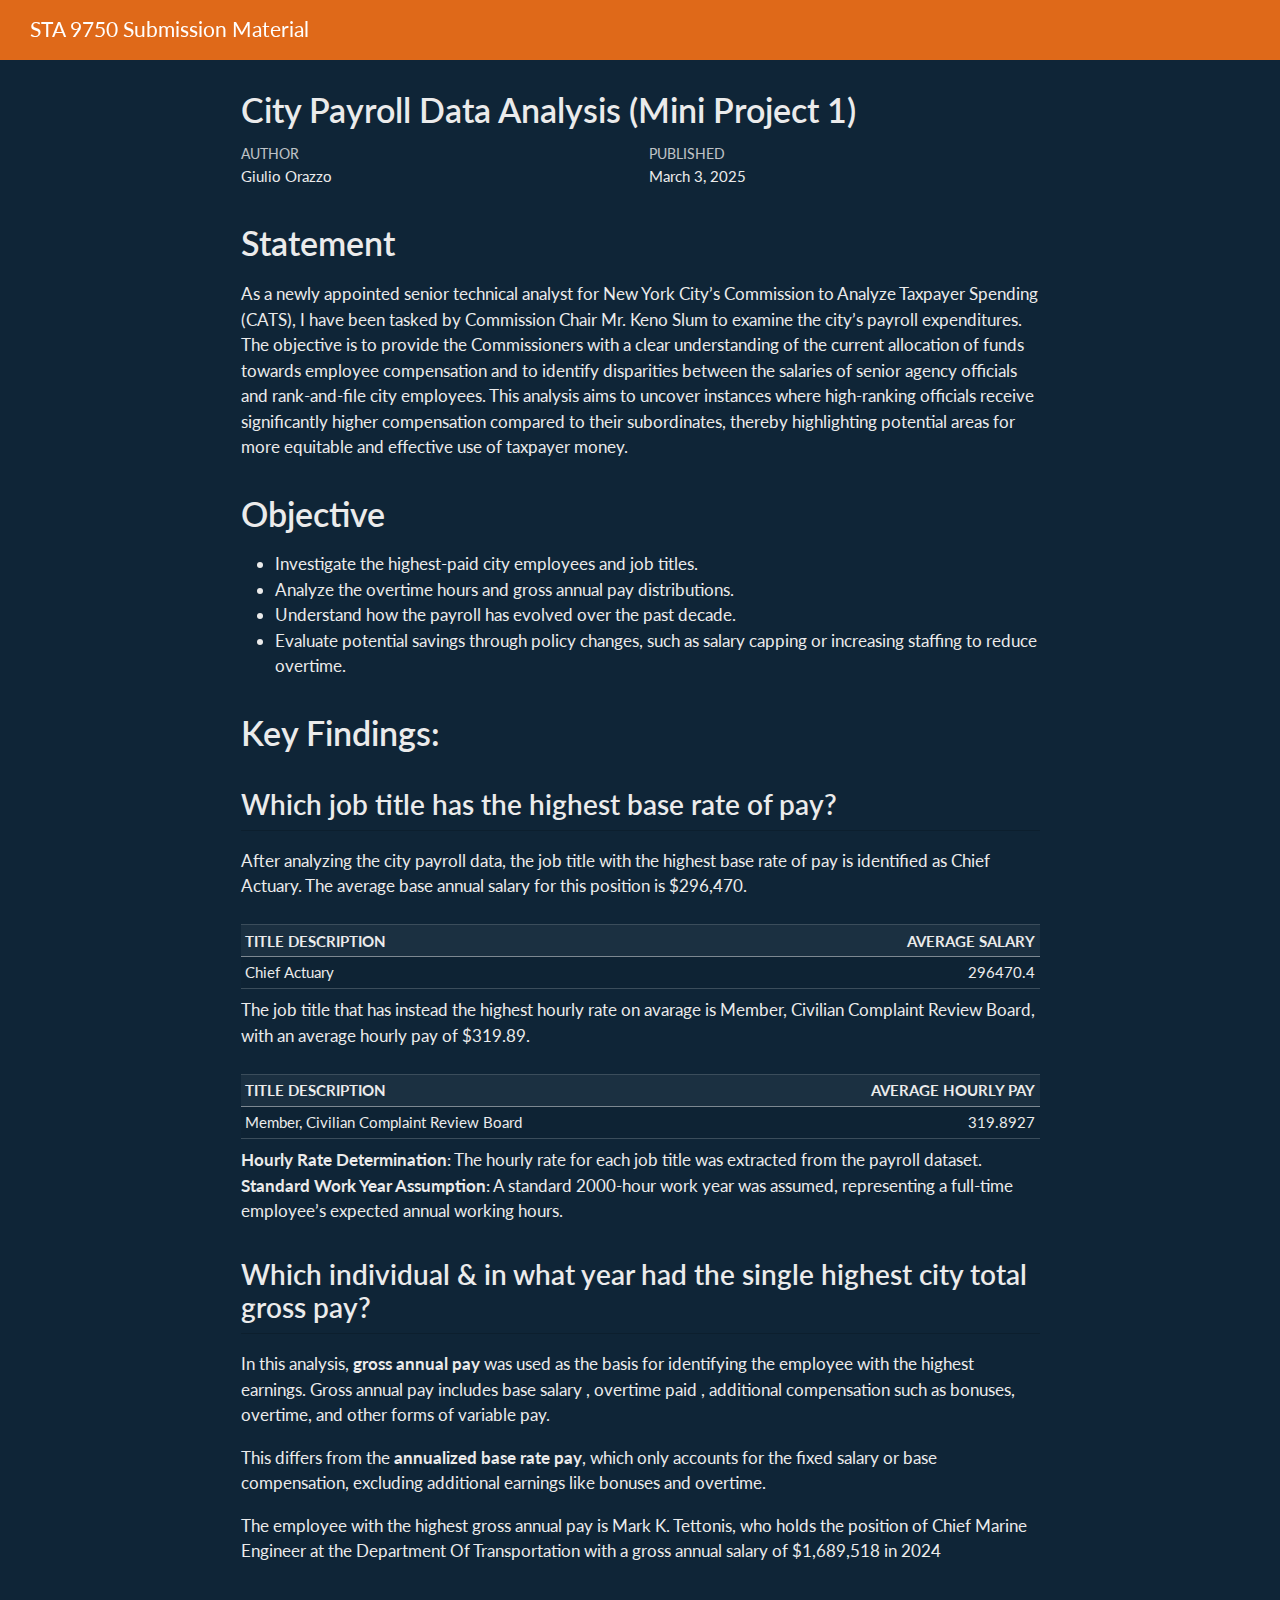
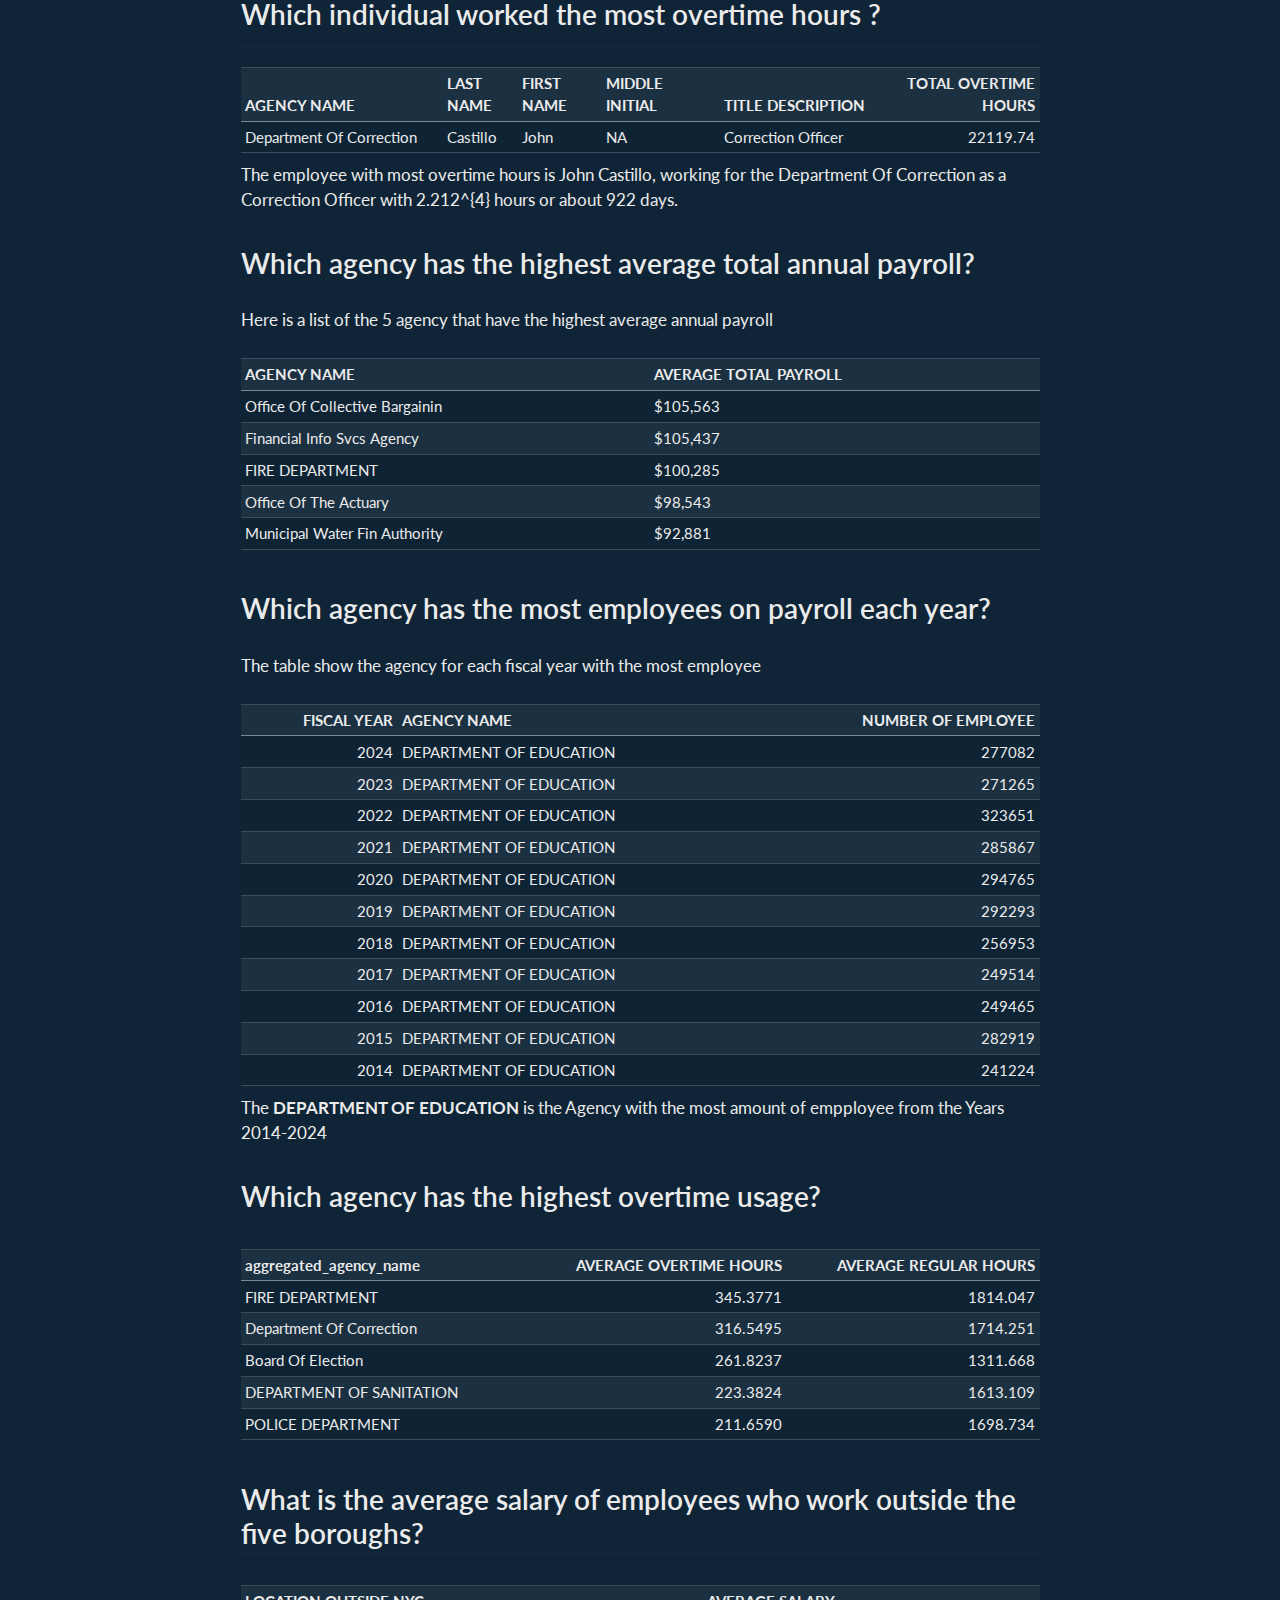
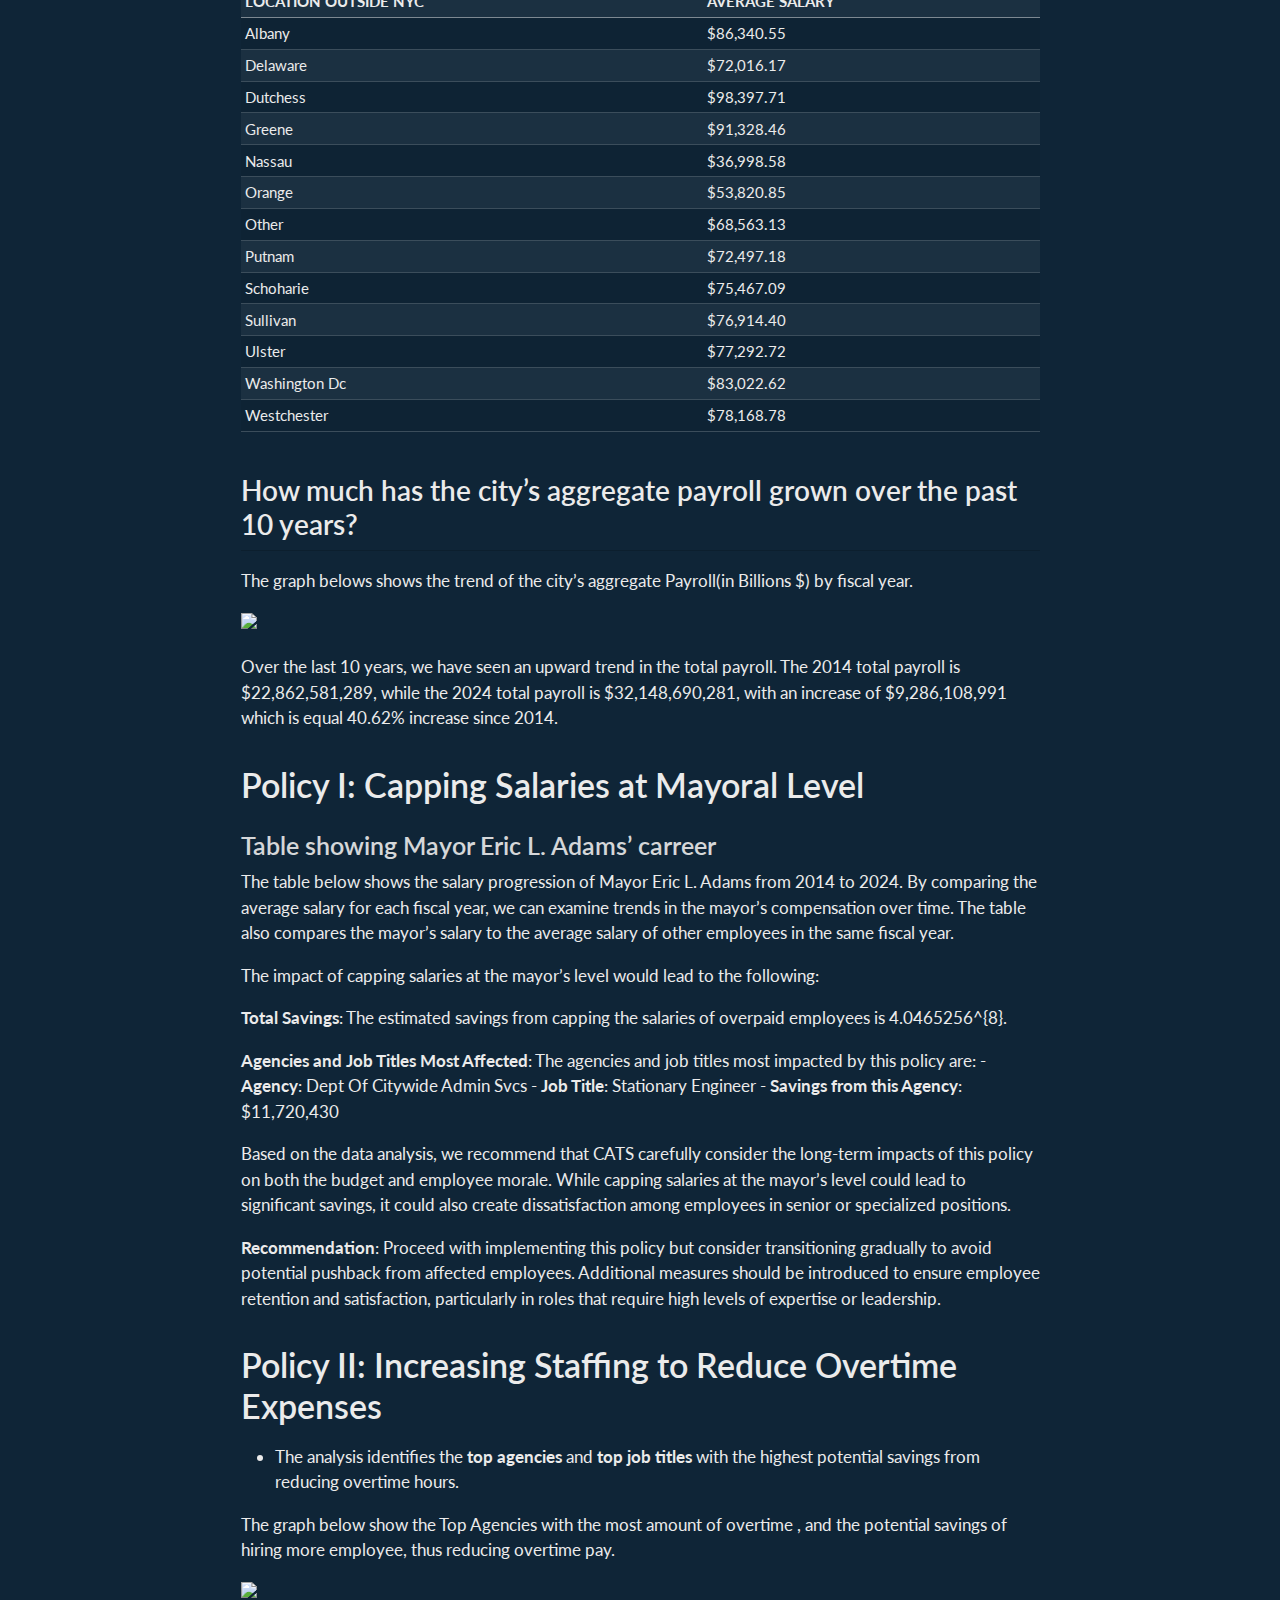
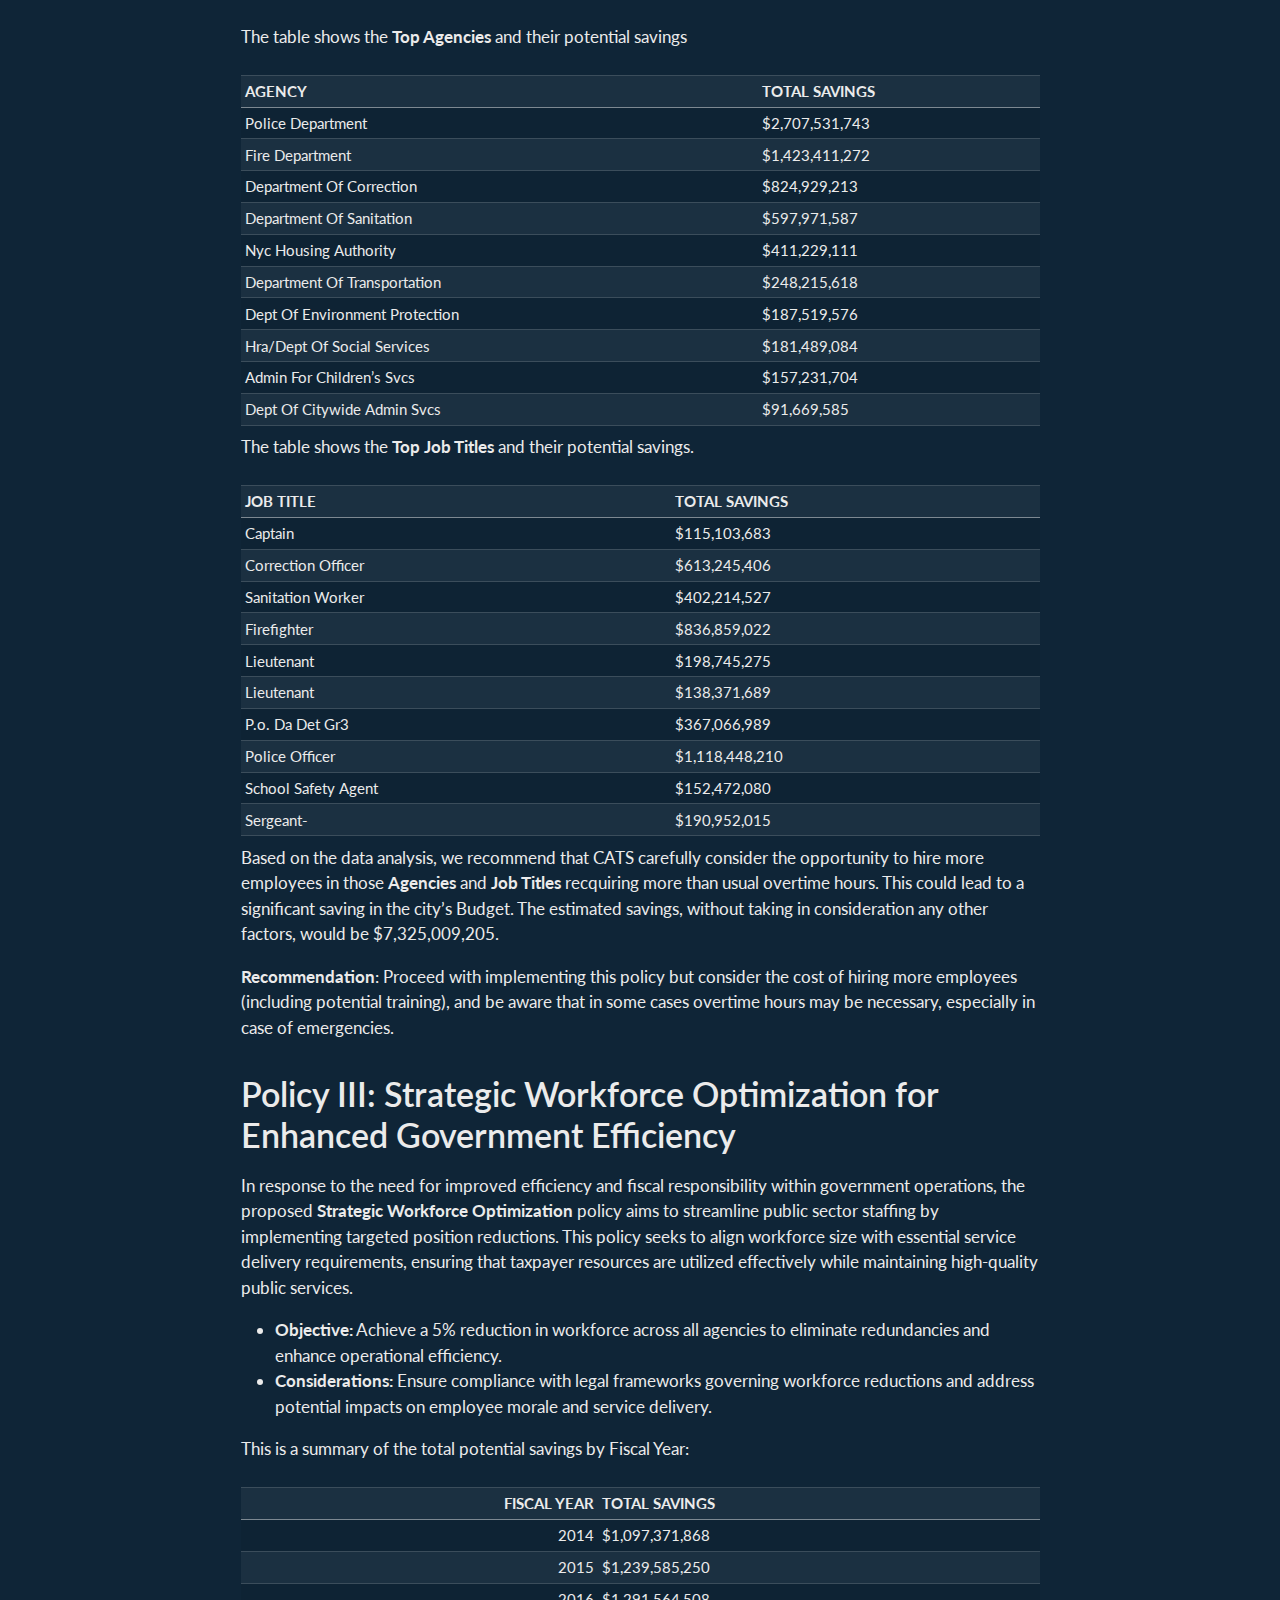
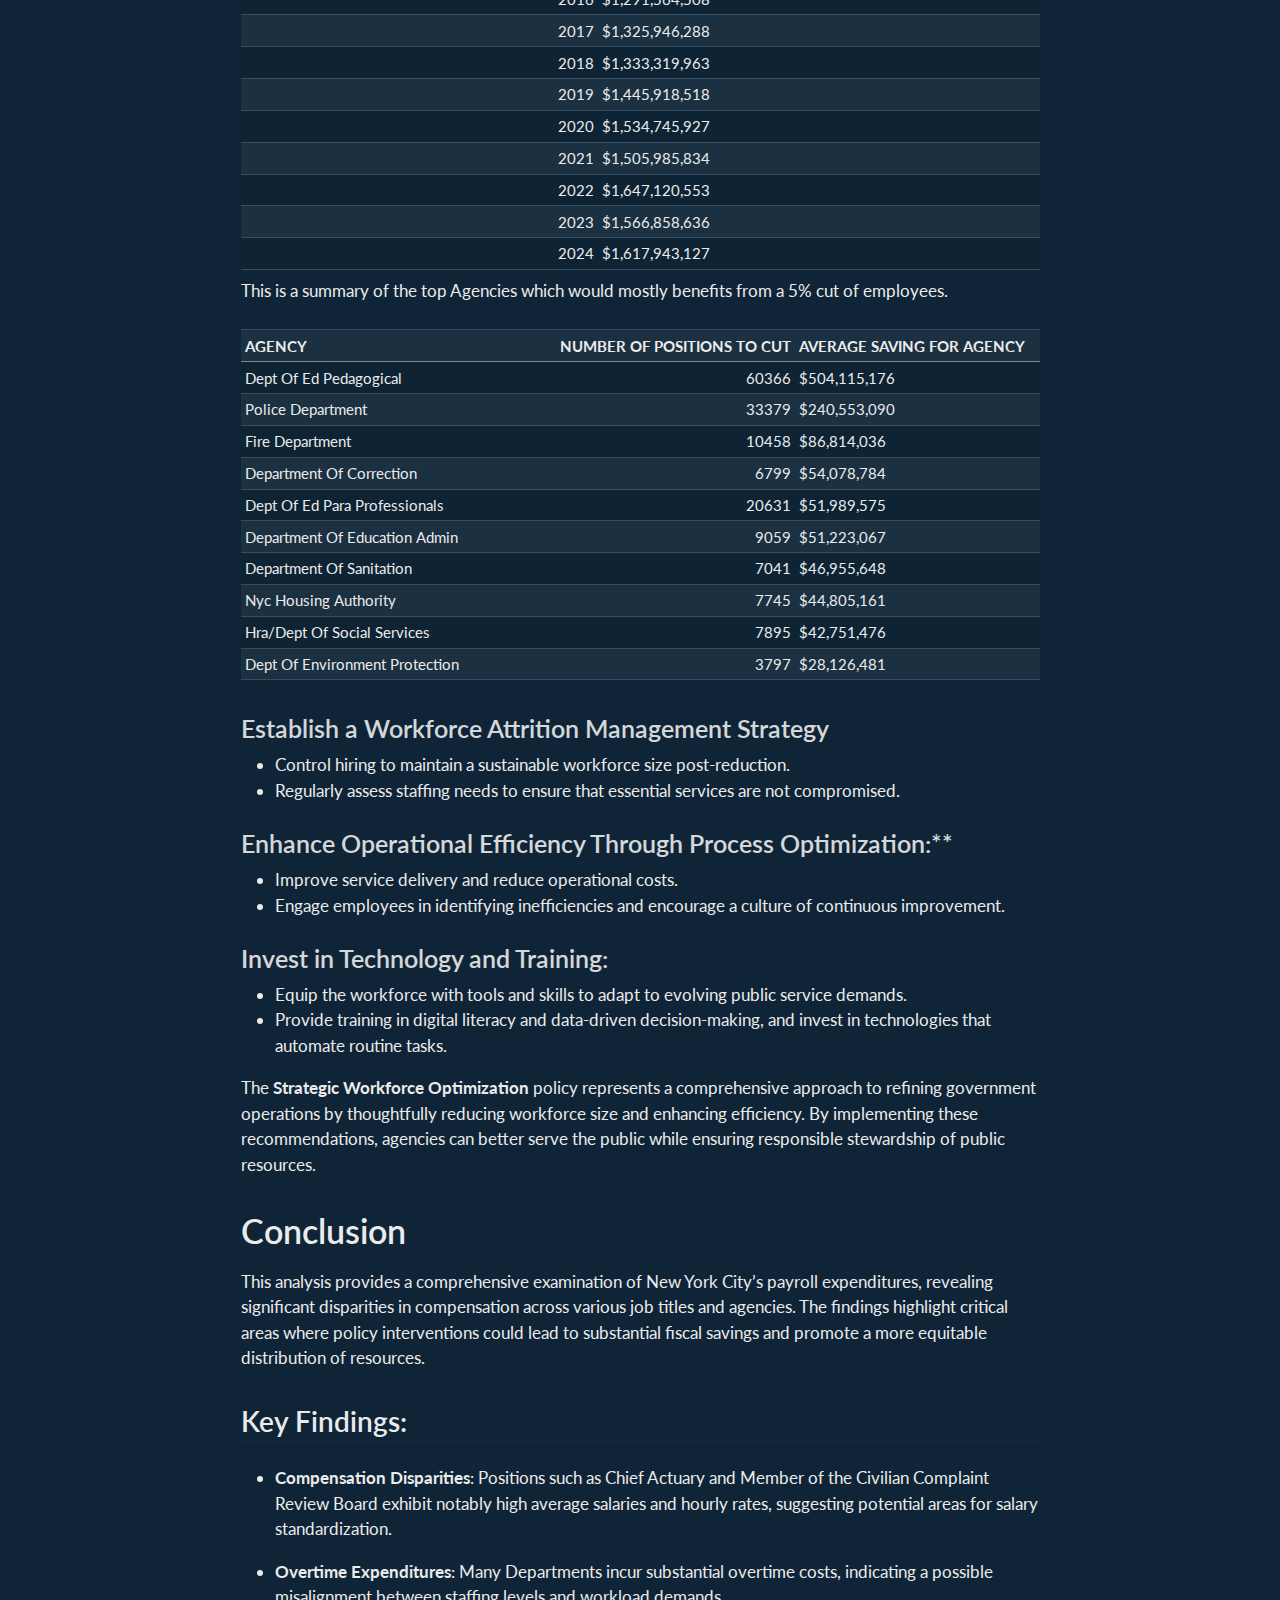
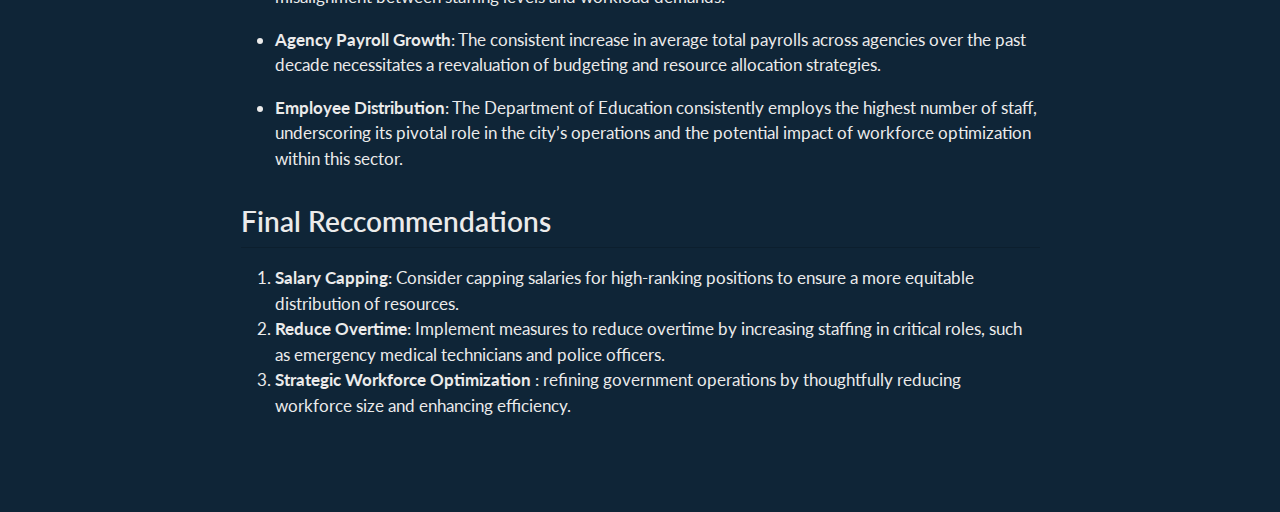
==== docs/mp01.html @ fa1b5b1c "Website commit" ====
<!DOCTYPE html>
<html xmlns="http://www.w3.org/1999/xhtml" lang="en" xml:lang="en"><head>

<meta charset="utf-8">
<meta name="generator" content="quarto-1.6.40">

<meta name="viewport" content="width=device-width, initial-scale=1.0, user-scalable=yes">

<meta name="author" content="Giulio Orazzo">
<meta name="dcterms.date" content="2025-03-03">

<title>City Payroll Data Analysis (Mini Project 1) – STA 9750 Submission Material</title>
<style>
code{white-space: pre-wrap;}
span.smallcaps{font-variant: small-caps;}
div.columns{display: flex; gap: min(4vw, 1.5em);}
div.column{flex: auto; overflow-x: auto;}
div.hanging-indent{margin-left: 1.5em; text-indent: -1.5em;}
ul.task-list{list-style: none;}
ul.task-list li input[type="checkbox"] {
  width: 0.8em;
  margin: 0 0.8em 0.2em -1em; /* quarto-specific, see https://github.com/quarto-dev/quarto-cli/issues/4556 */ 
  vertical-align: middle;
}
</style>


<script src="site_libs/quarto-nav/quarto-nav.js"></script>
<script src="site_libs/quarto-nav/headroom.min.js"></script>
<script src="site_libs/clipboard/clipboard.min.js"></script>
<script src="site_libs/quarto-search/autocomplete.umd.js"></script>
<script src="site_libs/quarto-search/fuse.min.js"></script>
<script src="site_libs/quarto-search/quarto-search.js"></script>
<meta name="quarto:offset" content="./">
<script src="site_libs/quarto-html/quarto.js"></script>
<script src="site_libs/quarto-html/popper.min.js"></script>
<script src="site_libs/quarto-html/tippy.umd.min.js"></script>
<script src="site_libs/quarto-html/anchor.min.js"></script>
<link href="site_libs/quarto-html/tippy.css" rel="stylesheet">
<link href="site_libs/quarto-html/quarto-syntax-highlighting-dark-8ea72dc5fed832574809a9c94082fbbb.css" rel="stylesheet" id="quarto-text-highlighting-styles">
<script src="site_libs/bootstrap/bootstrap.min.js"></script>
<link href="site_libs/bootstrap/bootstrap-icons.css" rel="stylesheet">
<link href="site_libs/bootstrap/bootstrap-4418bf51ef03b784a8a869d6bbfa3ff6.min.css" rel="stylesheet" append-hash="true" id="quarto-bootstrap" data-mode="dark">
<script id="quarto-search-options" type="application/json">{
  "location": "navbar",
  "copy-button": false,
  "collapse-after": 3,
  "panel-placement": "end",
  "type": "overlay",
  "limit": 50,
  "keyboard-shortcut": [
    "f",
    "/",
    "s"
  ],
  "show-item-context": false,
  "language": {
    "search-no-results-text": "No results",
    "search-matching-documents-text": "matching documents",
    "search-copy-link-title": "Copy link to search",
    "search-hide-matches-text": "Hide additional matches",
    "search-more-match-text": "more match in this document",
    "search-more-matches-text": "more matches in this document",
    "search-clear-button-title": "Clear",
    "search-text-placeholder": "",
    "search-detached-cancel-button-title": "Cancel",
    "search-submit-button-title": "Submit",
    "search-label": "Search"
  }
}</script>
<link href="site_libs/htmltools-fill-0.5.8.1/fill.css" rel="stylesheet">

<script src="site_libs/htmlwidgets-1.6.4/htmlwidgets.js"></script>

<link href="site_libs/datatables-css-0.0.0/datatables-crosstalk.css" rel="stylesheet">

<script src="site_libs/datatables-binding-0.33/datatables.js"></script>

<script src="site_libs/jquery-3.6.0/jquery-3.6.0.min.js"></script>

<link href="site_libs/dt-core-1.13.6/css/jquery.dataTables.min.css" rel="stylesheet">

<link href="site_libs/dt-core-1.13.6/css/jquery.dataTables.extra.css" rel="stylesheet">

<script src="site_libs/dt-core-1.13.6/js/jquery.dataTables.min.js"></script>

<link href="site_libs/crosstalk-1.2.1/css/crosstalk.min.css" rel="stylesheet">

<script src="site_libs/crosstalk-1.2.1/js/crosstalk.min.js"></script>



</head>

<body class="nav-fixed fullcontent">

<div id="quarto-search-results"></div>
  <header id="quarto-header" class="headroom fixed-top">
    <nav class="navbar navbar-expand-lg " data-bs-theme="dark">
      <div class="navbar-container container-fluid">
      <div class="navbar-brand-container mx-auto">
    <a class="navbar-brand" href="./index.html">
    <span class="navbar-title">STA 9750 Submission Material</span>
    </a>
  </div>
        <div class="quarto-navbar-tools tools-end">
</div>
      </div> <!-- /container-fluid -->
    </nav>
</header>
<!-- content -->
<div id="quarto-content" class="quarto-container page-columns page-rows-contents page-layout-article page-navbar">
<!-- sidebar -->
<!-- margin-sidebar -->
    
<!-- main -->
<main class="content" id="quarto-document-content">

<header id="title-block-header" class="quarto-title-block default">
<div class="quarto-title">
<h1 class="title">City Payroll Data Analysis (Mini Project 1)</h1>
</div>



<div class="quarto-title-meta">

    <div>
    <div class="quarto-title-meta-heading">Author</div>
    <div class="quarto-title-meta-contents">
             <p>Giulio Orazzo </p>
          </div>
  </div>
    
    <div>
    <div class="quarto-title-meta-heading">Published</div>
    <div class="quarto-title-meta-contents">
      <p class="date">March 3, 2025</p>
    </div>
  </div>
  
    
  </div>
  


</header>


<section id="statement" class="level1">
<h1>Statement</h1>
<p>As a newly appointed senior technical analyst for New York City’s Commission to Analyze Taxpayer Spending (CATS), I have been tasked by Commission Chair Mr.&nbsp;Keno Slum to examine the city’s payroll expenditures. The objective is to provide the Commissioners with a clear understanding of the current allocation of funds towards employee compensation and to identify disparities between the salaries of senior agency officials and rank-and-file city employees. This analysis aims to uncover instances where high-ranking officials receive significantly higher compensation compared to their subordinates, thereby highlighting potential areas for more equitable and effective use of taxpayer money.</p>
</section>
<section id="objective" class="level1">
<h1>Objective</h1>
<ul>
<li>Investigate the highest-paid city employees and job titles.</li>
<li>Analyze the overtime hours and gross annual pay distributions.</li>
<li>Understand how the payroll has evolved over the past decade.</li>
<li>Evaluate potential savings through policy changes, such as salary capping or increasing staffing to reduce overtime.</li>
</ul>
</section>
<section id="key-findings" class="level1">
<h1>Key Findings:</h1>
<section id="which-job-title-has-the-highest-base-rate-of-pay" class="level2">
<h2 class="anchored" data-anchor-id="which-job-title-has-the-highest-base-rate-of-pay">Which job title has the highest base rate of pay?</h2>
<p>After analyzing the city payroll data, the job title with the highest base rate of pay is identified as Chief Actuary. The average base annual salary for this position is $296,470.</p>
<div class="cell">
<div class="cell-output-display">
<table class="caption-top table table-sm table-striped small">
<thead>
<tr class="header">
<th style="text-align: left;">TITLE DESCRIPTION</th>
<th style="text-align: right;">AVERAGE SALARY</th>
</tr>
</thead>
<tbody>
<tr class="odd">
<td style="text-align: left;">Chief Actuary</td>
<td style="text-align: right;">296470.4</td>
</tr>
</tbody>
</table>
</div>
</div>
<p>The job title that has instead the highest hourly rate on avarage is Member, Civilian Complaint Review Board, with an average hourly pay of $319.89.</p>
<div class="cell">
<div class="cell-output-display">
<table class="caption-top table table-sm table-striped small">
<thead>
<tr class="header">
<th style="text-align: left;">TITLE DESCRIPTION</th>
<th style="text-align: right;">AVERAGE HOURLY PAY</th>
</tr>
</thead>
<tbody>
<tr class="odd">
<td style="text-align: left;">Member, Civilian Complaint Review Board</td>
<td style="text-align: right;">319.8927</td>
</tr>
</tbody>
</table>
</div>
</div>
<p><strong>Hourly Rate Determination</strong>: The hourly rate for each job title was extracted from the payroll dataset. <strong>Standard Work Year Assumption</strong>: A standard 2000-hour work year was assumed, representing a full-time employee’s expected annual working hours.</p>
</section>
<section id="which-individual-in-what-year-had-the-single-highest-city-total-gross-pay" class="level2">
<h2 class="anchored" data-anchor-id="which-individual-in-what-year-had-the-single-highest-city-total-gross-pay">Which individual &amp; in what year had the single highest city total gross pay?</h2>
<p>In this analysis, <strong>gross annual pay</strong> was used as the basis for identifying the employee with the highest earnings. Gross annual pay includes base salary , overtime paid , additional compensation such as bonuses, overtime, and other forms of variable pay.</p>
<p>This differs from the <strong>annualized base rate pay</strong>, which only accounts for the fixed salary or base compensation, excluding additional earnings like bonuses and overtime.</p>
<p>The employee with the highest gross annual pay is Mark K. Tettonis, who holds the position of Chief Marine Engineer at the Department Of Transportation with a gross annual salary of $1,689,518 in 2024</p>
</section>
<section id="which-individual-worked-the-most-overtime-hours" class="level2">
<h2 class="anchored" data-anchor-id="which-individual-worked-the-most-overtime-hours">Which individual worked the most overtime hours ?</h2>
<div class="cell">
<div class="cell-output-display">
<table class="caption-top table table-sm table-striped small">
<colgroup>
<col style="width: 24%">
<col style="width: 9%">
<col style="width: 10%">
<col style="width: 14%">
<col style="width: 18%">
<col style="width: 20%">
</colgroup>
<thead>
<tr class="header">
<th style="text-align: left;">AGENCY NAME</th>
<th style="text-align: left;">LAST NAME</th>
<th style="text-align: left;">FIRST NAME</th>
<th style="text-align: left;">MIDDLE INITIAL</th>
<th style="text-align: left;">TITLE DESCRIPTION</th>
<th style="text-align: right;">TOTAL OVERTIME HOURS</th>
</tr>
</thead>
<tbody>
<tr class="odd">
<td style="text-align: left;">Department Of Correction</td>
<td style="text-align: left;">Castillo</td>
<td style="text-align: left;">John</td>
<td style="text-align: left;">NA</td>
<td style="text-align: left;">Correction Officer</td>
<td style="text-align: right;">22119.74</td>
</tr>
</tbody>
</table>
</div>
</div>
<p>The employee with most overtime hours is John Castillo, working for the Department Of Correction as a Correction Officer with 2.212^{4} hours or about 922 days.</p>
</section>
<section id="which-agency-has-the-highest-average-total-annual-payroll" class="level2">
<h2 class="anchored" data-anchor-id="which-agency-has-the-highest-average-total-annual-payroll">Which agency has the highest average total annual payroll?</h2>
<p>Here is a list of the 5 agency that have the highest average annual payroll</p>
<div class="cell">
<div class="cell-output-display">
<table class="caption-top table table-sm table-striped small">
<thead>
<tr class="header">
<th style="text-align: left;">AGENCY NAME</th>
<th style="text-align: left;">AVERAGE TOTAL PAYROLL</th>
</tr>
</thead>
<tbody>
<tr class="odd">
<td style="text-align: left;">Office Of Collective Bargainin</td>
<td style="text-align: left;">$105,563</td>
</tr>
<tr class="even">
<td style="text-align: left;">Financial Info Svcs Agency</td>
<td style="text-align: left;">$105,437</td>
</tr>
<tr class="odd">
<td style="text-align: left;">FIRE DEPARTMENT</td>
<td style="text-align: left;">$100,285</td>
</tr>
<tr class="even">
<td style="text-align: left;">Office Of The Actuary</td>
<td style="text-align: left;">$98,543</td>
</tr>
<tr class="odd">
<td style="text-align: left;">Municipal Water Fin Authority</td>
<td style="text-align: left;">$92,881</td>
</tr>
</tbody>
</table>
</div>
</div>
</section>
<section id="which-agency-has-the-most-employees-on-payroll-each-year" class="level2">
<h2 class="anchored" data-anchor-id="which-agency-has-the-most-employees-on-payroll-each-year">Which agency has the most employees on payroll each year?</h2>
<p>The table show the agency for each fiscal year with the most employee</p>
<div class="cell">
<div class="cell-output-display">
<table class="caption-top table table-sm table-striped small">
<thead>
<tr class="header">
<th style="text-align: right;">FISCAL YEAR</th>
<th style="text-align: left;">AGENCY NAME</th>
<th style="text-align: right;">NUMBER OF EMPLOYEE</th>
</tr>
</thead>
<tbody>
<tr class="odd">
<td style="text-align: right;">2024</td>
<td style="text-align: left;">DEPARTMENT OF EDUCATION</td>
<td style="text-align: right;">277082</td>
</tr>
<tr class="even">
<td style="text-align: right;">2023</td>
<td style="text-align: left;">DEPARTMENT OF EDUCATION</td>
<td style="text-align: right;">271265</td>
</tr>
<tr class="odd">
<td style="text-align: right;">2022</td>
<td style="text-align: left;">DEPARTMENT OF EDUCATION</td>
<td style="text-align: right;">323651</td>
</tr>
<tr class="even">
<td style="text-align: right;">2021</td>
<td style="text-align: left;">DEPARTMENT OF EDUCATION</td>
<td style="text-align: right;">285867</td>
</tr>
<tr class="odd">
<td style="text-align: right;">2020</td>
<td style="text-align: left;">DEPARTMENT OF EDUCATION</td>
<td style="text-align: right;">294765</td>
</tr>
<tr class="even">
<td style="text-align: right;">2019</td>
<td style="text-align: left;">DEPARTMENT OF EDUCATION</td>
<td style="text-align: right;">292293</td>
</tr>
<tr class="odd">
<td style="text-align: right;">2018</td>
<td style="text-align: left;">DEPARTMENT OF EDUCATION</td>
<td style="text-align: right;">256953</td>
</tr>
<tr class="even">
<td style="text-align: right;">2017</td>
<td style="text-align: left;">DEPARTMENT OF EDUCATION</td>
<td style="text-align: right;">249514</td>
</tr>
<tr class="odd">
<td style="text-align: right;">2016</td>
<td style="text-align: left;">DEPARTMENT OF EDUCATION</td>
<td style="text-align: right;">249465</td>
</tr>
<tr class="even">
<td style="text-align: right;">2015</td>
<td style="text-align: left;">DEPARTMENT OF EDUCATION</td>
<td style="text-align: right;">282919</td>
</tr>
<tr class="odd">
<td style="text-align: right;">2014</td>
<td style="text-align: left;">DEPARTMENT OF EDUCATION</td>
<td style="text-align: right;">241224</td>
</tr>
</tbody>
</table>
</div>
</div>
<p>The <strong>DEPARTMENT OF EDUCATION</strong> is the Agency with the most amount of empployee from the Years 2014-2024</p>
</section>
<section id="which-agency-has-the-highest-overtime-usage" class="level2">
<h2 class="anchored" data-anchor-id="which-agency-has-the-highest-overtime-usage">Which agency has the highest overtime usage?</h2>
<div class="cell">
<div class="cell-output-display">
<table class="caption-top table table-sm table-striped small">
<colgroup>
<col style="width: 35%">
<col style="width: 32%">
<col style="width: 31%">
</colgroup>
<thead>
<tr class="header">
<th style="text-align: left;">aggregated_agency_name</th>
<th style="text-align: right;">AVERAGE OVERTIME HOURS</th>
<th style="text-align: right;">AVERAGE REGULAR HOURS</th>
</tr>
</thead>
<tbody>
<tr class="odd">
<td style="text-align: left;">FIRE DEPARTMENT</td>
<td style="text-align: right;">345.3771</td>
<td style="text-align: right;">1814.047</td>
</tr>
<tr class="even">
<td style="text-align: left;">Department Of Correction</td>
<td style="text-align: right;">316.5495</td>
<td style="text-align: right;">1714.251</td>
</tr>
<tr class="odd">
<td style="text-align: left;">Board Of Election</td>
<td style="text-align: right;">261.8237</td>
<td style="text-align: right;">1311.668</td>
</tr>
<tr class="even">
<td style="text-align: left;">DEPARTMENT OF SANITATION</td>
<td style="text-align: right;">223.3824</td>
<td style="text-align: right;">1613.109</td>
</tr>
<tr class="odd">
<td style="text-align: left;">POLICE DEPARTMENT</td>
<td style="text-align: right;">211.6590</td>
<td style="text-align: right;">1698.734</td>
</tr>
</tbody>
</table>
</div>
</div>
</section>
<section id="what-is-the-average-salary-of-employees-who-work-outside-the-five-boroughs" class="level2">
<h2 class="anchored" data-anchor-id="what-is-the-average-salary-of-employees-who-work-outside-the-five-boroughs">What is the average salary of employees who work outside the five boroughs?</h2>
<div class="cell">
<div class="cell-output-display">
<table class="caption-top table table-sm table-striped small">
<thead>
<tr class="header">
<th style="text-align: left;">LOCATION OUTSIDE NYC</th>
<th style="text-align: left;">AVERAGE SALARY</th>
</tr>
</thead>
<tbody>
<tr class="odd">
<td style="text-align: left;">Albany</td>
<td style="text-align: left;">$86,340.55</td>
</tr>
<tr class="even">
<td style="text-align: left;">Delaware</td>
<td style="text-align: left;">$72,016.17</td>
</tr>
<tr class="odd">
<td style="text-align: left;">Dutchess</td>
<td style="text-align: left;">$98,397.71</td>
</tr>
<tr class="even">
<td style="text-align: left;">Greene</td>
<td style="text-align: left;">$91,328.46</td>
</tr>
<tr class="odd">
<td style="text-align: left;">Nassau</td>
<td style="text-align: left;">$36,998.58</td>
</tr>
<tr class="even">
<td style="text-align: left;">Orange</td>
<td style="text-align: left;">$53,820.85</td>
</tr>
<tr class="odd">
<td style="text-align: left;">Other</td>
<td style="text-align: left;">$68,563.13</td>
</tr>
<tr class="even">
<td style="text-align: left;">Putnam</td>
<td style="text-align: left;">$72,497.18</td>
</tr>
<tr class="odd">
<td style="text-align: left;">Schoharie</td>
<td style="text-align: left;">$75,467.09</td>
</tr>
<tr class="even">
<td style="text-align: left;">Sullivan</td>
<td style="text-align: left;">$76,914.40</td>
</tr>
<tr class="odd">
<td style="text-align: left;">Ulster</td>
<td style="text-align: left;">$77,292.72</td>
</tr>
<tr class="even">
<td style="text-align: left;">Washington Dc</td>
<td style="text-align: left;">$83,022.62</td>
</tr>
<tr class="odd">
<td style="text-align: left;">Westchester</td>
<td style="text-align: left;">$78,168.78</td>
</tr>
</tbody>
</table>
</div>
</div>
</section>
<section id="how-much-has-the-citys-aggregate-payroll-grown-over-the-past-10-years" class="level2">
<h2 class="anchored" data-anchor-id="how-much-has-the-citys-aggregate-payroll-grown-over-the-past-10-years">How much has the city’s aggregate payroll grown over the past 10 years?</h2>
<p>The graph belows shows the trend of the city’s aggregate Payroll(in Billions $) by fiscal year.</p>
<div class="cell">
<div class="cell-output-display">
<div>
<figure class="figure">
<p><img src="mp01_files/figure-html/unnamed-chunk-18-1.png" class="img-fluid figure-img" width="672"></p>
</figure>
</div>
</div>
</div>
<p>Over the last 10 years, we have seen an upward trend in the total payroll. The 2014 total payroll is $22,862,581,289, while the 2024 total payroll is $32,148,690,281, with an increase of $9,286,108,991 which is equal 40.62% increase since 2014.</p>
</section>
</section>
<section id="policy-i-capping-salaries-at-mayoral-level" class="level1">
<h1>Policy I: Capping Salaries at Mayoral Level</h1>
<section id="table-showing-mayor-eric-l.-adams-carreer" class="level3">
<h3 class="anchored" data-anchor-id="table-showing-mayor-eric-l.-adams-carreer">Table showing Mayor Eric L. Adams’ carreer</h3>
<p>The table below shows the salary progression of Mayor Eric L. Adams from 2014 to 2024. By comparing the average salary for each fiscal year, we can examine trends in the mayor’s compensation over time. The table also compares the mayor’s salary to the average salary of other employees in the same fiscal year.</p>
<div class="cell">
<div class="cell-output-display">
<div class="datatables html-widget html-fill-item" id="htmlwidget-b14766cd73d6943ce69b" style="width:100%;height:auto;"></div>
<script type="application/json" data-for="htmlwidget-b14766cd73d6943ce69b">{"x":{"filter":"none","vertical":false,"data":[["1","2","3","4","5","6","7","8","9","10","11"],[2014,2015,2016,2017,2018,2019,2020,2021,2022,2023,2024],["Eric","Eric","Eric","Eric","Eric","Eric","Eric","Eric","Eric","Eric","Eric"],["Adams","Adams","Adams","Adams","Adams","Adams","Adams","Adams","Adams","Adams","Adams"],["L","L","L","L","L","L","L","L","L","L","L"],["Borough President","Borough President","Borough President","Borough President","Borough President","Borough President","Borough President","Borough President","Borough President","Mayor","Mayor"],["Borough President-Brooklyn","Borough President-Brooklyn","Borough President-Brooklyn","Borough President-Brooklyn","Borough President-Brooklyn","Borough President-Brooklyn","Borough President-Brooklyn","Borough President-Brooklyn","Borough President-Brooklyn","Office Of The Mayor","Office Of The Mayor"],["$160,000","$160,000","$179,200","$179,200","$179,200","$179,200","$179,200","$179,200","$218,975","$258,750","$258,750"]],"container":"<table class=\"display\">\n  <thead>\n    <tr>\n      <th> <\/th>\n      <th>Fiscal Year<\/th>\n      <th>First Name<\/th>\n      <th>Last Name<\/th>\n      <th>Middle Initial<\/th>\n      <th>Position<\/th>\n      <th>Agency<\/th>\n      <th>Salary<\/th>\n    <\/tr>\n  <\/thead>\n<\/table>","options":{"pageLength":12,"dom":"t","columnDefs":[{"className":"dt-right","targets":1},{"orderable":false,"targets":0},{"name":" ","targets":0},{"name":"Fiscal Year","targets":1},{"name":"First Name","targets":2},{"name":"Last Name","targets":3},{"name":"Middle Initial","targets":4},{"name":"Position","targets":5},{"name":"Agency","targets":6},{"name":"Salary","targets":7}],"order":[],"autoWidth":false,"orderClasses":false,"lengthMenu":[10,12,25,50,100],"rowCallback":"function(row, data, displayNum, displayIndex, dataIndex) {\nvar value=data[1]; $(this.api().cell(row, 1).node()).css({'color':'white'});\nvar value=data[2]; $(this.api().cell(row, 2).node()).css({'color':'white'});\nvar value=data[3]; $(this.api().cell(row, 3).node()).css({'color':'white'});\nvar value=data[4]; $(this.api().cell(row, 4).node()).css({'color':'white'});\nvar value=data[5]; $(this.api().cell(row, 5).node()).css({'color':'white'});\nvar value=data[6]; $(this.api().cell(row, 6).node()).css({'color':'white'});\nvar value=data[7]; $(this.api().cell(row, 7).node()).css({'color':'white'});\nvar value=data[1]; $(this.api().cell(row, 1).node()).css({'color':'white'});\nvar value=data[2]; $(this.api().cell(row, 2).node()).css({'color':'white'});\nvar value=data[3]; $(this.api().cell(row, 3).node()).css({'color':'white'});\nvar value=data[4]; $(this.api().cell(row, 4).node()).css({'color':'white'});\nvar value=data[5]; $(this.api().cell(row, 5).node()).css({'color':'white'});\nvar value=data[6]; $(this.api().cell(row, 6).node()).css({'color':'white'});\nvar value=data[7]; $(this.api().cell(row, 7).node()).css({'color':'white'});\n}"}},"evals":["options.rowCallback"],"jsHooks":[]}</script>
</div>
</div>
<p>The impact of capping salaries at the mayor’s level would lead to the following:</p>
<p><strong>Total Savings</strong>: The estimated savings from capping the salaries of overpaid employees is 4.0465256^{8}.</p>
<p><strong>Agencies and Job Titles Most Affected</strong>: The agencies and job titles most impacted by this policy are: - <strong>Agency</strong>: Dept Of Citywide Admin Svcs - <strong>Job Title</strong>: Stationary Engineer - <strong>Savings from this Agency</strong>: $11,720,430</p>
<p>Based on the data analysis, we recommend that CATS carefully consider the long-term impacts of this policy on both the budget and employee morale. While capping salaries at the mayor’s level could lead to significant savings, it could also create dissatisfaction among employees in senior or specialized positions.</p>
<p><strong>Recommendation</strong>: Proceed with implementing this policy but consider transitioning gradually to avoid potential pushback from affected employees. Additional measures should be introduced to ensure employee retention and satisfaction, particularly in roles that require high levels of expertise or leadership.</p>
</section>
</section>
<section id="policy-ii-increasing-staffing-to-reduce-overtime-expenses" class="level1">
<h1>Policy II: Increasing Staffing to Reduce Overtime Expenses</h1>
<ul>
<li>The analysis identifies the <strong>top agencies</strong> and <strong>top job titles</strong> with the highest potential savings from reducing overtime hours.</li>
</ul>
<p>The graph below show the Top Agencies with the most amount of overtime , and the potential savings of hiring more employee, thus reducing overtime pay.</p>
<div class="cell">
<div class="cell-output-display">
<div>
<figure class="figure">
<p><img src="mp01_files/figure-html/unnamed-chunk-22-1.png" class="img-fluid figure-img" width="672"></p>
</figure>
</div>
</div>
</div>
<p>The table shows the <strong>Top Agencies</strong> and their potential savings</p>
<div class="cell">
<div class="cell-output-display">
<table class="caption-top table table-sm table-striped small">
<thead>
<tr class="header">
<th style="text-align: left;">AGENCY</th>
<th style="text-align: left;">TOTAL SAVINGS</th>
</tr>
</thead>
<tbody>
<tr class="odd">
<td style="text-align: left;">Police Department</td>
<td style="text-align: left;">$2,707,531,743</td>
</tr>
<tr class="even">
<td style="text-align: left;">Fire Department</td>
<td style="text-align: left;">$1,423,411,272</td>
</tr>
<tr class="odd">
<td style="text-align: left;">Department Of Correction</td>
<td style="text-align: left;">$824,929,213</td>
</tr>
<tr class="even">
<td style="text-align: left;">Department Of Sanitation</td>
<td style="text-align: left;">$597,971,587</td>
</tr>
<tr class="odd">
<td style="text-align: left;">Nyc Housing Authority</td>
<td style="text-align: left;">$411,229,111</td>
</tr>
<tr class="even">
<td style="text-align: left;">Department Of Transportation</td>
<td style="text-align: left;">$248,215,618</td>
</tr>
<tr class="odd">
<td style="text-align: left;">Dept Of Environment Protection</td>
<td style="text-align: left;">$187,519,576</td>
</tr>
<tr class="even">
<td style="text-align: left;">Hra/Dept Of Social Services</td>
<td style="text-align: left;">$181,489,084</td>
</tr>
<tr class="odd">
<td style="text-align: left;">Admin For Children’s Svcs</td>
<td style="text-align: left;">$157,231,704</td>
</tr>
<tr class="even">
<td style="text-align: left;">Dept Of Citywide Admin Svcs</td>
<td style="text-align: left;">$91,669,585</td>
</tr>
</tbody>
</table>
</div>
</div>
<p>The table shows the <strong>Top Job Titles</strong> and their potential savings.</p>
<div class="cell">
<div class="cell-output-display">
<table class="caption-top table table-sm table-striped small">
<thead>
<tr class="header">
<th style="text-align: left;">JOB TITLE</th>
<th style="text-align: left;">TOTAL SAVINGS</th>
</tr>
</thead>
<tbody>
<tr class="odd">
<td style="text-align: left;">Captain</td>
<td style="text-align: left;">$115,103,683</td>
</tr>
<tr class="even">
<td style="text-align: left;">Correction Officer</td>
<td style="text-align: left;">$613,245,406</td>
</tr>
<tr class="odd">
<td style="text-align: left;">Sanitation Worker</td>
<td style="text-align: left;">$402,214,527</td>
</tr>
<tr class="even">
<td style="text-align: left;">Firefighter</td>
<td style="text-align: left;">$836,859,022</td>
</tr>
<tr class="odd">
<td style="text-align: left;">Lieutenant</td>
<td style="text-align: left;">$198,745,275</td>
</tr>
<tr class="even">
<td style="text-align: left;">Lieutenant</td>
<td style="text-align: left;">$138,371,689</td>
</tr>
<tr class="odd">
<td style="text-align: left;">P.o. Da Det Gr3</td>
<td style="text-align: left;">$367,066,989</td>
</tr>
<tr class="even">
<td style="text-align: left;">Police Officer</td>
<td style="text-align: left;">$1,118,448,210</td>
</tr>
<tr class="odd">
<td style="text-align: left;">School Safety Agent</td>
<td style="text-align: left;">$152,472,080</td>
</tr>
<tr class="even">
<td style="text-align: left;">Sergeant-</td>
<td style="text-align: left;">$190,952,015</td>
</tr>
</tbody>
</table>
</div>
</div>
<p>Based on the data analysis, we recommend that CATS carefully consider the opportunity to hire more employees in those <strong>Agencies</strong> and <strong>Job Titles</strong> recquiring more than usual overtime hours. This could lead to a significant saving in the city’s Budget. The estimated savings, without taking in consideration any other factors, would be $7,325,009,205.</p>
<p><strong>Recommendation</strong>: Proceed with implementing this policy but consider the cost of hiring more employees (including potential training), and be aware that in some cases overtime hours may be necessary, especially in case of emergencies.</p>
</section>
<section id="policy-iii-strategic-workforce-optimization-for-enhanced-government-efficiency" class="level1">
<h1>Policy III: Strategic Workforce Optimization for Enhanced Government Efficiency</h1>
<p>In response to the need for improved efficiency and fiscal responsibility within government operations, the proposed <strong>Strategic Workforce Optimization</strong> policy aims to streamline public sector staffing by implementing targeted position reductions. This policy seeks to align workforce size with essential service delivery requirements, ensuring that taxpayer resources are utilized effectively while maintaining high-quality public services.</p>
<ul>
<li><strong>Objective:</strong> Achieve a 5% reduction in workforce across all agencies to eliminate redundancies and enhance operational efficiency.</li>
<li><strong>Considerations:</strong> Ensure compliance with legal frameworks governing workforce reductions and address potential impacts on employee morale and service delivery.</li>
</ul>
<p>This is a summary of the total potential savings by Fiscal Year:</p>
<div class="cell">
<div class="cell-output-display">
<table class="caption-top table table-sm table-striped small">
<thead>
<tr class="header">
<th style="text-align: right;">FISCAL YEAR</th>
<th style="text-align: left;">TOTAL SAVINGS</th>
</tr>
</thead>
<tbody>
<tr class="odd">
<td style="text-align: right;">2014</td>
<td style="text-align: left;">$1,097,371,868</td>
</tr>
<tr class="even">
<td style="text-align: right;">2015</td>
<td style="text-align: left;">$1,239,585,250</td>
</tr>
<tr class="odd">
<td style="text-align: right;">2016</td>
<td style="text-align: left;">$1,291,564,508</td>
</tr>
<tr class="even">
<td style="text-align: right;">2017</td>
<td style="text-align: left;">$1,325,946,288</td>
</tr>
<tr class="odd">
<td style="text-align: right;">2018</td>
<td style="text-align: left;">$1,333,319,963</td>
</tr>
<tr class="even">
<td style="text-align: right;">2019</td>
<td style="text-align: left;">$1,445,918,518</td>
</tr>
<tr class="odd">
<td style="text-align: right;">2020</td>
<td style="text-align: left;">$1,534,745,927</td>
</tr>
<tr class="even">
<td style="text-align: right;">2021</td>
<td style="text-align: left;">$1,505,985,834</td>
</tr>
<tr class="odd">
<td style="text-align: right;">2022</td>
<td style="text-align: left;">$1,647,120,553</td>
</tr>
<tr class="even">
<td style="text-align: right;">2023</td>
<td style="text-align: left;">$1,566,858,636</td>
</tr>
<tr class="odd">
<td style="text-align: right;">2024</td>
<td style="text-align: left;">$1,617,943,127</td>
</tr>
</tbody>
</table>
</div>
</div>
<p>This is a summary of the top Agencies which would mostly benefits from a 5% cut of employees.</p>
<div class="cell">
<div class="cell-output-display">
<table class="caption-top table table-sm table-striped small">
<colgroup>
<col style="width: 36%">
<col style="width: 32%">
<col style="width: 30%">
</colgroup>
<thead>
<tr class="header">
<th style="text-align: left;">AGENCY</th>
<th style="text-align: right;">NUMBER OF POSITIONS TO CUT</th>
<th style="text-align: left;">AVERAGE SAVING FOR AGENCY</th>
</tr>
</thead>
<tbody>
<tr class="odd">
<td style="text-align: left;">Dept Of Ed Pedagogical</td>
<td style="text-align: right;">60366</td>
<td style="text-align: left;">$504,115,176</td>
</tr>
<tr class="even">
<td style="text-align: left;">Police Department</td>
<td style="text-align: right;">33379</td>
<td style="text-align: left;">$240,553,090</td>
</tr>
<tr class="odd">
<td style="text-align: left;">Fire Department</td>
<td style="text-align: right;">10458</td>
<td style="text-align: left;">$86,814,036</td>
</tr>
<tr class="even">
<td style="text-align: left;">Department Of Correction</td>
<td style="text-align: right;">6799</td>
<td style="text-align: left;">$54,078,784</td>
</tr>
<tr class="odd">
<td style="text-align: left;">Dept Of Ed Para Professionals</td>
<td style="text-align: right;">20631</td>
<td style="text-align: left;">$51,989,575</td>
</tr>
<tr class="even">
<td style="text-align: left;">Department Of Education Admin</td>
<td style="text-align: right;">9059</td>
<td style="text-align: left;">$51,223,067</td>
</tr>
<tr class="odd">
<td style="text-align: left;">Department Of Sanitation</td>
<td style="text-align: right;">7041</td>
<td style="text-align: left;">$46,955,648</td>
</tr>
<tr class="even">
<td style="text-align: left;">Nyc Housing Authority</td>
<td style="text-align: right;">7745</td>
<td style="text-align: left;">$44,805,161</td>
</tr>
<tr class="odd">
<td style="text-align: left;">Hra/Dept Of Social Services</td>
<td style="text-align: right;">7895</td>
<td style="text-align: left;">$42,751,476</td>
</tr>
<tr class="even">
<td style="text-align: left;">Dept Of Environment Protection</td>
<td style="text-align: right;">3797</td>
<td style="text-align: left;">$28,126,481</td>
</tr>
</tbody>
</table>
</div>
</div>
<section id="establish-a-workforce-attrition-management-strategy" class="level3">
<h3 class="anchored" data-anchor-id="establish-a-workforce-attrition-management-strategy">Establish a Workforce Attrition Management Strategy</h3>
<ul>
<li>Control hiring to maintain a sustainable workforce size post-reduction.</li>
<li>Regularly assess staffing needs to ensure that essential services are not compromised.</li>
</ul>
</section>
<section id="enhance-operational-efficiency-through-process-optimization" class="level3">
<h3 class="anchored" data-anchor-id="enhance-operational-efficiency-through-process-optimization">Enhance Operational Efficiency Through Process Optimization:**</h3>
<ul>
<li>Improve service delivery and reduce operational costs.</li>
<li>Engage employees in identifying inefficiencies and encourage a culture of continuous improvement.</li>
</ul>
</section>
<section id="invest-in-technology-and-training" class="level3">
<h3 class="anchored" data-anchor-id="invest-in-technology-and-training">Invest in Technology and Training:</h3>
<ul>
<li>Equip the workforce with tools and skills to adapt to evolving public service demands.</li>
<li>Provide training in digital literacy and data-driven decision-making, and invest in technologies that automate routine tasks.</li>
</ul>
<p>The <strong>Strategic Workforce Optimization</strong> policy represents a comprehensive approach to refining government operations by thoughtfully reducing workforce size and enhancing efficiency. By implementing these recommendations, agencies can better serve the public while ensuring responsible stewardship of public resources.</p>
</section>
</section>
<section id="conclusion" class="level1">
<h1>Conclusion</h1>
<p>This analysis provides a comprehensive examination of New York City’s payroll expenditures, revealing significant disparities in compensation across various job titles and agencies. The findings highlight critical areas where policy interventions could lead to substantial fiscal savings and promote a more equitable distribution of resources.</p>
<section id="key-findings-1" class="level2">
<h2 class="anchored" data-anchor-id="key-findings-1">Key Findings:</h2>
<ul>
<li><p><strong>Compensation Disparities</strong>: Positions such as Chief Actuary and Member of the Civilian Complaint Review Board exhibit notably high average salaries and hourly rates, suggesting potential areas for salary standardization.</p></li>
<li><p><strong>Overtime Expenditures</strong>: Many Departments incur substantial overtime costs, indicating a possible misalignment between staffing levels and workload demands.</p></li>
<li><p><strong>Agency Payroll Growth</strong>: The consistent increase in average total payrolls across agencies over the past decade necessitates a reevaluation of budgeting and resource allocation strategies.</p></li>
<li><p><strong>Employee Distribution</strong>: The Department of Education consistently employs the highest number of staff, underscoring its pivotal role in the city’s operations and the potential impact of workforce optimization within this sector.</p></li>
</ul>
</section>
<section id="final-reccommendations" class="level2">
<h2 class="anchored" data-anchor-id="final-reccommendations">Final Reccommendations</h2>
<ol type="1">
<li><strong>Salary Capping</strong>: Consider capping salaries for high-ranking positions to ensure a more equitable distribution of resources.</li>
<li><strong>Reduce Overtime</strong>: Implement measures to reduce overtime by increasing staffing in critical roles, such as emergency medical technicians and police officers.</li>
<li><strong>Strategic Workforce Optimization </strong> : refining government operations by thoughtfully reducing workforce size and enhancing efficiency.</li>
</ol>


</section>
</section>

</main> <!-- /main -->
<script id="quarto-html-after-body" type="application/javascript">
window.document.addEventListener("DOMContentLoaded", function (event) {
  const toggleBodyColorMode = (bsSheetEl) => {
    const mode = bsSheetEl.getAttribute("data-mode");
    const bodyEl = window.document.querySelector("body");
    if (mode === "dark") {
      bodyEl.classList.add("quarto-dark");
      bodyEl.classList.remove("quarto-light");
    } else {
      bodyEl.classList.add("quarto-light");
      bodyEl.classList.remove("quarto-dark");
    }
  }
  const toggleBodyColorPrimary = () => {
    const bsSheetEl = window.document.querySelector("link#quarto-bootstrap");
    if (bsSheetEl) {
      toggleBodyColorMode(bsSheetEl);
    }
  }
  toggleBodyColorPrimary();  
  const icon = "";
  const anchorJS = new window.AnchorJS();
  anchorJS.options = {
    placement: 'right',
    icon: icon
  };
  anchorJS.add('.anchored');
  const isCodeAnnotation = (el) => {
    for (const clz of el.classList) {
      if (clz.startsWith('code-annotation-')) {                     
        return true;
      }
    }
    return false;
  }
  const onCopySuccess = function(e) {
    // button target
    const button = e.trigger;
    // don't keep focus
    button.blur();
    // flash "checked"
    button.classList.add('code-copy-button-checked');
    var currentTitle = button.getAttribute("title");
    button.setAttribute("title", "Copied!");
    let tooltip;
    if (window.bootstrap) {
      button.setAttribute("data-bs-toggle", "tooltip");
      button.setAttribute("data-bs-placement", "left");
      button.setAttribute("data-bs-title", "Copied!");
      tooltip = new bootstrap.Tooltip(button, 
        { trigger: "manual", 
          customClass: "code-copy-button-tooltip",
          offset: [0, -8]});
      tooltip.show();    
    }
    setTimeout(function() {
      if (tooltip) {
        tooltip.hide();
        button.removeAttribute("data-bs-title");
        button.removeAttribute("data-bs-toggle");
        button.removeAttribute("data-bs-placement");
      }
      button.setAttribute("title", currentTitle);
      button.classList.remove('code-copy-button-checked');
    }, 1000);
    // clear code selection
    e.clearSelection();
  }
  const getTextToCopy = function(trigger) {
      const codeEl = trigger.previousElementSibling.cloneNode(true);
      for (const childEl of codeEl.children) {
        if (isCodeAnnotation(childEl)) {
          childEl.remove();
        }
      }
      return codeEl.innerText;
  }
  const clipboard = new window.ClipboardJS('.code-copy-button:not([data-in-quarto-modal])', {
    text: getTextToCopy
  });
  clipboard.on('success', onCopySuccess);
  if (window.document.getElementById('quarto-embedded-source-code-modal')) {
    const clipboardModal = new window.ClipboardJS('.code-copy-button[data-in-quarto-modal]', {
      text: getTextToCopy,
      container: window.document.getElementById('quarto-embedded-source-code-modal')
    });
    clipboardModal.on('success', onCopySuccess);
  }
    var localhostRegex = new RegExp(/^(?:http|https):\/\/localhost\:?[0-9]*\//);
    var mailtoRegex = new RegExp(/^mailto:/);
      var filterRegex = new RegExp("https:\/\/giulioorazzo\.github\.io\/STA9750-2025-SPRING\/");
    var isInternal = (href) => {
        return filterRegex.test(href) || localhostRegex.test(href) || mailtoRegex.test(href);
    }
    // Inspect non-navigation links and adorn them if external
 	var links = window.document.querySelectorAll('a[href]:not(.nav-link):not(.navbar-brand):not(.toc-action):not(.sidebar-link):not(.sidebar-item-toggle):not(.pagination-link):not(.no-external):not([aria-hidden]):not(.dropdown-item):not(.quarto-navigation-tool):not(.about-link)');
    for (var i=0; i<links.length; i++) {
      const link = links[i];
      if (!isInternal(link.href)) {
        // undo the damage that might have been done by quarto-nav.js in the case of
        // links that we want to consider external
        if (link.dataset.originalHref !== undefined) {
          link.href = link.dataset.originalHref;
        }
      }
    }
  function tippyHover(el, contentFn, onTriggerFn, onUntriggerFn) {
    const config = {
      allowHTML: true,
      maxWidth: 500,
      delay: 100,
      arrow: false,
      appendTo: function(el) {
          return el.parentElement;
      },
      interactive: true,
      interactiveBorder: 10,
      theme: 'quarto',
      placement: 'bottom-start',
    };
    if (contentFn) {
      config.content = contentFn;
    }
    if (onTriggerFn) {
      config.onTrigger = onTriggerFn;
    }
    if (onUntriggerFn) {
      config.onUntrigger = onUntriggerFn;
    }
    window.tippy(el, config); 
  }
  const noterefs = window.document.querySelectorAll('a[role="doc-noteref"]');
  for (var i=0; i<noterefs.length; i++) {
    const ref = noterefs[i];
    tippyHover(ref, function() {
      // use id or data attribute instead here
      let href = ref.getAttribute('data-footnote-href') || ref.getAttribute('href');
      try { href = new URL(href).hash; } catch {}
      const id = href.replace(/^#\/?/, "");
      const note = window.document.getElementById(id);
      if (note) {
        return note.innerHTML;
      } else {
        return "";
      }
    });
  }
  const xrefs = window.document.querySelectorAll('a.quarto-xref');
  const processXRef = (id, note) => {
    // Strip column container classes
    const stripColumnClz = (el) => {
      el.classList.remove("page-full", "page-columns");
      if (el.children) {
        for (const child of el.children) {
          stripColumnClz(child);
        }
      }
    }
    stripColumnClz(note)
    if (id === null || id.startsWith('sec-')) {
      // Special case sections, only their first couple elements
      const container = document.createElement("div");
      if (note.children && note.children.length > 2) {
        container.appendChild(note.children[0].cloneNode(true));
        for (let i = 1; i < note.children.length; i++) {
          const child = note.children[i];
          if (child.tagName === "P" && child.innerText === "") {
            continue;
          } else {
            container.appendChild(child.cloneNode(true));
            break;
          }
        }
        if (window.Quarto?.typesetMath) {
          window.Quarto.typesetMath(container);
        }
        return container.innerHTML
      } else {
        if (window.Quarto?.typesetMath) {
          window.Quarto.typesetMath(note);
        }
        return note.innerHTML;
      }
    } else {
      // Remove any anchor links if they are present
      const anchorLink = note.querySelector('a.anchorjs-link');
      if (anchorLink) {
        anchorLink.remove();
      }
      if (window.Quarto?.typesetMath) {
        window.Quarto.typesetMath(note);
      }
      if (note.classList.contains("callout")) {
        return note.outerHTML;
      } else {
        return note.innerHTML;
      }
    }
  }
  for (var i=0; i<xrefs.length; i++) {
    const xref = xrefs[i];
    tippyHover(xref, undefined, function(instance) {
      instance.disable();
      let url = xref.getAttribute('href');
      let hash = undefined; 
      if (url.startsWith('#')) {
        hash = url;
      } else {
        try { hash = new URL(url).hash; } catch {}
      }
      if (hash) {
        const id = hash.replace(/^#\/?/, "");
        const note = window.document.getElementById(id);
        if (note !== null) {
          try {
            const html = processXRef(id, note.cloneNode(true));
            instance.setContent(html);
          } finally {
            instance.enable();
            instance.show();
          }
        } else {
          // See if we can fetch this
          fetch(url.split('#')[0])
          .then(res => res.text())
          .then(html => {
            const parser = new DOMParser();
            const htmlDoc = parser.parseFromString(html, "text/html");
            const note = htmlDoc.getElementById(id);
            if (note !== null) {
              const html = processXRef(id, note);
              instance.setContent(html);
            } 
          }).finally(() => {
            instance.enable();
            instance.show();
          });
        }
      } else {
        // See if we can fetch a full url (with no hash to target)
        // This is a special case and we should probably do some content thinning / targeting
        fetch(url)
        .then(res => res.text())
        .then(html => {
          const parser = new DOMParser();
          const htmlDoc = parser.parseFromString(html, "text/html");
          const note = htmlDoc.querySelector('main.content');
          if (note !== null) {
            // This should only happen for chapter cross references
            // (since there is no id in the URL)
            // remove the first header
            if (note.children.length > 0 && note.children[0].tagName === "HEADER") {
              note.children[0].remove();
            }
            const html = processXRef(null, note);
            instance.setContent(html);
          } 
        }).finally(() => {
          instance.enable();
          instance.show();
        });
      }
    }, function(instance) {
    });
  }
      let selectedAnnoteEl;
      const selectorForAnnotation = ( cell, annotation) => {
        let cellAttr = 'data-code-cell="' + cell + '"';
        let lineAttr = 'data-code-annotation="' +  annotation + '"';
        const selector = 'span[' + cellAttr + '][' + lineAttr + ']';
        return selector;
      }
      const selectCodeLines = (annoteEl) => {
        const doc = window.document;
        const targetCell = annoteEl.getAttribute("data-target-cell");
        const targetAnnotation = annoteEl.getAttribute("data-target-annotation");
        const annoteSpan = window.document.querySelector(selectorForAnnotation(targetCell, targetAnnotation));
        const lines = annoteSpan.getAttribute("data-code-lines").split(",");
        const lineIds = lines.map((line) => {
          return targetCell + "-" + line;
        })
        let top = null;
        let height = null;
        let parent = null;
        if (lineIds.length > 0) {
            //compute the position of the single el (top and bottom and make a div)
            const el = window.document.getElementById(lineIds[0]);
            top = el.offsetTop;
            height = el.offsetHeight;
            parent = el.parentElement.parentElement;
          if (lineIds.length > 1) {
            const lastEl = window.document.getElementById(lineIds[lineIds.length - 1]);
            const bottom = lastEl.offsetTop + lastEl.offsetHeight;
            height = bottom - top;
          }
          if (top !== null && height !== null && parent !== null) {
            // cook up a div (if necessary) and position it 
            let div = window.document.getElementById("code-annotation-line-highlight");
            if (div === null) {
              div = window.document.createElement("div");
              div.setAttribute("id", "code-annotation-line-highlight");
              div.style.position = 'absolute';
              parent.appendChild(div);
            }
            div.style.top = top - 2 + "px";
            div.style.height = height + 4 + "px";
            div.style.left = 0;
            let gutterDiv = window.document.getElementById("code-annotation-line-highlight-gutter");
            if (gutterDiv === null) {
              gutterDiv = window.document.createElement("div");
              gutterDiv.setAttribute("id", "code-annotation-line-highlight-gutter");
              gutterDiv.style.position = 'absolute';
              const codeCell = window.document.getElementById(targetCell);
              const gutter = codeCell.querySelector('.code-annotation-gutter');
              gutter.appendChild(gutterDiv);
            }
            gutterDiv.style.top = top - 2 + "px";
            gutterDiv.style.height = height + 4 + "px";
          }
          selectedAnnoteEl = annoteEl;
        }
      };
      const unselectCodeLines = () => {
        const elementsIds = ["code-annotation-line-highlight", "code-annotation-line-highlight-gutter"];
        elementsIds.forEach((elId) => {
          const div = window.document.getElementById(elId);
          if (div) {
            div.remove();
          }
        });
        selectedAnnoteEl = undefined;
      };
        // Handle positioning of the toggle
    window.addEventListener(
      "resize",
      throttle(() => {
        elRect = undefined;
        if (selectedAnnoteEl) {
          selectCodeLines(selectedAnnoteEl);
        }
      }, 10)
    );
    function throttle(fn, ms) {
    let throttle = false;
    let timer;
      return (...args) => {
        if(!throttle) { // first call gets through
            fn.apply(this, args);
            throttle = true;
        } else { // all the others get throttled
            if(timer) clearTimeout(timer); // cancel #2
            timer = setTimeout(() => {
              fn.apply(this, args);
              timer = throttle = false;
            }, ms);
        }
      };
    }
      // Attach click handler to the DT
      const annoteDls = window.document.querySelectorAll('dt[data-target-cell]');
      for (const annoteDlNode of annoteDls) {
        annoteDlNode.addEventListener('click', (event) => {
          const clickedEl = event.target;
          if (clickedEl !== selectedAnnoteEl) {
            unselectCodeLines();
            const activeEl = window.document.querySelector('dt[data-target-cell].code-annotation-active');
            if (activeEl) {
              activeEl.classList.remove('code-annotation-active');
            }
            selectCodeLines(clickedEl);
            clickedEl.classList.add('code-annotation-active');
          } else {
            // Unselect the line
            unselectCodeLines();
            clickedEl.classList.remove('code-annotation-active');
          }
        });
      }
  const findCites = (el) => {
    const parentEl = el.parentElement;
    if (parentEl) {
      const cites = parentEl.dataset.cites;
      if (cites) {
        return {
          el,
          cites: cites.split(' ')
        };
      } else {
        return findCites(el.parentElement)
      }
    } else {
      return undefined;
    }
  };
  var bibliorefs = window.document.querySelectorAll('a[role="doc-biblioref"]');
  for (var i=0; i<bibliorefs.length; i++) {
    const ref = bibliorefs[i];
    const citeInfo = findCites(ref);
    if (citeInfo) {
      tippyHover(citeInfo.el, function() {
        var popup = window.document.createElement('div');
        citeInfo.cites.forEach(function(cite) {
          var citeDiv = window.document.createElement('div');
          citeDiv.classList.add('hanging-indent');
          citeDiv.classList.add('csl-entry');
          var biblioDiv = window.document.getElementById('ref-' + cite);
          if (biblioDiv) {
            citeDiv.innerHTML = biblioDiv.innerHTML;
          }
          popup.appendChild(citeDiv);
        });
        return popup.innerHTML;
      });
    }
  }
});
</script>
</div> <!-- /content -->




</body></html>
---- docs/site_libs/quarto-html/tippy.css ----
.tippy-box[data-animation=fade][data-state=hidden]{opacity:0}[data-tippy-root]{max-width:calc(100vw - 10px)}.tippy-box{position:relative;background-color:#333;color:#fff;border-radius:4px;font-size:14px;line-height:1.4;white-space:normal;outline:0;transition-property:transform,visibility,opacity}.tippy-box[data-placement^=top]>.tippy-arrow{bottom:0}.tippy-box[data-placement^=top]>.tippy-arrow:before{bottom:-7px;left:0;border-width:8px 8px 0;border-top-color:initial;transform-origin:center top}.tippy-box[data-placement^=bottom]>.tippy-arrow{top:0}.tippy-box[data-placement^=bottom]>.tippy-arrow:before{top:-7px;left:0;border-width:0 8px 8px;border-bottom-color:initial;transform-origin:center bottom}.tippy-box[data-placement^=left]>.tippy-arrow{right:0}.tippy-box[data-placement^=left]>.tippy-arrow:before{border-width:8px 0 8px 8px;border-left-color:initial;right:-7px;transform-origin:center left}.tippy-box[data-placement^=right]>.tippy-arrow{left:0}.tippy-box[data-placement^=right]>.tippy-arrow:before{left:-7px;border-width:8px 8px 8px 0;border-right-color:initial;transform-origin:center right}.tippy-box[data-inertia][data-state=visible]{transition-timing-function:cubic-bezier(.54,1.5,.38,1.11)}.tippy-arrow{width:16px;height:16px;color:#333}.tippy-arrow:before{content:"";position:absolute;border-color:transparent;border-style:solid}.tippy-content{position:relative;padding:5px 9px;z-index:1}
---- docs/site_libs/quarto-html/quarto-syntax-highlighting-dark-8ea72dc5fed832574809a9c94082fbbb.css ----
/* quarto syntax highlight colors */
:root {
  --quarto-hl-al-color: #f07178;
  --quarto-hl-an-color: #d4d0ab;
  --quarto-hl-at-color: #00e0e0;
  --quarto-hl-bn-color: #d4d0ab;
  --quarto-hl-bu-color: #abe338;
  --quarto-hl-ch-color: #abe338;
  --quarto-hl-co-color: #f8f8f2;
  --quarto-hl-cv-color: #ffd700;
  --quarto-hl-cn-color: #ffd700;
  --quarto-hl-cf-color: #ffa07a;
  --quarto-hl-dt-color: #ffa07a;
  --quarto-hl-dv-color: #d4d0ab;
  --quarto-hl-do-color: #f8f8f2;
  --quarto-hl-er-color: #f07178;
  --quarto-hl-ex-color: #00e0e0;
  --quarto-hl-fl-color: #d4d0ab;
  --quarto-hl-fu-color: #ffa07a;
  --quarto-hl-im-color: #abe338;
  --quarto-hl-in-color: #d4d0ab;
  --quarto-hl-kw-color: #ffa07a;
  --quarto-hl-op-color: #ffa07a;
  --quarto-hl-ot-color: #00e0e0;
  --quarto-hl-pp-color: #dcc6e0;
  --quarto-hl-re-color: #00e0e0;
  --quarto-hl-sc-color: #abe338;
  --quarto-hl-ss-color: #abe338;
  --quarto-hl-st-color: #abe338;
  --quarto-hl-va-color: #00e0e0;
  --quarto-hl-vs-color: #abe338;
  --quarto-hl-wa-color: #dcc6e0;
}

/* other quarto variables */
:root {
  --quarto-font-monospace: SFMono-Regular, Menlo, Monaco, Consolas, "Liberation Mono", "Courier New", monospace;
}

code span.al {
  background-color: #2a0f15;
  font-weight: bold;
  color: #f07178;
}

code span.an {
  color: #d4d0ab;
}

code span.at {
  color: #00e0e0;
}

code span.bn {
  color: #d4d0ab;
}

code span.bu {
  color: #abe338;
}

code span.ch {
  color: #abe338;
}

code span.co {
  font-style: italic;
  color: #f8f8f2;
}

code span.cv {
  color: #ffd700;
}

code span.cn {
  color: #ffd700;
}

code span.cf {
  font-weight: bold;
  color: #ffa07a;
}

code span.dt {
  color: #ffa07a;
}

code span.dv {
  color: #d4d0ab;
}

code span.do {
  color: #f8f8f2;
}

code span.er {
  color: #f07178;
  text-decoration: underline;
}

code span.ex {
  font-weight: bold;
  color: #00e0e0;
}

code span.fl {
  color: #d4d0ab;
}

code span.fu {
  color: #ffa07a;
}

code span.im {
  color: #abe338;
}

code span.in {
  color: #d4d0ab;
}

code span.kw {
  font-weight: bold;
  color: #ffa07a;
}

pre > code.sourceCode > span {
  color: #f8f8f2;
}

code span {
  color: #f8f8f2;
}

code.sourceCode > span {
  color: #f8f8f2;
}

div.sourceCode,
div.sourceCode pre.sourceCode {
  color: #f8f8f2;
}

code span.op {
  color: #ffa07a;
}

code span.ot {
  color: #00e0e0;
}

code span.pp {
  color: #dcc6e0;
}

code span.re {
  background-color: #f8f8f2;
  color: #00e0e0;
}

code span.sc {
  color: #abe338;
}

code span.ss {
  color: #abe338;
}

code span.st {
  color: #abe338;
}

code span.va {
  color: #00e0e0;
}

code span.vs {
  color: #abe338;
}

code span.wa {
  color: #dcc6e0;
}

.prevent-inlining {
  content: "</";
}

/*# sourceMappingURL=74548907a2aa49896d8738a3cf5e8124.css.map */
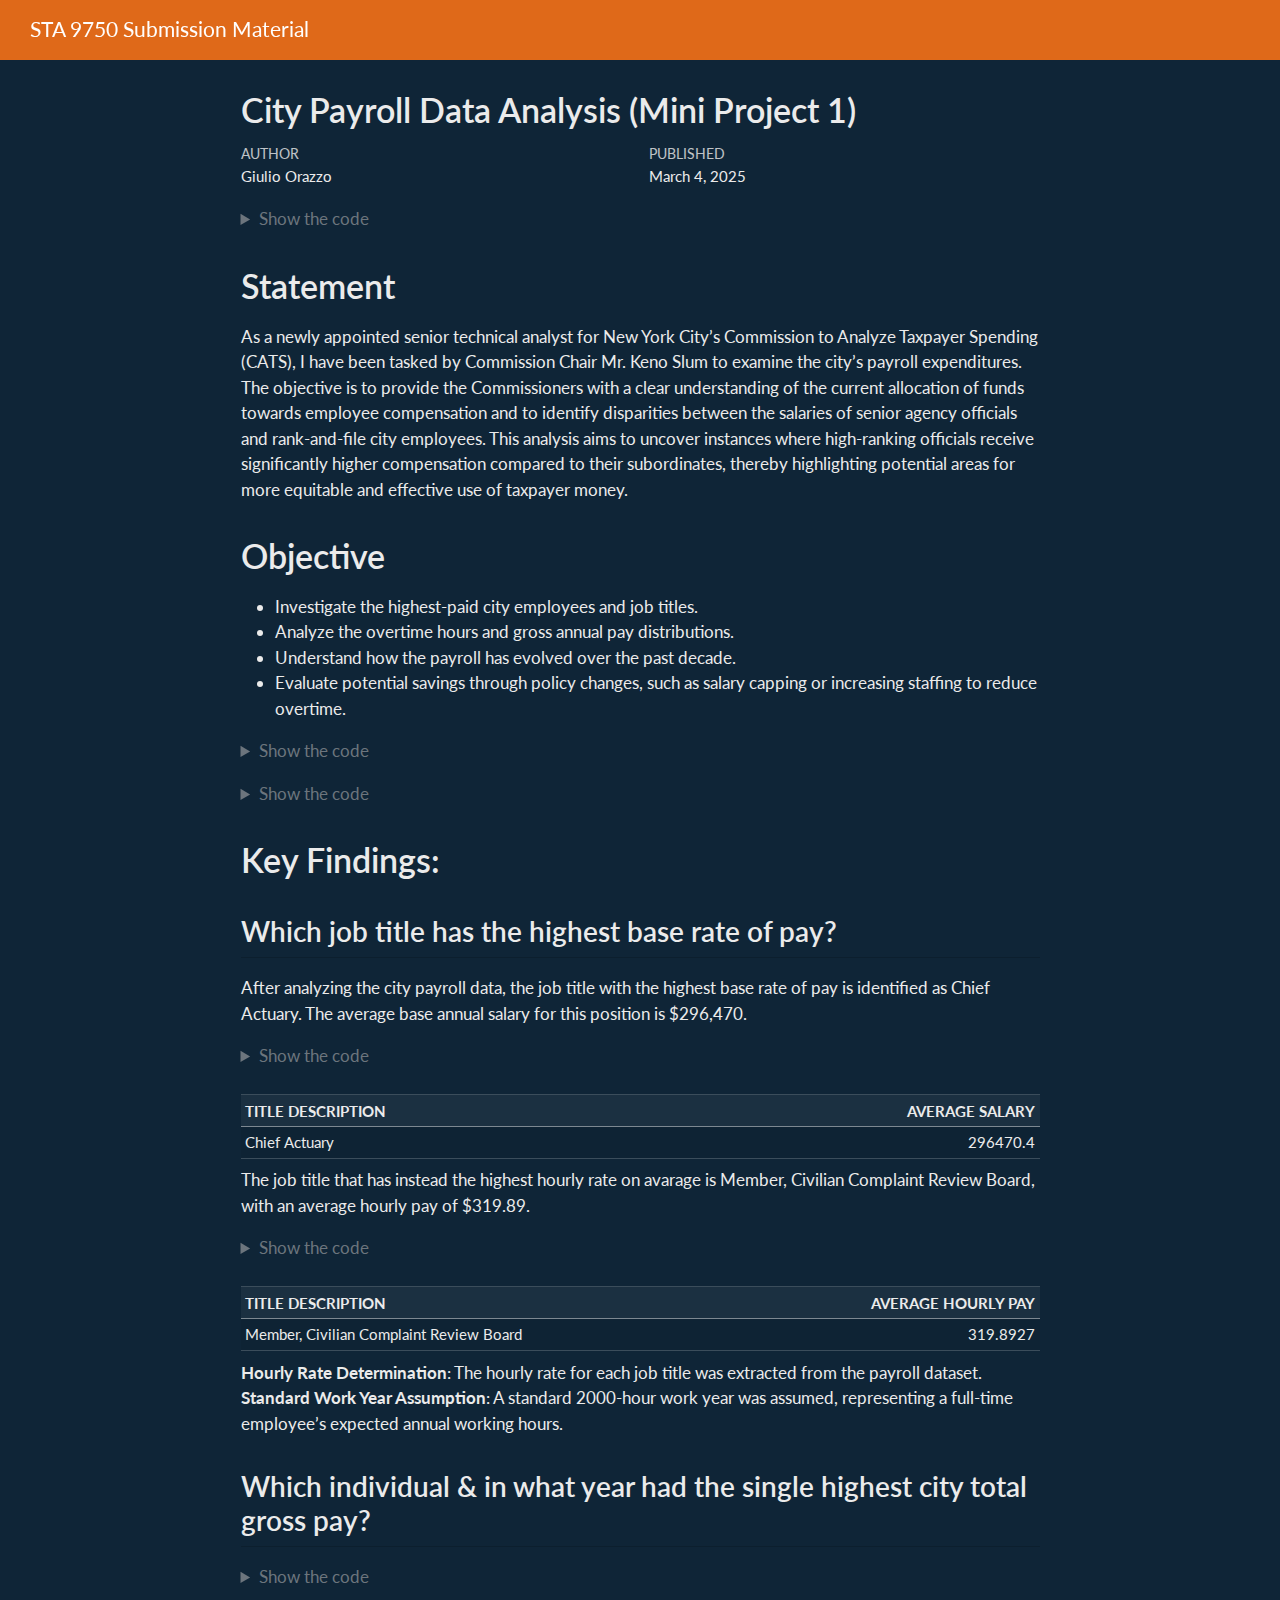
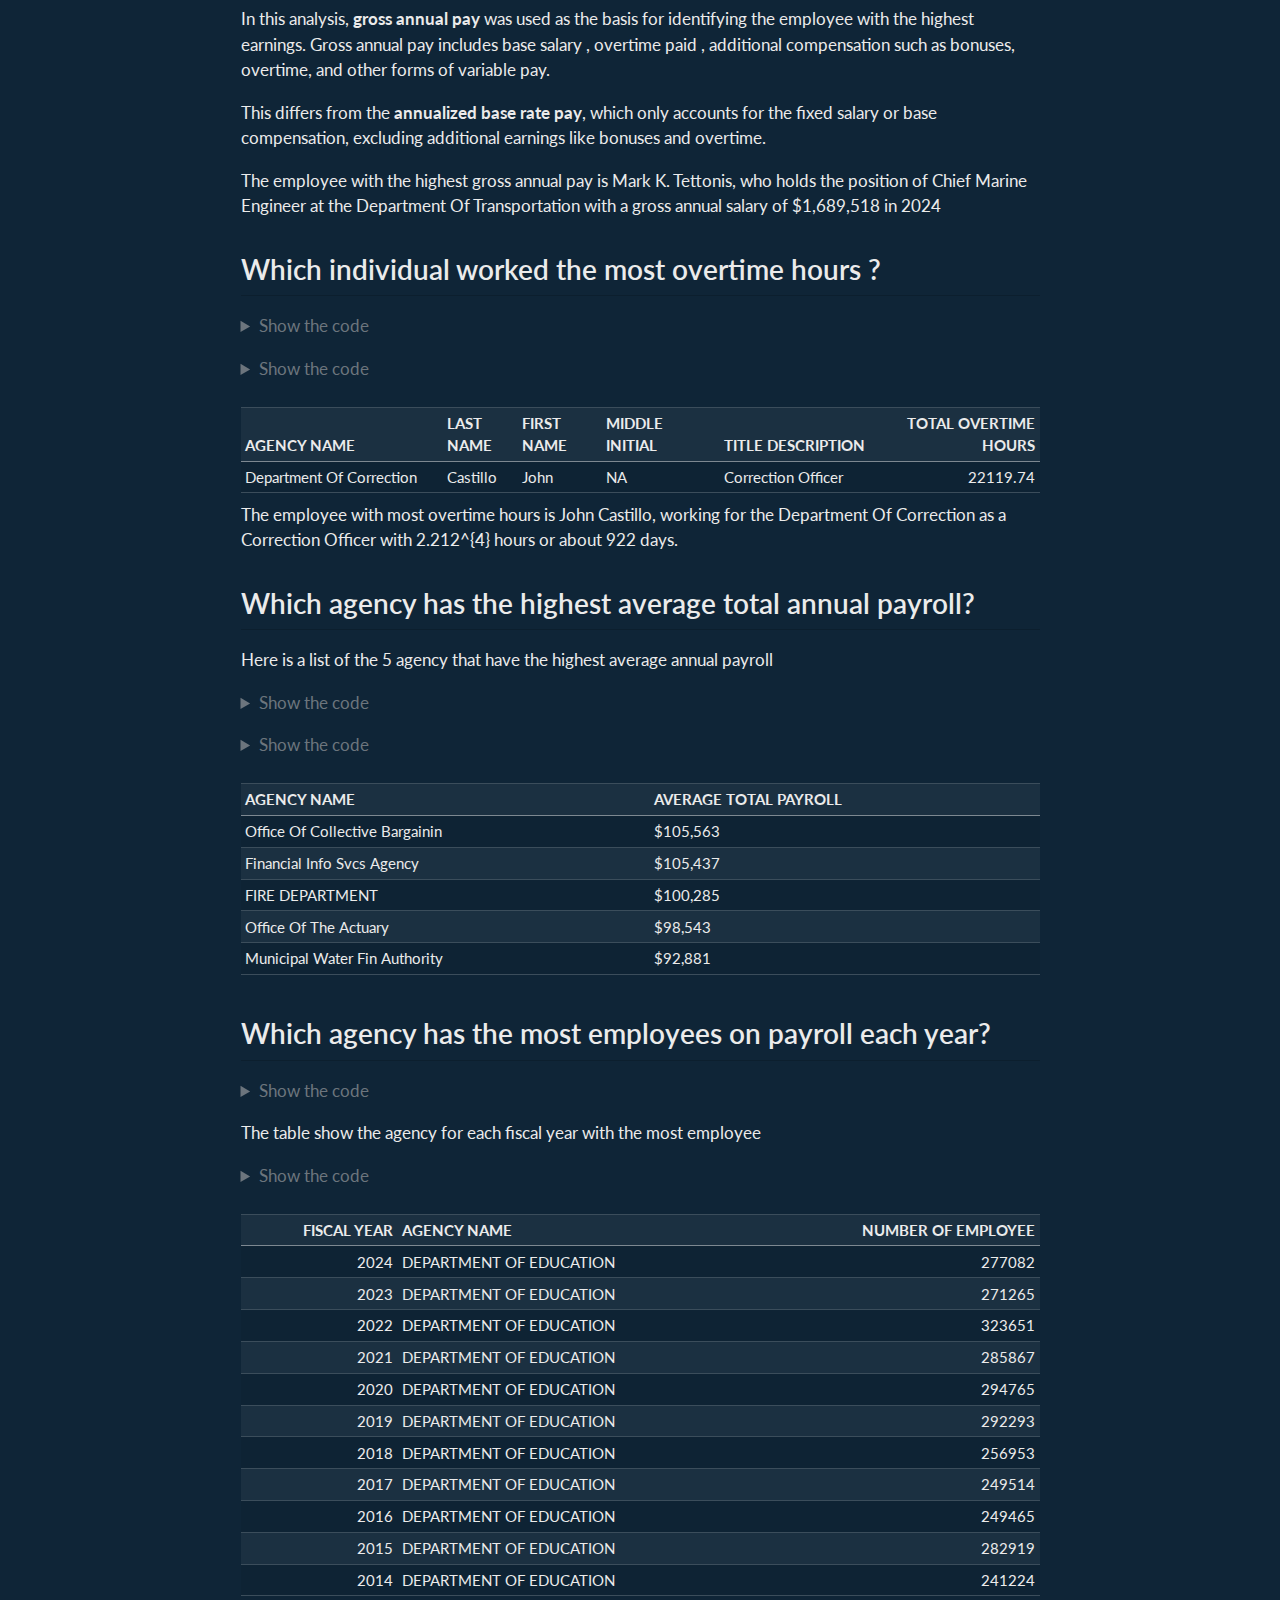
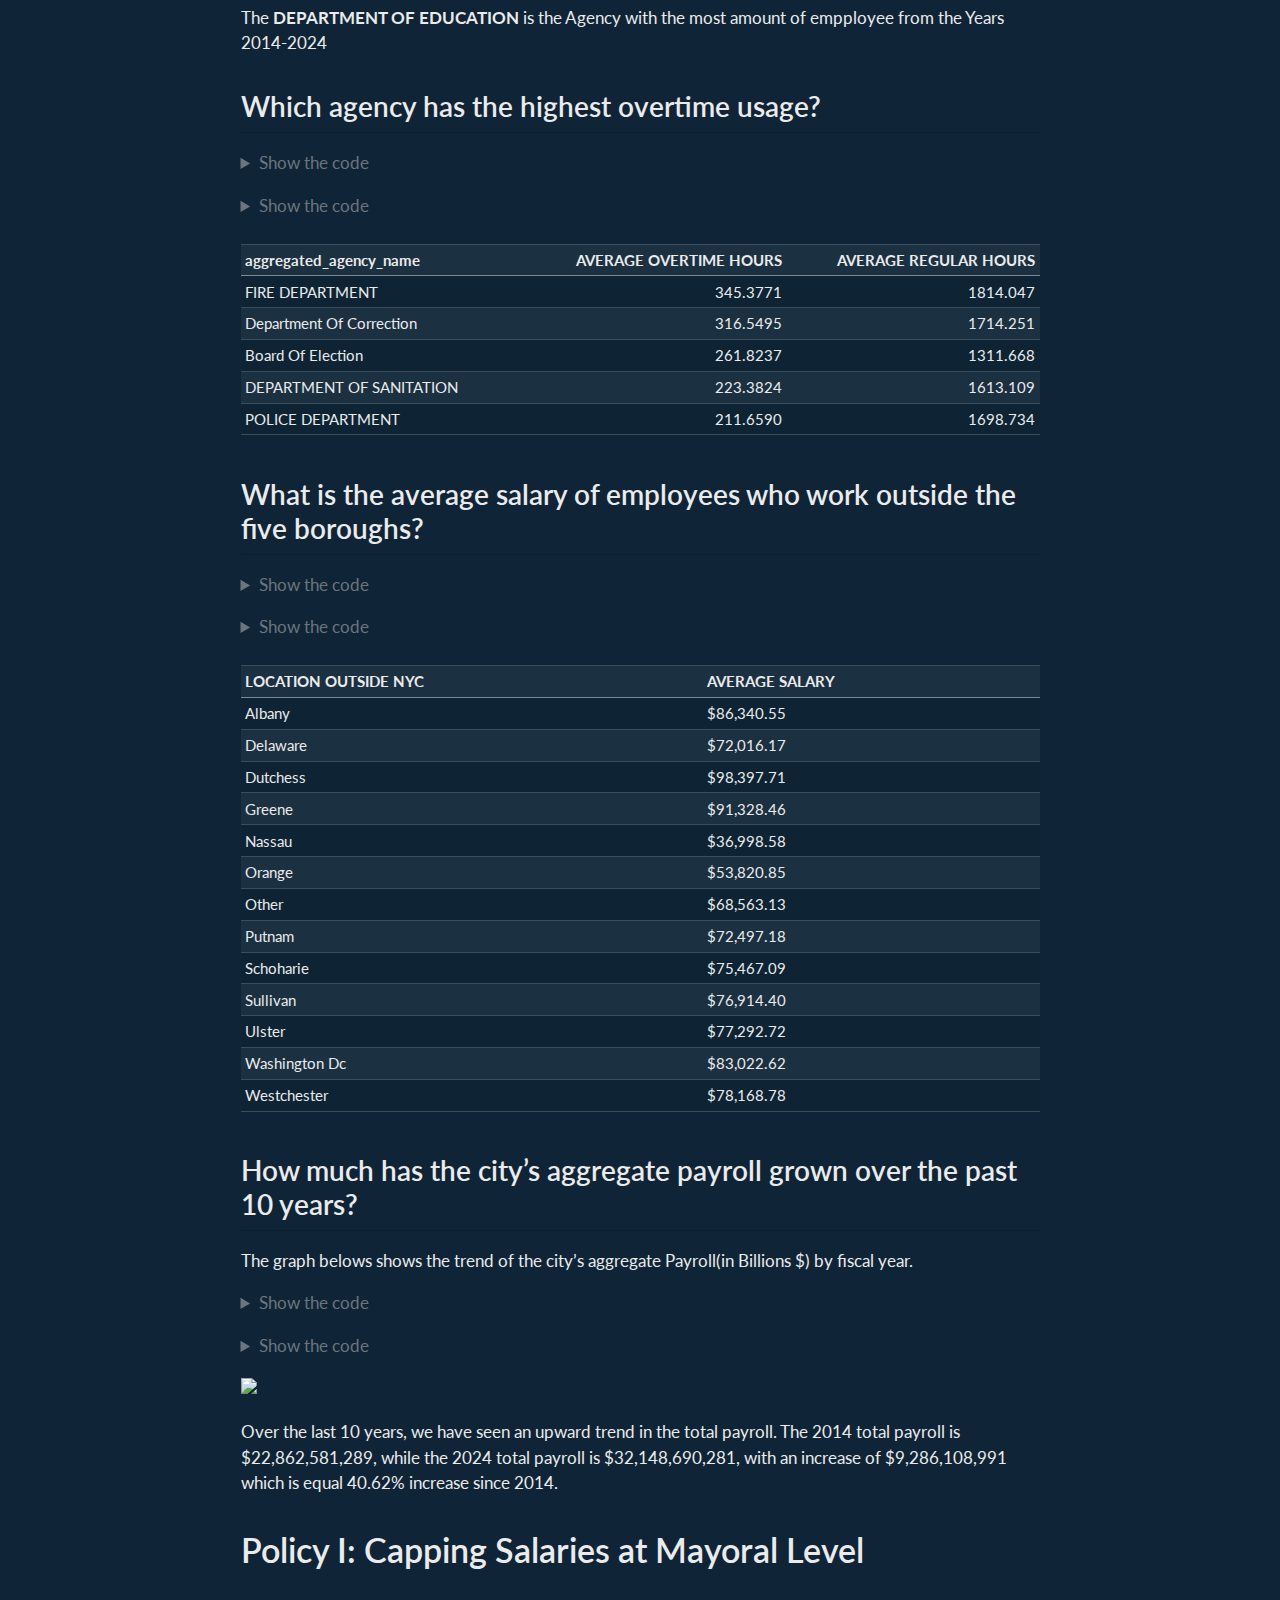
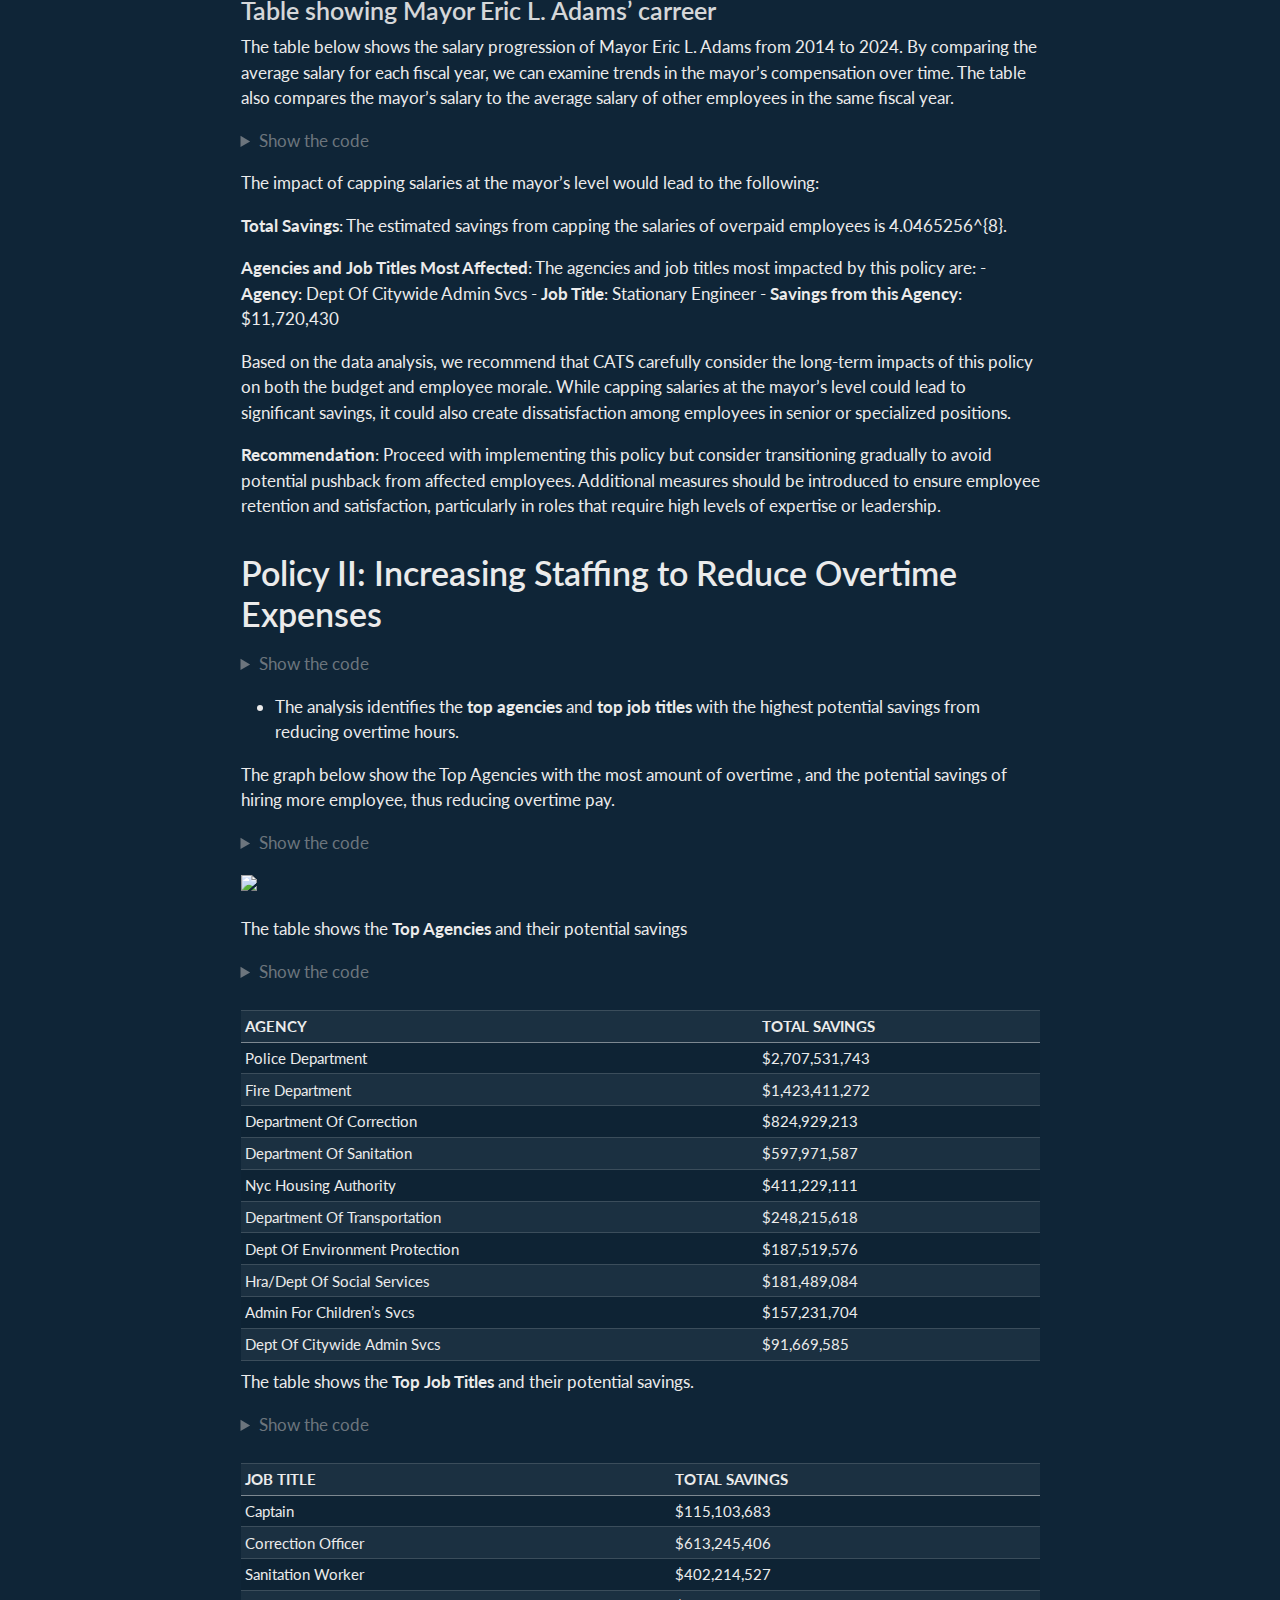
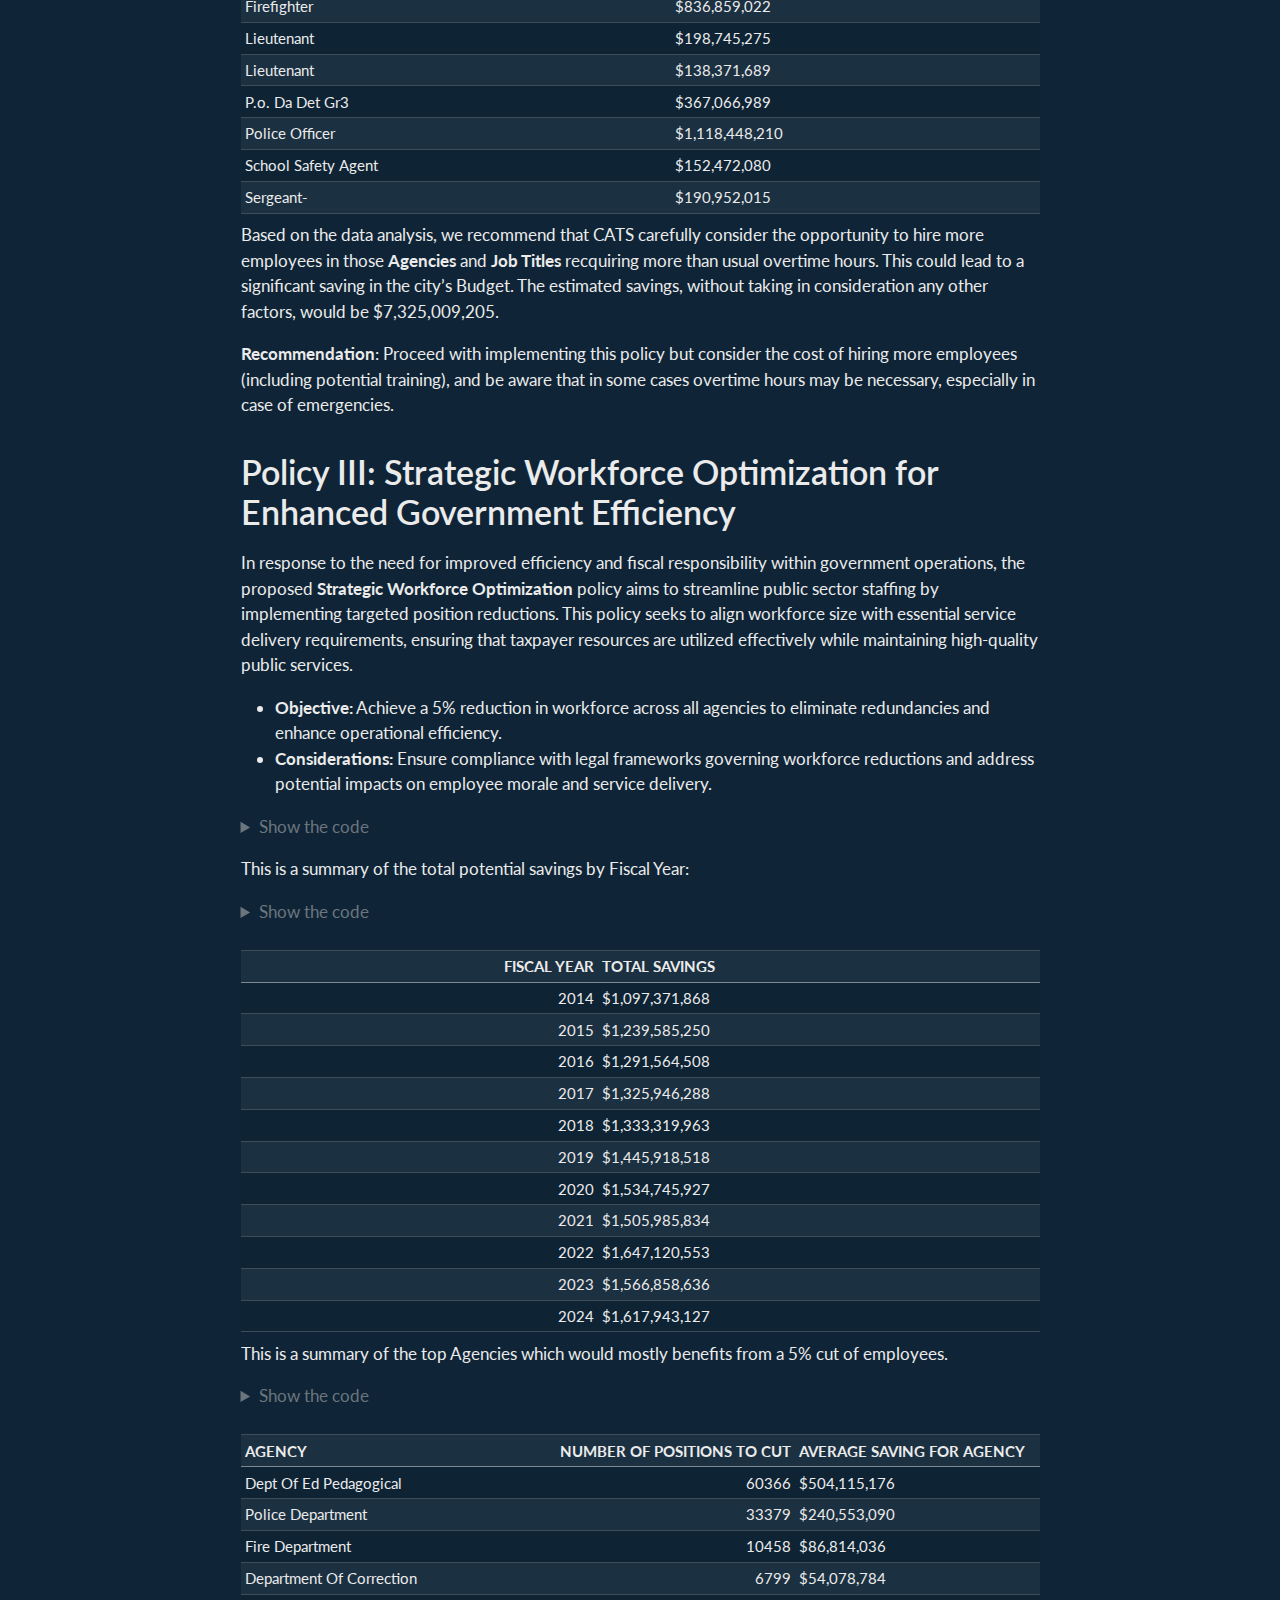
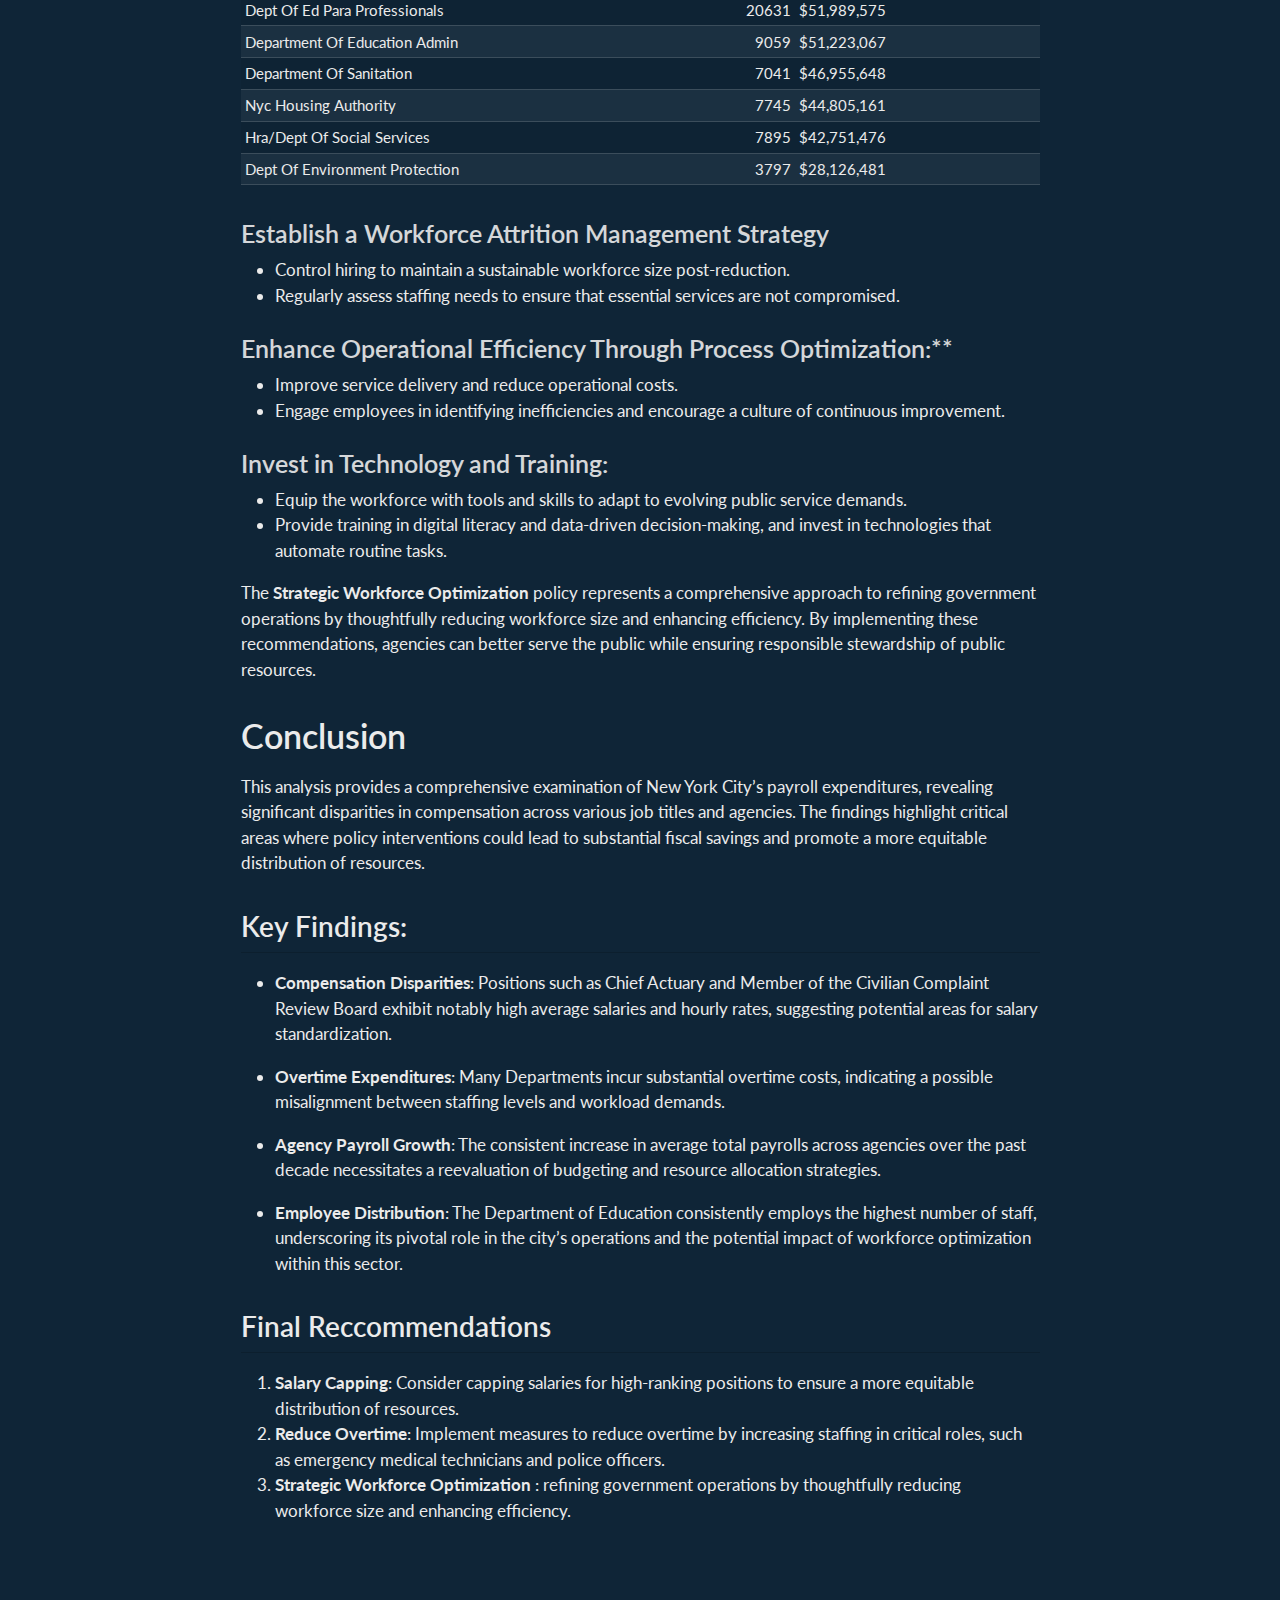
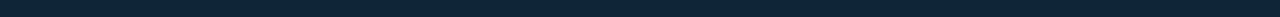
==== commit 5a990291: "Updates" ====
--- a/docs/mp01.html
+++ b/docs/mp01.html
@@ -7,7 +7,7 @@
 <meta name="viewport" content="width=device-width, initial-scale=1.0, user-scalable=yes">
 
 <meta name="author" content="Giulio Orazzo">
-<meta name="dcterms.date" content="2025-03-03">
+<meta name="dcterms.date" content="2025-03-04">
 
 <title>City Payroll Data Analysis (Mini Project 1) – STA 9750 Submission Material</title>
 <style>
@@ -21,6 +21,40 @@
   width: 0.8em;
   margin: 0 0.8em 0.2em -1em; /* quarto-specific, see https://github.com/quarto-dev/quarto-cli/issues/4556 */ 
   vertical-align: middle;
+}
+/* CSS for syntax highlighting */
+pre > code.sourceCode { white-space: pre; position: relative; }
+pre > code.sourceCode > span { line-height: 1.25; }
+pre > code.sourceCode > span:empty { height: 1.2em; }
+.sourceCode { overflow: visible; }
+code.sourceCode > span { color: inherit; text-decoration: inherit; }
+div.sourceCode { margin: 1em 0; }
+pre.sourceCode { margin: 0; }
+@media screen {
+div.sourceCode { overflow: auto; }
+}
+@media print {
+pre > code.sourceCode { white-space: pre-wrap; }
+pre > code.sourceCode > span { display: inline-block; text-indent: -5em; padding-left: 5em; }
+}
+pre.numberSource code
+  { counter-reset: source-line 0; }
+pre.numberSource code > span
+  { position: relative; left: -4em; counter-increment: source-line; }
+pre.numberSource code > span > a:first-child::before
+  { content: counter(source-line);
+    position: relative; left: -1em; text-align: right; vertical-align: baseline;
+    border: none; display: inline-block;
+    -webkit-touch-callout: none; -webkit-user-select: none;
+    -khtml-user-select: none; -moz-user-select: none;
+    -ms-user-select: none; user-select: none;
+    padding: 0 4px; width: 4em;
+  }
+pre.numberSource { margin-left: 3em;  padding-left: 4px; }
+div.sourceCode
+  {   }
+@media screen {
+pre > code.sourceCode > span > a:first-child::before { text-decoration: underline; }
 }
 </style>
 
@@ -135,7 +169,7 @@
     <div>
     <div class="quarto-title-meta-heading">Published</div>
     <div class="quarto-title-meta-contents">
-      <p class="date">March 3, 2025</p>
+      <p class="date">March 4, 2025</p>
     </div>
   </div>
   
@@ -147,6 +181,107 @@
 </header>
 
 
+<div class="cell">
+<details class="code-fold">
+<summary>Show the code</summary>
+<div class="sourceCode cell-code" id="cb1"><pre class="sourceCode r code-with-copy"><code class="sourceCode r"><span id="cb1-1"><a href="#cb1-1" aria-hidden="true" tabindex="-1"></a><span class="fu">suppressPackageStartupMessages</span>({</span>
+<span id="cb1-2"><a href="#cb1-2" aria-hidden="true" tabindex="-1"></a>  <span class="fu">library</span>(dplyr)</span>
+<span id="cb1-3"><a href="#cb1-3" aria-hidden="true" tabindex="-1"></a>  <span class="fu">library</span>(readr)</span>
+<span id="cb1-4"><a href="#cb1-4" aria-hidden="true" tabindex="-1"></a>  <span class="fu">library</span>(stringr)</span>
+<span id="cb1-5"><a href="#cb1-5" aria-hidden="true" tabindex="-1"></a>  <span class="fu">library</span>(scales)</span>
+<span id="cb1-6"><a href="#cb1-6" aria-hidden="true" tabindex="-1"></a>  <span class="fu">library</span>(ggplot2)</span>
+<span id="cb1-7"><a href="#cb1-7" aria-hidden="true" tabindex="-1"></a>  <span class="fu">library</span>(knitr)</span>
+<span id="cb1-8"><a href="#cb1-8" aria-hidden="true" tabindex="-1"></a>  <span class="fu">library</span>(DT)</span>
+<span id="cb1-9"><a href="#cb1-9" aria-hidden="true" tabindex="-1"></a>})</span>
+<span id="cb1-10"><a href="#cb1-10" aria-hidden="true" tabindex="-1"></a><span class="cf">if</span>(<span class="sc">!</span><span class="fu">file.exists</span>(<span class="st">"data/mp01/nyc_payroll_export.csv"</span>)){</span>
+<span id="cb1-11"><a href="#cb1-11" aria-hidden="true" tabindex="-1"></a>  <span class="fu">dir.create</span>(<span class="st">"data/mp01"</span>, <span class="at">showWarnings=</span><span class="cn">FALSE</span>, <span class="at">recursive=</span><span class="cn">TRUE</span>)</span>
+<span id="cb1-12"><a href="#cb1-12" aria-hidden="true" tabindex="-1"></a>  </span>
+<span id="cb1-13"><a href="#cb1-13" aria-hidden="true" tabindex="-1"></a>  ENDPOINT <span class="ot">&lt;-</span> <span class="st">"https://data.cityofnewyork.us/resource/k397-673e.json"</span></span>
+<span id="cb1-14"><a href="#cb1-14" aria-hidden="true" tabindex="-1"></a>  </span>
+<span id="cb1-15"><a href="#cb1-15" aria-hidden="true" tabindex="-1"></a>  <span class="cf">if</span>(<span class="sc">!</span><span class="fu">require</span>(<span class="st">"httr2"</span>)) <span class="fu">install.packages</span>(<span class="st">"httr2"</span>)</span>
+<span id="cb1-16"><a href="#cb1-16" aria-hidden="true" tabindex="-1"></a>  <span class="fu">library</span>(httr2)</span>
+<span id="cb1-17"><a href="#cb1-17" aria-hidden="true" tabindex="-1"></a>  </span>
+<span id="cb1-18"><a href="#cb1-18" aria-hidden="true" tabindex="-1"></a>  <span class="cf">if</span>(<span class="sc">!</span><span class="fu">require</span>(<span class="st">"jsonlite"</span>)) <span class="fu">install.packages</span>(<span class="st">"jsonlite"</span>)</span>
+<span id="cb1-19"><a href="#cb1-19" aria-hidden="true" tabindex="-1"></a>  <span class="fu">library</span>(jsonlite)</span>
+<span id="cb1-20"><a href="#cb1-20" aria-hidden="true" tabindex="-1"></a>  </span>
+<span id="cb1-21"><a href="#cb1-21" aria-hidden="true" tabindex="-1"></a>  <span class="cf">if</span>(<span class="sc">!</span><span class="fu">require</span>(<span class="st">"dplyr"</span>)) <span class="fu">install.packages</span>(<span class="st">"dplyr"</span>)</span>
+<span id="cb1-22"><a href="#cb1-22" aria-hidden="true" tabindex="-1"></a>  <span class="fu">library</span>(dplyr)</span>
+<span id="cb1-23"><a href="#cb1-23" aria-hidden="true" tabindex="-1"></a>  </span>
+<span id="cb1-24"><a href="#cb1-24" aria-hidden="true" tabindex="-1"></a>  <span class="cf">if</span>(<span class="sc">!</span><span class="fu">require</span>(<span class="st">"readr"</span>)) <span class="fu">install.packages</span>(<span class="st">"readr"</span>)</span>
+<span id="cb1-25"><a href="#cb1-25" aria-hidden="true" tabindex="-1"></a>  <span class="fu">library</span>(readr)</span>
+<span id="cb1-26"><a href="#cb1-26" aria-hidden="true" tabindex="-1"></a>  </span>
+<span id="cb1-27"><a href="#cb1-27" aria-hidden="true" tabindex="-1"></a>  <span class="cf">if</span> (<span class="sc">!</span><span class="fu">require</span>(<span class="st">"scales"</span>)) <span class="fu">install.packages</span>(<span class="st">"scales"</span>)</span>
+<span id="cb1-28"><a href="#cb1-28" aria-hidden="true" tabindex="-1"></a>  <span class="fu">library</span>(scales)</span>
+<span id="cb1-29"><a href="#cb1-29" aria-hidden="true" tabindex="-1"></a>  </span>
+<span id="cb1-30"><a href="#cb1-30" aria-hidden="true" tabindex="-1"></a>  <span class="cf">if</span> (<span class="sc">!</span><span class="fu">require</span>(<span class="st">"ggplot2"</span>)) <span class="fu">install.packages</span>(<span class="st">"ggplot2"</span>)</span>
+<span id="cb1-31"><a href="#cb1-31" aria-hidden="true" tabindex="-1"></a>  <span class="fu">library</span>(ggplot2)</span>
+<span id="cb1-32"><a href="#cb1-32" aria-hidden="true" tabindex="-1"></a>  </span>
+<span id="cb1-33"><a href="#cb1-33" aria-hidden="true" tabindex="-1"></a>  <span class="cf">if</span> (<span class="sc">!</span><span class="fu">require</span>(<span class="st">"knitr"</span>)) <span class="fu">install.packages</span>(<span class="st">"knitr"</span>)</span>
+<span id="cb1-34"><a href="#cb1-34" aria-hidden="true" tabindex="-1"></a>  <span class="fu">library</span>(knitr)</span>
+<span id="cb1-35"><a href="#cb1-35" aria-hidden="true" tabindex="-1"></a>  </span>
+<span id="cb1-36"><a href="#cb1-36" aria-hidden="true" tabindex="-1"></a>  BATCH_SIZE <span class="ot">&lt;-</span> <span class="dv">50000</span></span>
+<span id="cb1-37"><a href="#cb1-37" aria-hidden="true" tabindex="-1"></a>  OFFSET     <span class="ot">&lt;-</span> <span class="dv">0</span></span>
+<span id="cb1-38"><a href="#cb1-38" aria-hidden="true" tabindex="-1"></a>  END_OF_EXPORT <span class="ot">&lt;-</span> <span class="cn">FALSE</span></span>
+<span id="cb1-39"><a href="#cb1-39" aria-hidden="true" tabindex="-1"></a>  ALL_DATA <span class="ot">&lt;-</span> <span class="fu">list</span>()</span>
+<span id="cb1-40"><a href="#cb1-40" aria-hidden="true" tabindex="-1"></a>  </span>
+<span id="cb1-41"><a href="#cb1-41" aria-hidden="true" tabindex="-1"></a>  <span class="cf">while</span>(<span class="sc">!</span>END_OF_EXPORT){</span>
+<span id="cb1-42"><a href="#cb1-42" aria-hidden="true" tabindex="-1"></a>    <span class="fu">cat</span>(<span class="st">"Requesting items"</span>, OFFSET, <span class="st">"to"</span>, BATCH_SIZE <span class="sc">+</span> OFFSET, <span class="st">"</span><span class="sc">\n</span><span class="st">"</span>)</span>
+<span id="cb1-43"><a href="#cb1-43" aria-hidden="true" tabindex="-1"></a>    </span>
+<span id="cb1-44"><a href="#cb1-44" aria-hidden="true" tabindex="-1"></a>    req <span class="ot">&lt;-</span> <span class="fu">request</span>(ENDPOINT) <span class="sc">|&gt;</span></span>
+<span id="cb1-45"><a href="#cb1-45" aria-hidden="true" tabindex="-1"></a>      <span class="fu">req_url_query</span>(<span class="st">`</span><span class="at">$limit</span><span class="st">`</span>  <span class="ot">=</span> BATCH_SIZE, </span>
+<span id="cb1-46"><a href="#cb1-46" aria-hidden="true" tabindex="-1"></a>                    <span class="st">`</span><span class="at">$offset</span><span class="st">`</span> <span class="ot">=</span> OFFSET)</span>
+<span id="cb1-47"><a href="#cb1-47" aria-hidden="true" tabindex="-1"></a>    </span>
+<span id="cb1-48"><a href="#cb1-48" aria-hidden="true" tabindex="-1"></a>    resp <span class="ot">&lt;-</span> <span class="fu">req_perform</span>(req)</span>
+<span id="cb1-49"><a href="#cb1-49" aria-hidden="true" tabindex="-1"></a>    </span>
+<span id="cb1-50"><a href="#cb1-50" aria-hidden="true" tabindex="-1"></a>    batch_data <span class="ot">&lt;-</span> <span class="fu">fromJSON</span>(<span class="fu">resp_body_string</span>(resp))</span>
+<span id="cb1-51"><a href="#cb1-51" aria-hidden="true" tabindex="-1"></a>    </span>
+<span id="cb1-52"><a href="#cb1-52" aria-hidden="true" tabindex="-1"></a>    ALL_DATA <span class="ot">&lt;-</span> <span class="fu">c</span>(ALL_DATA, <span class="fu">list</span>(batch_data))</span>
+<span id="cb1-53"><a href="#cb1-53" aria-hidden="true" tabindex="-1"></a>    </span>
+<span id="cb1-54"><a href="#cb1-54" aria-hidden="true" tabindex="-1"></a>    <span class="cf">if</span>(<span class="fu">NROW</span>(batch_data) <span class="sc">!=</span> BATCH_SIZE){</span>
+<span id="cb1-55"><a href="#cb1-55" aria-hidden="true" tabindex="-1"></a>      END_OF_EXPORT <span class="ot">&lt;-</span> <span class="cn">TRUE</span></span>
+<span id="cb1-56"><a href="#cb1-56" aria-hidden="true" tabindex="-1"></a>      </span>
+<span id="cb1-57"><a href="#cb1-57" aria-hidden="true" tabindex="-1"></a>      <span class="fu">cat</span>(<span class="st">"End of Data Export Reached</span><span class="sc">\n</span><span class="st">"</span>)</span>
+<span id="cb1-58"><a href="#cb1-58" aria-hidden="true" tabindex="-1"></a>    } <span class="cf">else</span> {</span>
+<span id="cb1-59"><a href="#cb1-59" aria-hidden="true" tabindex="-1"></a>      OFFSET <span class="ot">&lt;-</span> OFFSET <span class="sc">+</span> BATCH_SIZE</span>
+<span id="cb1-60"><a href="#cb1-60" aria-hidden="true" tabindex="-1"></a>    }</span>
+<span id="cb1-61"><a href="#cb1-61" aria-hidden="true" tabindex="-1"></a>  }</span>
+<span id="cb1-62"><a href="#cb1-62" aria-hidden="true" tabindex="-1"></a>  </span>
+<span id="cb1-63"><a href="#cb1-63" aria-hidden="true" tabindex="-1"></a>  ALL_DATA <span class="ot">&lt;-</span> <span class="fu">bind_rows</span>(ALL_DATA)</span>
+<span id="cb1-64"><a href="#cb1-64" aria-hidden="true" tabindex="-1"></a>  </span>
+<span id="cb1-65"><a href="#cb1-65" aria-hidden="true" tabindex="-1"></a>  <span class="fu">cat</span>(<span class="st">"Data export complete:"</span>, <span class="fu">NROW</span>(ALL_DATA), <span class="st">"rows and"</span>, <span class="fu">NCOL</span>(ALL_DATA), <span class="st">"columns."</span>)</span>
+<span id="cb1-66"><a href="#cb1-66" aria-hidden="true" tabindex="-1"></a>  </span>
+<span id="cb1-67"><a href="#cb1-67" aria-hidden="true" tabindex="-1"></a>  <span class="fu">write_csv</span>(ALL_DATA, <span class="st">"data/mp01/nyc_payroll_export.csv"</span>)</span>
+<span id="cb1-68"><a href="#cb1-68" aria-hidden="true" tabindex="-1"></a>}</span>
+<span id="cb1-69"><a href="#cb1-69" aria-hidden="true" tabindex="-1"></a>data <span class="ot">&lt;-</span> <span class="fu">read_csv</span>(<span class="st">"C:/Users/orazz/OneDrive/Documents/STA9750-2025-SPRING/data/mp01/nyc_payroll_export.csv"</span>)</span>
+<span id="cb1-70"><a href="#cb1-70" aria-hidden="true" tabindex="-1"></a></span>
+<span id="cb1-71"><a href="#cb1-71" aria-hidden="true" tabindex="-1"></a>data <span class="ot">&lt;-</span> data <span class="sc">|&gt;</span></span>
+<span id="cb1-72"><a href="#cb1-72" aria-hidden="true" tabindex="-1"></a>  <span class="fu">mutate</span>(<span class="at">agency_name =</span> <span class="fu">str_to_title</span>(agency_name),</span>
+<span id="cb1-73"><a href="#cb1-73" aria-hidden="true" tabindex="-1"></a>         <span class="at">last_name =</span> <span class="fu">str_to_title</span>(last_name),</span>
+<span id="cb1-74"><a href="#cb1-74" aria-hidden="true" tabindex="-1"></a>         <span class="at">first_name =</span> <span class="fu">str_to_title</span>(first_name),</span>
+<span id="cb1-75"><a href="#cb1-75" aria-hidden="true" tabindex="-1"></a>         <span class="at">work_location_borough =</span> <span class="fu">str_to_title</span>(work_location_borough),</span>
+<span id="cb1-76"><a href="#cb1-76" aria-hidden="true" tabindex="-1"></a>         <span class="at">title_description =</span> <span class="fu">str_to_title</span>(title_description),</span>
+<span id="cb1-77"><a href="#cb1-77" aria-hidden="true" tabindex="-1"></a>         <span class="at">leave_status_as_of_june_30 =</span> <span class="fu">str_to_title</span>(leave_status_as_of_june_30)</span>
+<span id="cb1-78"><a href="#cb1-78" aria-hidden="true" tabindex="-1"></a>  )</span>
+<span id="cb1-79"><a href="#cb1-79" aria-hidden="true" tabindex="-1"></a><span class="co">#create unique key identifier</span></span>
+<span id="cb1-80"><a href="#cb1-80" aria-hidden="true" tabindex="-1"></a>data<span class="ot">&lt;-</span> data<span class="sc">|&gt;</span></span>
+<span id="cb1-81"><a href="#cb1-81" aria-hidden="true" tabindex="-1"></a>  <span class="fu">mutate</span>(<span class="at">primary_key =</span><span class="fu">paste</span>(first_name,</span>
+<span id="cb1-82"><a href="#cb1-82" aria-hidden="true" tabindex="-1"></a>                            <span class="fu">coalesce</span>(mid_init, <span class="st">""</span>),</span>
+<span id="cb1-83"><a href="#cb1-83" aria-hidden="true" tabindex="-1"></a>                            last_name)</span>
+<span id="cb1-84"><a href="#cb1-84" aria-hidden="true" tabindex="-1"></a>         )</span>
+<span id="cb1-85"><a href="#cb1-85" aria-hidden="true" tabindex="-1"></a><span class="co"># switch Custodian Engineer from hourly to salary</span></span>
+<span id="cb1-86"><a href="#cb1-86" aria-hidden="true" tabindex="-1"></a>data<span class="ot">&lt;-</span> data<span class="sc">|&gt;</span></span>
+<span id="cb1-87"><a href="#cb1-87" aria-hidden="true" tabindex="-1"></a>  <span class="fu">mutate</span>(<span class="at">pay_basis =</span> <span class="fu">if_else</span>(title_description <span class="sc">==</span> <span class="st">"Custodian Engineer"</span> <span class="sc">&amp;</span> pay_basis <span class="sc">==</span> <span class="st">"per Hour"</span>, <span class="st">"per Annum"</span>, pay_basis))</span>
+<span id="cb1-88"><a href="#cb1-88" aria-hidden="true" tabindex="-1"></a></span>
+<span id="cb1-89"><a href="#cb1-89" aria-hidden="true" tabindex="-1"></a>data <span class="ot">&lt;-</span> data<span class="sc">|&gt;</span></span>
+<span id="cb1-90"><a href="#cb1-90" aria-hidden="true" tabindex="-1"></a>  <span class="fu">mutate</span>( <span class="at">total_pay =</span><span class="fu">case_when</span>(</span>
+<span id="cb1-91"><a href="#cb1-91" aria-hidden="true" tabindex="-1"></a>    pay_basis <span class="sc">==</span> <span class="st">"per Hour"</span> <span class="sc">~</span> (regular_hours <span class="sc">*</span> base_salary ) <span class="sc">+</span> (ot_hours <span class="sc">*</span>(base_salary <span class="sc">*</span> <span class="fl">1.5</span>)),</span>
+<span id="cb1-92"><a href="#cb1-92" aria-hidden="true" tabindex="-1"></a>    pay_basis <span class="sc">==</span> <span class="st">"per Day"</span> <span class="sc">~</span> (base_salary <span class="sc">*</span>(regular_hours <span class="sc">/</span> <span class="fl">7.5</span>)) <span class="sc">+</span> (ot_hours <span class="sc">*</span> (base_salary<span class="sc">/</span><span class="fl">7.5</span>)<span class="sc">*</span><span class="fl">1.5</span>),</span>
+<span id="cb1-93"><a href="#cb1-93" aria-hidden="true" tabindex="-1"></a>    pay_basis <span class="sc">==</span> <span class="st">"per Annum"</span> <span class="sc">~</span> (base_salary) <span class="sc">+</span> (((base_salary )<span class="sc">/</span> <span class="dv">1950</span>) <span class="sc">*</span> ot_hours),</span>
+<span id="cb1-94"><a href="#cb1-94" aria-hidden="true" tabindex="-1"></a>    pay_basis <span class="sc">==</span> <span class="st">"Prorated Annual"</span> <span class="sc">~</span> regular_gross_paid,</span>
+<span id="cb1-95"><a href="#cb1-95" aria-hidden="true" tabindex="-1"></a>    <span class="cn">TRUE</span> <span class="sc">~</span> <span class="cn">NA_real_</span></span>
+<span id="cb1-96"><a href="#cb1-96" aria-hidden="true" tabindex="-1"></a>  ))</span></code><button title="Copy to Clipboard" class="code-copy-button"><i class="bi"></i></button></pre></div>
+</details>
+</div>
 <section id="statement" class="level1">
 <h1>Statement</h1>
 <p>As a newly appointed senior technical analyst for New York City’s Commission to Analyze Taxpayer Spending (CATS), I have been tasked by Commission Chair Mr.&nbsp;Keno Slum to examine the city’s payroll expenditures. The objective is to provide the Commissioners with a clear understanding of the current allocation of funds towards employee compensation and to identify disparities between the salaries of senior agency officials and rank-and-file city employees. This analysis aims to uncover instances where high-ranking officials receive significantly higher compensation compared to their subordinates, thereby highlighting potential areas for more equitable and effective use of taxpayer money.</p>
@@ -159,6 +294,66 @@
 <li>Understand how the payroll has evolved over the past decade.</li>
 <li>Evaluate potential savings through policy changes, such as salary capping or increasing staffing to reduce overtime.</li>
 </ul>
+<div class="cell">
+<details class="code-fold">
+<summary>Show the code</summary>
+<div class="sourceCode cell-code" id="cb2"><pre class="sourceCode r code-with-copy"><code class="sourceCode r"><span id="cb2-1"><a href="#cb2-1" aria-hidden="true" tabindex="-1"></a>mayor_table <span class="ot">&lt;-</span> data <span class="sc">|&gt;</span> <span class="fu">filter</span>( first_name <span class="sc">==</span> <span class="st">"Eric"</span> , last_name <span class="sc">==</span> <span class="st">"Adams"</span>, mid_init <span class="sc">==</span> <span class="st">"L"</span>)<span class="sc">|&gt;</span></span>
+<span id="cb2-2"><a href="#cb2-2" aria-hidden="true" tabindex="-1"></a>  <span class="fu">select</span>(<span class="st">"First Name"</span> <span class="ot">=</span> first_name, </span>
+<span id="cb2-3"><a href="#cb2-3" aria-hidden="true" tabindex="-1"></a>         <span class="st">"Last Name"</span><span class="ot">=</span> last_name, </span>
+<span id="cb2-4"><a href="#cb2-4" aria-hidden="true" tabindex="-1"></a>         <span class="st">"Middle Initial"</span> <span class="ot">=</span> mid_init, </span>
+<span id="cb2-5"><a href="#cb2-5" aria-hidden="true" tabindex="-1"></a>         <span class="st">"Fiscal Year"</span> <span class="ot">=</span> fiscal_year,</span>
+<span id="cb2-6"><a href="#cb2-6" aria-hidden="true" tabindex="-1"></a>         <span class="st">"Position"</span> <span class="ot">=</span> title_description , </span>
+<span id="cb2-7"><a href="#cb2-7" aria-hidden="true" tabindex="-1"></a>         <span class="st">"Agency"</span> <span class="ot">=</span> agency_name, </span>
+<span id="cb2-8"><a href="#cb2-8" aria-hidden="true" tabindex="-1"></a>         <span class="st">"Salary"</span> <span class="ot">=</span> total_pay</span>
+<span id="cb2-9"><a href="#cb2-9" aria-hidden="true" tabindex="-1"></a>         ) <span class="sc">|&gt;</span></span>
+<span id="cb2-10"><a href="#cb2-10" aria-hidden="true" tabindex="-1"></a>  <span class="fu">arrange</span>(<span class="st">`</span><span class="at">Fiscal Year</span><span class="st">`</span>)</span>
+<span id="cb2-11"><a href="#cb2-11" aria-hidden="true" tabindex="-1"></a></span>
+<span id="cb2-12"><a href="#cb2-12" aria-hidden="true" tabindex="-1"></a>mayor_table_avg <span class="ot">&lt;-</span> mayor_table <span class="sc">|&gt;</span></span>
+<span id="cb2-13"><a href="#cb2-13" aria-hidden="true" tabindex="-1"></a>  <span class="fu">group_by</span>(<span class="st">`</span><span class="at">Fiscal Year</span><span class="st">`</span>) <span class="sc">|&gt;</span></span>
+<span id="cb2-14"><a href="#cb2-14" aria-hidden="true" tabindex="-1"></a>  <span class="fu">summarize</span>(</span>
+<span id="cb2-15"><a href="#cb2-15" aria-hidden="true" tabindex="-1"></a>    <span class="at">avg_salary =</span> <span class="cf">if</span>(<span class="fu">n</span>() <span class="sc">&gt;</span> <span class="dv">1</span>) <span class="fu">mean</span>(Salary, <span class="at">na.rm =</span> <span class="cn">TRUE</span>) <span class="cf">else</span> <span class="fu">first</span>(Salary),</span>
+<span id="cb2-16"><a href="#cb2-16" aria-hidden="true" tabindex="-1"></a>    <span class="at">.groups =</span> <span class="st">"drop"</span></span>
+<span id="cb2-17"><a href="#cb2-17" aria-hidden="true" tabindex="-1"></a>  )</span>
+<span id="cb2-18"><a href="#cb2-18" aria-hidden="true" tabindex="-1"></a></span>
+<span id="cb2-19"><a href="#cb2-19" aria-hidden="true" tabindex="-1"></a>mayor_table <span class="ot">&lt;-</span> mayor_table <span class="sc">|&gt;</span></span>
+<span id="cb2-20"><a href="#cb2-20" aria-hidden="true" tabindex="-1"></a>  <span class="fu">left_join</span>(mayor_table_avg, <span class="at">by =</span> <span class="st">"Fiscal Year"</span>) <span class="sc">|&gt;</span></span>
+<span id="cb2-21"><a href="#cb2-21" aria-hidden="true" tabindex="-1"></a>  <span class="fu">select</span>(<span class="sc">-</span>Salary) <span class="sc">|&gt;</span></span>
+<span id="cb2-22"><a href="#cb2-22" aria-hidden="true" tabindex="-1"></a>  <span class="fu">rename</span>(<span class="at">Salary =</span> avg_salary)</span>
+<span id="cb2-23"><a href="#cb2-23" aria-hidden="true" tabindex="-1"></a>mayor_table_updated <span class="ot">&lt;-</span> mayor_table <span class="sc">|&gt;</span> </span>
+<span id="cb2-24"><a href="#cb2-24" aria-hidden="true" tabindex="-1"></a>  <span class="fu">select</span>(<span class="st">`</span><span class="at">Fiscal Year</span><span class="st">`</span>, <span class="fu">everything</span>())<span class="sc">|&gt;</span></span>
+<span id="cb2-25"><a href="#cb2-25" aria-hidden="true" tabindex="-1"></a>  <span class="fu">distinct</span>(<span class="st">`</span><span class="at">Fiscal Year</span><span class="st">`</span>, <span class="at">.keep_all =</span> <span class="cn">TRUE</span>)</span>
+<span id="cb2-26"><a href="#cb2-26" aria-hidden="true" tabindex="-1"></a>mayor_table_updated<span class="sc">$</span>Salary <span class="ot">&lt;-</span> <span class="fu">dollar</span>(mayor_table_updated<span class="sc">$</span>Salary)</span></code><button title="Copy to Clipboard" class="code-copy-button"><i class="bi"></i></button></pre></div>
+</details>
+</div>
+<div class="cell">
+<details class="code-fold">
+<summary>Show the code</summary>
+<div class="sourceCode cell-code" id="cb3"><pre class="sourceCode r code-with-copy"><code class="sourceCode r"><span id="cb3-1"><a href="#cb3-1" aria-hidden="true" tabindex="-1"></a><span class="co"># Creating hourly rate</span></span>
+<span id="cb3-2"><a href="#cb3-2" aria-hidden="true" tabindex="-1"></a>data<span class="ot">&lt;-</span> data<span class="sc">|&gt;</span></span>
+<span id="cb3-3"><a href="#cb3-3" aria-hidden="true" tabindex="-1"></a>  <span class="fu">mutate</span>(<span class="at">hourly_rate =</span> <span class="fu">case_when</span>(</span>
+<span id="cb3-4"><a href="#cb3-4" aria-hidden="true" tabindex="-1"></a>    pay_basis <span class="sc">==</span> <span class="st">"per Hour"</span> <span class="sc">~</span> base_salary,</span>
+<span id="cb3-5"><a href="#cb3-5" aria-hidden="true" tabindex="-1"></a>    pay_basis <span class="sc">==</span> <span class="st">"per Day"</span> <span class="sc">~</span> base_salary <span class="sc">/</span> <span class="fl">7.5</span>,</span>
+<span id="cb3-6"><a href="#cb3-6" aria-hidden="true" tabindex="-1"></a>    pay_basis <span class="sc">==</span> <span class="st">"per Annum"</span> <span class="sc">~</span> base_salary <span class="sc">/</span> <span class="dv">2000</span>,</span>
+<span id="cb3-7"><a href="#cb3-7" aria-hidden="true" tabindex="-1"></a>    pay_basis <span class="sc">==</span> <span class="st">"Prorated Annual"</span> <span class="sc">~</span> base_salary <span class="sc">/</span> <span class="dv">2000</span>,</span>
+<span id="cb3-8"><a href="#cb3-8" aria-hidden="true" tabindex="-1"></a>    <span class="cn">TRUE</span> <span class="sc">~</span> <span class="cn">NA_real_</span>))</span>
+<span id="cb3-9"><a href="#cb3-9" aria-hidden="true" tabindex="-1"></a><span class="co"># selecting highest paid title by hourly rate</span></span>
+<span id="cb3-10"><a href="#cb3-10" aria-hidden="true" tabindex="-1"></a>highest_paid_title <span class="ot">&lt;-</span> data<span class="sc">|&gt;</span></span>
+<span id="cb3-11"><a href="#cb3-11" aria-hidden="true" tabindex="-1"></a>  <span class="fu">mutate</span>(<span class="at">hourly_rate =</span> <span class="fu">case_when</span>(</span>
+<span id="cb3-12"><a href="#cb3-12" aria-hidden="true" tabindex="-1"></a>    pay_basis <span class="sc">==</span> <span class="st">"per Hour"</span> <span class="sc">~</span> base_salary,</span>
+<span id="cb3-13"><a href="#cb3-13" aria-hidden="true" tabindex="-1"></a>    pay_basis <span class="sc">==</span> <span class="st">"per Day"</span> <span class="sc">~</span> base_salary <span class="sc">/</span> <span class="fl">7.5</span>,</span>
+<span id="cb3-14"><a href="#cb3-14" aria-hidden="true" tabindex="-1"></a>    pay_basis <span class="sc">==</span> <span class="st">"per Annum"</span> <span class="sc">~</span> base_salary <span class="sc">/</span> <span class="dv">2000</span>,</span>
+<span id="cb3-15"><a href="#cb3-15" aria-hidden="true" tabindex="-1"></a>    pay_basis <span class="sc">==</span> <span class="st">"Prorated Annual"</span> <span class="sc">~</span> base_salary <span class="sc">/</span> <span class="dv">2000</span>,</span>
+<span id="cb3-16"><a href="#cb3-16" aria-hidden="true" tabindex="-1"></a>    <span class="cn">TRUE</span> <span class="sc">~</span> <span class="cn">NA_real_</span>))<span class="sc">|&gt;</span></span>
+<span id="cb3-17"><a href="#cb3-17" aria-hidden="true" tabindex="-1"></a>  <span class="fu">group_by</span>(title_description)<span class="sc">|&gt;</span></span>
+<span id="cb3-18"><a href="#cb3-18" aria-hidden="true" tabindex="-1"></a>  <span class="fu">summarize</span>(<span class="at">max_hourly_rate =</span> <span class="fu">mean</span>(hourly_rate , <span class="at">na.rm =</span> <span class="cn">TRUE</span>))<span class="sc">|&gt;</span></span>
+<span id="cb3-19"><a href="#cb3-19" aria-hidden="true" tabindex="-1"></a>  <span class="fu">slice_max</span>(<span class="at">order_by =</span> max_hourly_rate, <span class="at">n=</span><span class="dv">1</span>)</span>
+<span id="cb3-20"><a href="#cb3-20" aria-hidden="true" tabindex="-1"></a></span>
+<span id="cb3-21"><a href="#cb3-21" aria-hidden="true" tabindex="-1"></a>highest_salary<span class="ot">&lt;-</span> data<span class="sc">|&gt;</span></span>
+<span id="cb3-22"><a href="#cb3-22" aria-hidden="true" tabindex="-1"></a>  <span class="fu">group_by</span>(title_description)<span class="sc">|&gt;</span></span>
+<span id="cb3-23"><a href="#cb3-23" aria-hidden="true" tabindex="-1"></a>  <span class="fu">summarize</span>(<span class="at">avg_tot_pay =</span> <span class="fu">mean</span>(total_pay))<span class="sc">|&gt;</span></span>
+<span id="cb3-24"><a href="#cb3-24" aria-hidden="true" tabindex="-1"></a>  <span class="fu">slice_max</span>(<span class="at">order_by =</span> avg_tot_pay , <span class="at">n=</span><span class="dv">1</span>)</span></code><button title="Copy to Clipboard" class="code-copy-button"><i class="bi"></i></button></pre></div>
+</details>
+</div>
 </section>
 <section id="key-findings" class="level1">
 <h1>Key Findings:</h1>
@@ -166,6 +361,12 @@
 <h2 class="anchored" data-anchor-id="which-job-title-has-the-highest-base-rate-of-pay">Which job title has the highest base rate of pay?</h2>
 <p>After analyzing the city payroll data, the job title with the highest base rate of pay is identified as Chief Actuary. The average base annual salary for this position is $296,470.</p>
 <div class="cell">
+<details class="code-fold">
+<summary>Show the code</summary>
+<div class="sourceCode cell-code" id="cb4"><pre class="sourceCode r code-with-copy"><code class="sourceCode r"><span id="cb4-1"><a href="#cb4-1" aria-hidden="true" tabindex="-1"></a><span class="fu">kable</span>(highest_salary<span class="sc">|&gt;</span></span>
+<span id="cb4-2"><a href="#cb4-2" aria-hidden="true" tabindex="-1"></a>        <span class="fu">rename</span>(<span class="st">"TITLE DESCRIPTION"</span> <span class="ot">=</span> title_description ,</span>
+<span id="cb4-3"><a href="#cb4-3" aria-hidden="true" tabindex="-1"></a>               <span class="st">"AVERAGE SALARY"</span> <span class="ot">=</span> avg_tot_pay ))</span></code><button title="Copy to Clipboard" class="code-copy-button"><i class="bi"></i></button></pre></div>
+</details>
 <div class="cell-output-display">
 <table class="caption-top table table-sm table-striped small">
 <thead>
@@ -185,6 +386,12 @@
 </div>
 <p>The job title that has instead the highest hourly rate on avarage is Member, Civilian Complaint Review Board, with an average hourly pay of $319.89.</p>
 <div class="cell">
+<details class="code-fold">
+<summary>Show the code</summary>
+<div class="sourceCode cell-code" id="cb5"><pre class="sourceCode r code-with-copy"><code class="sourceCode r"><span id="cb5-1"><a href="#cb5-1" aria-hidden="true" tabindex="-1"></a><span class="fu">kable</span>(highest_paid_title<span class="sc">|&gt;</span></span>
+<span id="cb5-2"><a href="#cb5-2" aria-hidden="true" tabindex="-1"></a>        <span class="fu">rename</span>(<span class="st">"TITLE DESCRIPTION"</span> <span class="ot">=</span> title_description,</span>
+<span id="cb5-3"><a href="#cb5-3" aria-hidden="true" tabindex="-1"></a>               <span class="st">"AVERAGE HOURLY PAY"</span> <span class="ot">=</span> max_hourly_rate ))</span></code><button title="Copy to Clipboard" class="code-copy-button"><i class="bi"></i></button></pre></div>
+</details>
 <div class="cell-output-display">
 <table class="caption-top table table-sm table-striped small">
 <thead>
@@ -206,6 +413,20 @@
 </section>
 <section id="which-individual-in-what-year-had-the-single-highest-city-total-gross-pay" class="level2">
 <h2 class="anchored" data-anchor-id="which-individual-in-what-year-had-the-single-highest-city-total-gross-pay">Which individual &amp; in what year had the single highest city total gross pay?</h2>
+<div class="cell">
+<details class="code-fold">
+<summary>Show the code</summary>
+<div class="sourceCode cell-code" id="cb6"><pre class="sourceCode r code-with-copy"><code class="sourceCode r"><span id="cb6-1"><a href="#cb6-1" aria-hidden="true" tabindex="-1"></a>data<span class="ot">&lt;-</span> data<span class="sc">|&gt;</span> <span class="fu">mutate</span>(</span>
+<span id="cb6-2"><a href="#cb6-2" aria-hidden="true" tabindex="-1"></a>  <span class="at">gross_annual_pay =</span> regular_gross_paid <span class="sc">+</span> total_ot_paid <span class="sc">+</span> total_other_pay</span>
+<span id="cb6-3"><a href="#cb6-3" aria-hidden="true" tabindex="-1"></a>)</span>
+<span id="cb6-4"><a href="#cb6-4" aria-hidden="true" tabindex="-1"></a>highest_paid_employee <span class="ot">&lt;-</span></span>
+<span id="cb6-5"><a href="#cb6-5" aria-hidden="true" tabindex="-1"></a>  data <span class="sc">|&gt;</span> <span class="fu">group_by</span>(fiscal_year)<span class="sc">|&gt;</span></span>
+<span id="cb6-6"><a href="#cb6-6" aria-hidden="true" tabindex="-1"></a>  <span class="fu">slice_max</span>(gross_annual_pay , <span class="at">n=</span> <span class="dv">1</span>)<span class="sc">|&gt;</span></span>
+<span id="cb6-7"><a href="#cb6-7" aria-hidden="true" tabindex="-1"></a>  <span class="fu">select</span>(fiscal_year , title_description, agency_name , first_name, mid_init, last_name, gross_annual_pay)<span class="sc">|&gt;</span></span>
+<span id="cb6-8"><a href="#cb6-8" aria-hidden="true" tabindex="-1"></a>  <span class="fu">ungroup</span>()<span class="sc">|&gt;</span></span>
+<span id="cb6-9"><a href="#cb6-9" aria-hidden="true" tabindex="-1"></a>  <span class="fu">slice_max</span>(gross_annual_pay , <span class="at">n=</span><span class="dv">1</span>)</span></code><button title="Copy to Clipboard" class="code-copy-button"><i class="bi"></i></button></pre></div>
+</details>
+</div>
 <p>In this analysis, <strong>gross annual pay</strong> was used as the basis for identifying the employee with the highest earnings. Gross annual pay includes base salary , overtime paid , additional compensation such as bonuses, overtime, and other forms of variable pay.</p>
 <p>This differs from the <strong>annualized base rate pay</strong>, which only accounts for the fixed salary or base compensation, excluding additional earnings like bonuses and overtime.</p>
 <p>The employee with the highest gross annual pay is Mark K. Tettonis, who holds the position of Chief Marine Engineer at the Department Of Transportation with a gross annual salary of $1,689,518 in 2024</p>
@@ -213,6 +434,28 @@
 <section id="which-individual-worked-the-most-overtime-hours" class="level2">
 <h2 class="anchored" data-anchor-id="which-individual-worked-the-most-overtime-hours">Which individual worked the most overtime hours ?</h2>
 <div class="cell">
+<details class="code-fold">
+<summary>Show the code</summary>
+<div class="sourceCode cell-code" id="cb7"><pre class="sourceCode r code-with-copy"><code class="sourceCode r"><span id="cb7-1"><a href="#cb7-1" aria-hidden="true" tabindex="-1"></a>overtime<span class="ot">&lt;-</span> data<span class="sc">|&gt;</span></span>
+<span id="cb7-2"><a href="#cb7-2" aria-hidden="true" tabindex="-1"></a>  <span class="fu">filter</span>(<span class="sc">!</span><span class="fu">is.na</span>(last_name))<span class="sc">|&gt;</span></span>
+<span id="cb7-3"><a href="#cb7-3" aria-hidden="true" tabindex="-1"></a>  <span class="fu">group_by</span>(agency_name , last_name, first_name, mid_init, title_description)<span class="sc">|&gt;</span></span>
+<span id="cb7-4"><a href="#cb7-4" aria-hidden="true" tabindex="-1"></a>  <span class="fu">summarize</span>(<span class="at">tot_ot =</span> <span class="fu">sum</span>(ot_hours , <span class="at">na.rm =</span> <span class="cn">TRUE</span>))<span class="sc">|&gt;</span></span>
+<span id="cb7-5"><a href="#cb7-5" aria-hidden="true" tabindex="-1"></a>  <span class="fu">ungroup</span>()<span class="sc">|&gt;</span></span>
+<span id="cb7-6"><a href="#cb7-6" aria-hidden="true" tabindex="-1"></a>  <span class="fu">slice_max</span>(tot_ot, <span class="at">n=</span><span class="dv">1</span>)</span></code><button title="Copy to Clipboard" class="code-copy-button"><i class="bi"></i></button></pre></div>
+</details>
+</div>
+<div class="cell">
+<details class="code-fold">
+<summary>Show the code</summary>
+<div class="sourceCode cell-code" id="cb8"><pre class="sourceCode r code-with-copy"><code class="sourceCode r"><span id="cb8-1"><a href="#cb8-1" aria-hidden="true" tabindex="-1"></a><span class="fu">kable</span>(overtime<span class="sc">|&gt;</span></span>
+<span id="cb8-2"><a href="#cb8-2" aria-hidden="true" tabindex="-1"></a>        <span class="fu">rename</span>(<span class="st">"FIRST NAME"</span> <span class="ot">=</span> first_name,</span>
+<span id="cb8-3"><a href="#cb8-3" aria-hidden="true" tabindex="-1"></a>               <span class="st">"LAST NAME"</span> <span class="ot">=</span> last_name,</span>
+<span id="cb8-4"><a href="#cb8-4" aria-hidden="true" tabindex="-1"></a>               <span class="st">"MIDDLE INITIAL"</span> <span class="ot">=</span> mid_init,</span>
+<span id="cb8-5"><a href="#cb8-5" aria-hidden="true" tabindex="-1"></a>               <span class="st">"AGENCY NAME"</span> <span class="ot">=</span> agency_name,</span>
+<span id="cb8-6"><a href="#cb8-6" aria-hidden="true" tabindex="-1"></a>               <span class="st">"TITLE DESCRIPTION"</span> <span class="ot">=</span> title_description,</span>
+<span id="cb8-7"><a href="#cb8-7" aria-hidden="true" tabindex="-1"></a>               <span class="st">"TOTAL OVERTIME HOURS"</span> <span class="ot">=</span> tot_ot</span>
+<span id="cb8-8"><a href="#cb8-8" aria-hidden="true" tabindex="-1"></a>               ))</span></code><button title="Copy to Clipboard" class="code-copy-button"><i class="bi"></i></button></pre></div>
+</details>
 <div class="cell-output-display">
 <table class="caption-top table table-sm table-striped small">
 <colgroup>
@@ -252,6 +495,47 @@
 <h2 class="anchored" data-anchor-id="which-agency-has-the-highest-average-total-annual-payroll">Which agency has the highest average total annual payroll?</h2>
 <p>Here is a list of the 5 agency that have the highest average annual payroll</p>
 <div class="cell">
+<details class="code-fold">
+<summary>Show the code</summary>
+<div class="sourceCode cell-code" id="cb9"><pre class="sourceCode r code-with-copy"><code class="sourceCode r"><span id="cb9-1"><a href="#cb9-1" aria-hidden="true" tabindex="-1"></a>data <span class="ot">&lt;-</span> data<span class="sc">|&gt;</span><span class="fu">mutate</span>(<span class="at">aggregated_agency_name =</span> <span class="fu">replace</span>(agency_name, <span class="fu">str_detect</span>(agency_name, <span class="st">"Dept Of Ed"</span>), <span class="st">"DEPARTMENT OF EDUCATION"</span>)) <span class="sc">|&gt;</span></span>
+<span id="cb9-2"><a href="#cb9-2" aria-hidden="true" tabindex="-1"></a>  <span class="fu">mutate</span>(<span class="at">aggregated_agency_name =</span> <span class="fu">replace</span>(aggregated_agency_name, <span class="fu">str_detect</span>(agency_name, <span class="st">"Community Board"</span>), <span class="st">"COMMUNITY BOARD"</span>)) <span class="sc">|&gt;</span></span>
+<span id="cb9-3"><a href="#cb9-3" aria-hidden="true" tabindex="-1"></a>  <span class="fu">mutate</span>(<span class="at">aggregated_agency_name =</span> <span class="fu">replace</span>(aggregated_agency_name, <span class="fu">str_detect</span>(agency_name, <span class="st">"Borough President"</span>), <span class="st">"BOROUGH PRESIDENT"</span>)) <span class="sc">|&gt;</span></span>
+<span id="cb9-4"><a href="#cb9-4" aria-hidden="true" tabindex="-1"></a>  <span class="fu">mutate</span>(<span class="at">aggregated_agency_name =</span> <span class="fu">replace</span>(aggregated_agency_name, <span class="fu">str_detect</span>(agency_name, <span class="st">"District Attorney"</span>), <span class="st">"DISTRICT ATTORNEY"</span>)) <span class="sc">|&gt;</span></span>
+<span id="cb9-5"><a href="#cb9-5" aria-hidden="true" tabindex="-1"></a>  <span class="fu">mutate</span>(<span class="at">aggregated_agency_name =</span> <span class="fu">replace</span>(aggregated_agency_name, <span class="fu">str_detect</span>(agency_name, <span class="st">"Public Administrator"</span>), <span class="st">"PUBLIC ADMINISTRATOR"</span>)) <span class="sc">|&gt;</span></span>
+<span id="cb9-6"><a href="#cb9-6" aria-hidden="true" tabindex="-1"></a>  <span class="fu">mutate</span>(<span class="at">aggregated_agency_name =</span> <span class="fu">replace</span>(aggregated_agency_name, <span class="fu">str_detect</span>(agency_name, <span class="st">"Sanitation"</span>), <span class="st">"DEPARTMENT OF SANITATION"</span>)) <span class="sc">|&gt;</span></span>
+<span id="cb9-7"><a href="#cb9-7" aria-hidden="true" tabindex="-1"></a>  <span class="fu">mutate</span>(<span class="at">aggregated_agency_name =</span> <span class="fu">replace</span>(aggregated_agency_name, <span class="fu">str_detect</span>(agency_name, <span class="st">"Fire Department"</span>), <span class="st">"FIRE DEPARTMENT"</span>)) <span class="sc">|&gt;</span></span>
+<span id="cb9-8"><a href="#cb9-8" aria-hidden="true" tabindex="-1"></a>  <span class="fu">mutate</span>(<span class="at">aggregated_agency_name =</span> <span class="fu">replace</span>(aggregated_agency_name, <span class="fu">str_detect</span>(agency_name, <span class="st">"Police Department"</span>), <span class="st">"POLICE DEPARTMENT"</span>)) <span class="sc">|&gt;</span></span>
+<span id="cb9-9"><a href="#cb9-9" aria-hidden="true" tabindex="-1"></a>  <span class="fu">mutate</span>(<span class="at">aggregated_agency_name =</span> <span class="fu">replace</span>(aggregated_agency_name, <span class="fu">str_detect</span>(agency_name, <span class="st">"Health"</span>), <span class="st">"DEPARTMENT OF HEALTH"</span>)) <span class="sc">|&gt;</span></span>
+<span id="cb9-10"><a href="#cb9-10" aria-hidden="true" tabindex="-1"></a>  <span class="fu">mutate</span>(<span class="at">aggregated_agency_name =</span> <span class="fu">replace</span>(aggregated_agency_name, <span class="fu">str_detect</span>(agency_name, <span class="st">"Transportation"</span>), <span class="st">"DEPARTMENT OF TRANSPORTATION"</span>)) <span class="sc">|&gt;</span></span>
+<span id="cb9-11"><a href="#cb9-11" aria-hidden="true" tabindex="-1"></a>  <span class="fu">mutate</span>(<span class="at">aggregated_agency_name =</span> <span class="fu">replace</span>(aggregated_agency_name, <span class="fu">str_detect</span>(agency_name, <span class="st">"Public Service"</span>), <span class="st">"PUBLIC SERVICE COMMISSION"</span>)) <span class="sc">|&gt;</span></span>
+<span id="cb9-12"><a href="#cb9-12" aria-hidden="true" tabindex="-1"></a>  <span class="fu">mutate</span>(<span class="at">aggregated_agency_name =</span> <span class="fu">replace</span>(aggregated_agency_name, <span class="fu">str_detect</span>(agency_name, <span class="st">"Fire Pension Fund"</span>), <span class="st">"FIRE PENSION FUND"</span>)) <span class="sc">|&gt;</span></span>
+<span id="cb9-13"><a href="#cb9-13" aria-hidden="true" tabindex="-1"></a>  <span class="fu">mutate</span>(<span class="at">aggregated_agency_name =</span> <span class="fu">replace</span>(aggregated_agency_name, <span class="fu">str_detect</span>(agency_name, <span class="st">"DEPT OF ED"</span>), <span class="st">"DEPARTMENT OF EDUCATION"</span>)) <span class="sc">|&gt;</span></span>
+<span id="cb9-14"><a href="#cb9-14" aria-hidden="true" tabindex="-1"></a>  <span class="fu">mutate</span>(<span class="at">aggregated_agency_name =</span> <span class="fu">replace</span>(aggregated_agency_name, <span class="fu">str_detect</span>(agency_name, <span class="st">"PUBLIC ADMINISTRATOR"</span>), <span class="st">"PUBLIC ADMINISTRATOR"</span>)) <span class="sc">|&gt;</span></span>
+<span id="cb9-15"><a href="#cb9-15" aria-hidden="true" tabindex="-1"></a>  <span class="fu">mutate</span>(<span class="at">aggregated_agency_name =</span> <span class="fu">replace</span>(aggregated_agency_name, <span class="fu">str_detect</span>(agency_name, <span class="st">"STATEN ISLAND COMMUNITY BD"</span>), <span class="st">"STATEN ISLAND COMMUNITY BD"</span>)) <span class="sc">|&gt;</span></span>
+<span id="cb9-16"><a href="#cb9-16" aria-hidden="true" tabindex="-1"></a>  <span class="fu">mutate</span>(<span class="at">aggregated_agency_name =</span> <span class="fu">replace</span>(aggregated_agency_name, <span class="fu">str_detect</span>(agency_name, <span class="st">"QUEENS COMMUNITY BOARD"</span>), <span class="st">"QUEENS COMMUNITY BOARD"</span>)) <span class="sc">|&gt;</span></span>
+<span id="cb9-17"><a href="#cb9-17" aria-hidden="true" tabindex="-1"></a>  <span class="fu">mutate</span>(<span class="at">aggregated_agency_name =</span> <span class="fu">replace</span>(aggregated_agency_name, <span class="fu">str_detect</span>(agency_name, <span class="st">"MANHATTAN COMMUNITY BOARD"</span>), <span class="st">"MANHATTAN COMMUNITY BOARD"</span>)) <span class="sc">|&gt;</span></span>
+<span id="cb9-18"><a href="#cb9-18" aria-hidden="true" tabindex="-1"></a>  <span class="fu">mutate</span>(<span class="at">aggregated_agency_name =</span> <span class="fu">replace</span>(aggregated_agency_name, <span class="fu">str_detect</span>(agency_name, <span class="st">"BROOKLYN COMMUNITY BOARD"</span>), <span class="st">"BROOKLYN COMMUNITY BOARD"</span>)) <span class="sc">|&gt;</span></span>
+<span id="cb9-19"><a href="#cb9-19" aria-hidden="true" tabindex="-1"></a>  <span class="fu">mutate</span>(<span class="at">aggregated_agency_name =</span> <span class="fu">replace</span>(aggregated_agency_name, <span class="fu">str_detect</span>(agency_name, <span class="st">"BRONX COMMUNITY BOARD"</span>), <span class="st">"BRONX COMMUNITY BOARD"</span>)) <span class="sc">|&gt;</span></span>
+<span id="cb9-20"><a href="#cb9-20" aria-hidden="true" tabindex="-1"></a>  <span class="fu">mutate</span>(<span class="at">aggregated_agency_name =</span> <span class="fu">replace</span>(aggregated_agency_name, <span class="fu">str_detect</span>(agency_name, <span class="st">"BOROUGH PRESIDENT"</span>), <span class="st">"BOROUGH PRESIDENT"</span>)) <span class="sc">|&gt;</span></span>
+<span id="cb9-21"><a href="#cb9-21" aria-hidden="true" tabindex="-1"></a>  <span class="fu">mutate</span>(<span class="at">aggregated_agency_name =</span> <span class="fu">replace</span>(aggregated_agency_name, agency_name <span class="sc">==</span> <span class="st">"BOARD OF ELECTION POLL WORKERS"</span>, <span class="st">"BOARD OF ELECTION"</span>)) <span class="sc">|&gt;</span></span>
+<span id="cb9-22"><a href="#cb9-22" aria-hidden="true" tabindex="-1"></a>  <span class="fu">mutate</span>(<span class="at">aggregated_agency_name =</span> <span class="fu">replace</span>(aggregated_agency_name, agency_name <span class="sc">==</span> <span class="st">"DEPARTMENT OF EDUCATION ADMIN"</span>, <span class="st">"DEPARTMENT OF EDUCATION"</span>)) <span class="sc">|&gt;</span></span>
+<span id="cb9-23"><a href="#cb9-23" aria-hidden="true" tabindex="-1"></a>  <span class="fu">mutate</span>(<span class="at">aggregated_agency_name =</span> <span class="fu">replace</span>(aggregated_agency_name, agency_name <span class="sc">==</span> <span class="st">"DOE CUSTODIAL PAYROL"</span>, <span class="st">"DEPARTMENT OF EDUCATION"</span>))</span>
+<span id="cb9-24"><a href="#cb9-24" aria-hidden="true" tabindex="-1"></a>agency_payroll <span class="ot">&lt;-</span> data<span class="sc">|&gt;</span></span>
+<span id="cb9-25"><a href="#cb9-25" aria-hidden="true" tabindex="-1"></a>  <span class="fu">group_by</span>(aggregated_agency_name)<span class="sc">|&gt;</span></span>
+<span id="cb9-26"><a href="#cb9-26" aria-hidden="true" tabindex="-1"></a>  <span class="fu">summarize</span>(<span class="at">average_payroll =</span> <span class="fu">mean</span>(gross_annual_pay , <span class="at">na.rm =</span> <span class="cn">TRUE</span>))<span class="sc">|&gt;</span></span>
+<span id="cb9-27"><a href="#cb9-27" aria-hidden="true" tabindex="-1"></a>  <span class="fu">ungroup</span>()<span class="sc">|&gt;</span></span>
+<span id="cb9-28"><a href="#cb9-28" aria-hidden="true" tabindex="-1"></a>  <span class="fu">slice_max</span>(average_payroll , <span class="at">n =</span> <span class="dv">5</span> )</span>
+<span id="cb9-29"><a href="#cb9-29" aria-hidden="true" tabindex="-1"></a>agency_payroll<span class="sc">$</span>average_payroll <span class="ot">&lt;-</span> <span class="fu">dollar</span>(agency_payroll<span class="sc">$</span>average_payroll)</span></code><button title="Copy to Clipboard" class="code-copy-button"><i class="bi"></i></button></pre></div>
+</details>
+</div>
+<div class="cell">
+<details class="code-fold">
+<summary>Show the code</summary>
+<div class="sourceCode cell-code" id="cb10"><pre class="sourceCode r code-with-copy"><code class="sourceCode r"><span id="cb10-1"><a href="#cb10-1" aria-hidden="true" tabindex="-1"></a><span class="fu">kable</span>(agency_payroll<span class="sc">|&gt;</span></span>
+<span id="cb10-2"><a href="#cb10-2" aria-hidden="true" tabindex="-1"></a>        <span class="fu">rename</span>(<span class="st">"AGENCY NAME"</span> <span class="ot">=</span> aggregated_agency_name,</span>
+<span id="cb10-3"><a href="#cb10-3" aria-hidden="true" tabindex="-1"></a>               <span class="st">"AVERAGE TOTAL PAYROLL"</span> <span class="ot">=</span> average_payroll</span>
+<span id="cb10-4"><a href="#cb10-4" aria-hidden="true" tabindex="-1"></a>               ))</span></code><button title="Copy to Clipboard" class="code-copy-button"><i class="bi"></i></button></pre></div>
+</details>
 <div class="cell-output-display">
 <table class="caption-top table table-sm table-striped small">
 <thead>
@@ -288,8 +572,27 @@
 </section>
 <section id="which-agency-has-the-most-employees-on-payroll-each-year" class="level2">
 <h2 class="anchored" data-anchor-id="which-agency-has-the-most-employees-on-payroll-each-year">Which agency has the most employees on payroll each year?</h2>
+<div class="cell">
+<details class="code-fold">
+<summary>Show the code</summary>
+<div class="sourceCode cell-code" id="cb11"><pre class="sourceCode r code-with-copy"><code class="sourceCode r"><span id="cb11-1"><a href="#cb11-1" aria-hidden="true" tabindex="-1"></a>most_employee <span class="ot">&lt;-</span> data<span class="sc">|&gt;</span></span>
+<span id="cb11-2"><a href="#cb11-2" aria-hidden="true" tabindex="-1"></a>  <span class="fu">group_by</span>( fiscal_year , aggregated_agency_name)<span class="sc">|&gt;</span></span>
+<span id="cb11-3"><a href="#cb11-3" aria-hidden="true" tabindex="-1"></a>  <span class="fu">summarize</span>(<span class="at">employee_n =</span> <span class="fu">n</span>())<span class="sc">|&gt;</span></span>
+<span id="cb11-4"><a href="#cb11-4" aria-hidden="true" tabindex="-1"></a>  <span class="fu">slice_max</span>(employee_n , <span class="at">n =</span><span class="dv">1</span>)<span class="sc">|&gt;</span></span>
+<span id="cb11-5"><a href="#cb11-5" aria-hidden="true" tabindex="-1"></a>  <span class="fu">arrange</span>(<span class="fu">desc</span>(fiscal_year))</span></code><button title="Copy to Clipboard" class="code-copy-button"><i class="bi"></i></button></pre></div>
+</details>
+</div>
 <p>The table show the agency for each fiscal year with the most employee</p>
 <div class="cell">
+<details class="code-fold">
+<summary>Show the code</summary>
+<div class="sourceCode cell-code" id="cb12"><pre class="sourceCode r code-with-copy"><code class="sourceCode r"><span id="cb12-1"><a href="#cb12-1" aria-hidden="true" tabindex="-1"></a><span class="fu">kable</span>(most_employee<span class="sc">|&gt;</span></span>
+<span id="cb12-2"><a href="#cb12-2" aria-hidden="true" tabindex="-1"></a>        <span class="fu">rename</span>(</span>
+<span id="cb12-3"><a href="#cb12-3" aria-hidden="true" tabindex="-1"></a>               <span class="st">"AGENCY NAME"</span> <span class="ot">=</span> aggregated_agency_name,</span>
+<span id="cb12-4"><a href="#cb12-4" aria-hidden="true" tabindex="-1"></a>               <span class="st">"FISCAL YEAR"</span> <span class="ot">=</span> fiscal_year,</span>
+<span id="cb12-5"><a href="#cb12-5" aria-hidden="true" tabindex="-1"></a>               <span class="st">"NUMBER OF EMPLOYEE"</span> <span class="ot">=</span> employee_n</span>
+<span id="cb12-6"><a href="#cb12-6" aria-hidden="true" tabindex="-1"></a>               ))</span></code><button title="Copy to Clipboard" class="code-copy-button"><i class="bi"></i></button></pre></div>
+</details>
 <div class="cell-output-display">
 <table class="caption-top table table-sm table-striped small">
 <thead>
@@ -364,6 +667,25 @@
 <section id="which-agency-has-the-highest-overtime-usage" class="level2">
 <h2 class="anchored" data-anchor-id="which-agency-has-the-highest-overtime-usage">Which agency has the highest overtime usage?</h2>
 <div class="cell">
+<details class="code-fold">
+<summary>Show the code</summary>
+<div class="sourceCode cell-code" id="cb13"><pre class="sourceCode r code-with-copy"><code class="sourceCode r"><span id="cb13-1"><a href="#cb13-1" aria-hidden="true" tabindex="-1"></a>agency_ot <span class="ot">&lt;-</span> data <span class="sc">|&gt;</span></span>
+<span id="cb13-2"><a href="#cb13-2" aria-hidden="true" tabindex="-1"></a>  <span class="fu">group_by</span>(aggregated_agency_name) <span class="sc">|&gt;</span></span>
+<span id="cb13-3"><a href="#cb13-3" aria-hidden="true" tabindex="-1"></a>  <span class="fu">summarize</span>(<span class="at">avg_ot =</span> <span class="fu">mean</span>(ot_hours), <span class="at">avg_reg_hours =</span> <span class="fu">mean</span>(regular_hours)) <span class="sc">|&gt;</span></span>
+<span id="cb13-4"><a href="#cb13-4" aria-hidden="true" tabindex="-1"></a>  <span class="fu">filter</span>(avg_ot <span class="sc">!=</span> <span class="dv">0</span>) <span class="sc">|&gt;</span></span>
+<span id="cb13-5"><a href="#cb13-5" aria-hidden="true" tabindex="-1"></a>  <span class="fu">arrange</span>(<span class="fu">desc</span>(avg_ot)) <span class="sc">|&gt;</span></span>
+<span id="cb13-6"><a href="#cb13-6" aria-hidden="true" tabindex="-1"></a>  <span class="fu">slice_max</span>(avg_ot, <span class="at">n =</span> <span class="dv">5</span>) <span class="sc">|&gt;</span></span>
+<span id="cb13-7"><a href="#cb13-7" aria-hidden="true" tabindex="-1"></a>  <span class="fu">rename</span>(</span>
+<span id="cb13-8"><a href="#cb13-8" aria-hidden="true" tabindex="-1"></a>    <span class="st">"AVERAGE OVERTIME HOURS"</span> <span class="ot">=</span> avg_ot,</span>
+<span id="cb13-9"><a href="#cb13-9" aria-hidden="true" tabindex="-1"></a>    <span class="st">"AVERAGE REGULAR HOURS"</span> <span class="ot">=</span> avg_reg_hours</span>
+<span id="cb13-10"><a href="#cb13-10" aria-hidden="true" tabindex="-1"></a>  )</span></code><button title="Copy to Clipboard" class="code-copy-button"><i class="bi"></i></button></pre></div>
+</details>
+</div>
+<div class="cell">
+<details class="code-fold">
+<summary>Show the code</summary>
+<div class="sourceCode cell-code" id="cb14"><pre class="sourceCode r code-with-copy"><code class="sourceCode r"><span id="cb14-1"><a href="#cb14-1" aria-hidden="true" tabindex="-1"></a><span class="fu">kable</span>(agency_ot)</span></code><button title="Copy to Clipboard" class="code-copy-button"><i class="bi"></i></button></pre></div>
+</details>
 <div class="cell-output-display">
 <table class="caption-top table table-sm table-striped small">
 <colgroup>
@@ -412,6 +734,23 @@
 <section id="what-is-the-average-salary-of-employees-who-work-outside-the-five-boroughs" class="level2">
 <h2 class="anchored" data-anchor-id="what-is-the-average-salary-of-employees-who-work-outside-the-five-boroughs">What is the average salary of employees who work outside the five boroughs?</h2>
 <div class="cell">
+<details class="code-fold">
+<summary>Show the code</summary>
+<div class="sourceCode cell-code" id="cb15"><pre class="sourceCode r code-with-copy"><code class="sourceCode r"><span id="cb15-1"><a href="#cb15-1" aria-hidden="true" tabindex="-1"></a>temp<span class="ot">&lt;-</span> data<span class="sc">|&gt;</span></span>
+<span id="cb15-2"><a href="#cb15-2" aria-hidden="true" tabindex="-1"></a>  <span class="fu">filter</span>(<span class="sc">!</span>work_location_borough <span class="sc">%in%</span> <span class="fu">c</span>(<span class="st">"Manhattan"</span>, <span class="st">"Queens"</span>, <span class="st">"Richmond"</span>, <span class="st">"Brooklyn"</span>, <span class="st">"Bronx"</span>,<span class="cn">NA</span>))<span class="sc">|&gt;</span></span>
+<span id="cb15-3"><a href="#cb15-3" aria-hidden="true" tabindex="-1"></a>  <span class="fu">group_by</span>(work_location_borough)<span class="sc">|&gt;</span></span>
+<span id="cb15-4"><a href="#cb15-4" aria-hidden="true" tabindex="-1"></a>  <span class="fu">summarize</span>(<span class="at">avg_salary =</span> <span class="fu">mean</span>(gross_annual_pay))</span>
+<span id="cb15-5"><a href="#cb15-5" aria-hidden="true" tabindex="-1"></a>temp<span class="sc">$</span>avg_salary <span class="ot">&lt;-</span> <span class="fu">dollar</span>(temp<span class="sc">$</span>avg_salary)</span></code><button title="Copy to Clipboard" class="code-copy-button"><i class="bi"></i></button></pre></div>
+</details>
+</div>
+<div class="cell">
+<details class="code-fold">
+<summary>Show the code</summary>
+<div class="sourceCode cell-code" id="cb16"><pre class="sourceCode r code-with-copy"><code class="sourceCode r"><span id="cb16-1"><a href="#cb16-1" aria-hidden="true" tabindex="-1"></a><span class="fu">kable</span>(temp<span class="sc">|&gt;</span> <span class="fu">rename</span>(</span>
+<span id="cb16-2"><a href="#cb16-2" aria-hidden="true" tabindex="-1"></a>  <span class="st">"LOCATION OUTSIDE NYC"</span><span class="ot">=</span> work_location_borough,</span>
+<span id="cb16-3"><a href="#cb16-3" aria-hidden="true" tabindex="-1"></a>  <span class="st">"AVERAGE SALARY"</span> <span class="ot">=</span> avg_salary</span>
+<span id="cb16-4"><a href="#cb16-4" aria-hidden="true" tabindex="-1"></a>))</span></code><button title="Copy to Clipboard" class="code-copy-button"><i class="bi"></i></button></pre></div>
+</details>
 <div class="cell-output-display">
 <table class="caption-top table table-sm table-striped small">
 <thead>
@@ -482,6 +821,30 @@
 <h2 class="anchored" data-anchor-id="how-much-has-the-citys-aggregate-payroll-grown-over-the-past-10-years">How much has the city’s aggregate payroll grown over the past 10 years?</h2>
 <p>The graph belows shows the trend of the city’s aggregate Payroll(in Billions $) by fiscal year.</p>
 <div class="cell">
+<details class="code-fold">
+<summary>Show the code</summary>
+<div class="sourceCode cell-code" id="cb17"><pre class="sourceCode r code-with-copy"><code class="sourceCode r"><span id="cb17-1"><a href="#cb17-1" aria-hidden="true" tabindex="-1"></a>aggregate_payroll <span class="ot">&lt;-</span> data<span class="sc">|&gt;</span></span>
+<span id="cb17-2"><a href="#cb17-2" aria-hidden="true" tabindex="-1"></a>  <span class="fu">group_by</span>(fiscal_year)<span class="sc">|&gt;</span></span>
+<span id="cb17-3"><a href="#cb17-3" aria-hidden="true" tabindex="-1"></a>  <span class="fu">summarize</span>(<span class="at">tot_payroll =</span> <span class="fu">sum</span>(gross_annual_pay))</span>
+<span id="cb17-4"><a href="#cb17-4" aria-hidden="true" tabindex="-1"></a>payroll_2014 <span class="ot">&lt;-</span> aggregate_payroll <span class="sc">|&gt;</span> <span class="fu">filter</span>(fiscal_year <span class="sc">==</span> <span class="dv">2014</span>)<span class="sc">|&gt;</span> <span class="fu">pull</span>(tot_payroll)</span>
+<span id="cb17-5"><a href="#cb17-5" aria-hidden="true" tabindex="-1"></a>payroll_2024 <span class="ot">&lt;-</span> aggregate_payroll <span class="sc">|&gt;</span> <span class="fu">filter</span>(fiscal_year <span class="sc">==</span> <span class="dv">2024</span>)<span class="sc">|&gt;</span> <span class="fu">pull</span>(tot_payroll)</span></code><button title="Copy to Clipboard" class="code-copy-button"><i class="bi"></i></button></pre></div>
+</details>
+</div>
+<div class="cell">
+<details class="code-fold">
+<summary>Show the code</summary>
+<div class="sourceCode cell-code" id="cb18"><pre class="sourceCode r code-with-copy"><code class="sourceCode r"><span id="cb18-1"><a href="#cb18-1" aria-hidden="true" tabindex="-1"></a><span class="fu">ggplot</span>(aggregate_payroll, <span class="fu">aes</span>(<span class="at">x =</span> fiscal_year, <span class="at">y =</span> tot_payroll)) <span class="sc">+</span></span>
+<span id="cb18-2"><a href="#cb18-2" aria-hidden="true" tabindex="-1"></a>  <span class="fu">geom_line</span>(<span class="at">color =</span> <span class="st">"darkblue"</span>, <span class="at">size =</span> <span class="dv">1</span>) <span class="sc">+</span>  </span>
+<span id="cb18-3"><a href="#cb18-3" aria-hidden="true" tabindex="-1"></a>  <span class="fu">geom_point</span>(<span class="at">color =</span> <span class="st">"orange"</span>, <span class="at">size =</span> <span class="dv">3</span>) <span class="sc">+</span>  </span>
+<span id="cb18-4"><a href="#cb18-4" aria-hidden="true" tabindex="-1"></a>  <span class="fu">labs</span>(</span>
+<span id="cb18-5"><a href="#cb18-5" aria-hidden="true" tabindex="-1"></a>    <span class="at">title =</span> <span class="st">"City's Aggregate Payroll Growth Over the Past 10 Years"</span>,</span>
+<span id="cb18-6"><a href="#cb18-6" aria-hidden="true" tabindex="-1"></a>    <span class="at">x =</span> <span class="st">"Fiscal Year"</span>,</span>
+<span id="cb18-7"><a href="#cb18-7" aria-hidden="true" tabindex="-1"></a>    <span class="at">y =</span> <span class="st">"Total Payroll $ (in Billions)"</span></span>
+<span id="cb18-8"><a href="#cb18-8" aria-hidden="true" tabindex="-1"></a>  ) <span class="sc">+</span></span>
+<span id="cb18-9"><a href="#cb18-9" aria-hidden="true" tabindex="-1"></a>  <span class="fu">scale_y_continuous</span>(<span class="at">labels =</span> <span class="fu">label_dollar</span>(<span class="at">scale =</span> <span class="fl">1e-9</span>, <span class="at">suffix =</span> <span class="st">"B"</span>)) <span class="sc">+</span>  </span>
+<span id="cb18-10"><a href="#cb18-10" aria-hidden="true" tabindex="-1"></a>  <span class="fu">scale_x_continuous</span>(<span class="at">breaks =</span> <span class="fu">seq</span>(<span class="fu">min</span>(aggregate_payroll<span class="sc">$</span>fiscal_year), <span class="fu">max</span>(aggregate_payroll<span class="sc">$</span>fiscal_year), <span class="at">by =</span> <span class="dv">1</span>)) <span class="sc">+</span>  </span>
+<span id="cb18-11"><a href="#cb18-11" aria-hidden="true" tabindex="-1"></a>  <span class="fu">theme_minimal</span>()  </span></code><button title="Copy to Clipboard" class="code-copy-button"><i class="bi"></i></button></pre></div>
+</details>
 <div class="cell-output-display">
 <div>
 <figure class="figure">
@@ -500,9 +863,55 @@
 <p>The table below shows the salary progression of Mayor Eric L. Adams from 2014 to 2024. By comparing the average salary for each fiscal year, we can examine trends in the mayor’s compensation over time. The table also compares the mayor’s salary to the average salary of other employees in the same fiscal year.</p>
 <div class="cell">
 <div class="cell-output-display">
-<div class="datatables html-widget html-fill-item" id="htmlwidget-b14766cd73d6943ce69b" style="width:100%;height:auto;"></div>
-<script type="application/json" data-for="htmlwidget-b14766cd73d6943ce69b">{"x":{"filter":"none","vertical":false,"data":[["1","2","3","4","5","6","7","8","9","10","11"],[2014,2015,2016,2017,2018,2019,2020,2021,2022,2023,2024],["Eric","Eric","Eric","Eric","Eric","Eric","Eric","Eric","Eric","Eric","Eric"],["Adams","Adams","Adams","Adams","Adams","Adams","Adams","Adams","Adams","Adams","Adams"],["L","L","L","L","L","L","L","L","L","L","L"],["Borough President","Borough President","Borough President","Borough President","Borough President","Borough President","Borough President","Borough President","Borough President","Mayor","Mayor"],["Borough President-Brooklyn","Borough President-Brooklyn","Borough President-Brooklyn","Borough President-Brooklyn","Borough President-Brooklyn","Borough President-Brooklyn","Borough President-Brooklyn","Borough President-Brooklyn","Borough President-Brooklyn","Office Of The Mayor","Office Of The Mayor"],["$160,000","$160,000","$179,200","$179,200","$179,200","$179,200","$179,200","$179,200","$218,975","$258,750","$258,750"]],"container":"<table class=\"display\">\n  <thead>\n    <tr>\n      <th> <\/th>\n      <th>Fiscal Year<\/th>\n      <th>First Name<\/th>\n      <th>Last Name<\/th>\n      <th>Middle Initial<\/th>\n      <th>Position<\/th>\n      <th>Agency<\/th>\n      <th>Salary<\/th>\n    <\/tr>\n  <\/thead>\n<\/table>","options":{"pageLength":12,"dom":"t","columnDefs":[{"className":"dt-right","targets":1},{"orderable":false,"targets":0},{"name":" ","targets":0},{"name":"Fiscal Year","targets":1},{"name":"First Name","targets":2},{"name":"Last Name","targets":3},{"name":"Middle Initial","targets":4},{"name":"Position","targets":5},{"name":"Agency","targets":6},{"name":"Salary","targets":7}],"order":[],"autoWidth":false,"orderClasses":false,"lengthMenu":[10,12,25,50,100],"rowCallback":"function(row, data, displayNum, displayIndex, dataIndex) {\nvar value=data[1]; $(this.api().cell(row, 1).node()).css({'color':'white'});\nvar value=data[2]; $(this.api().cell(row, 2).node()).css({'color':'white'});\nvar value=data[3]; $(this.api().cell(row, 3).node()).css({'color':'white'});\nvar value=data[4]; $(this.api().cell(row, 4).node()).css({'color':'white'});\nvar value=data[5]; $(this.api().cell(row, 5).node()).css({'color':'white'});\nvar value=data[6]; $(this.api().cell(row, 6).node()).css({'color':'white'});\nvar value=data[7]; $(this.api().cell(row, 7).node()).css({'color':'white'});\nvar value=data[1]; $(this.api().cell(row, 1).node()).css({'color':'white'});\nvar value=data[2]; $(this.api().cell(row, 2).node()).css({'color':'white'});\nvar value=data[3]; $(this.api().cell(row, 3).node()).css({'color':'white'});\nvar value=data[4]; $(this.api().cell(row, 4).node()).css({'color':'white'});\nvar value=data[5]; $(this.api().cell(row, 5).node()).css({'color':'white'});\nvar value=data[6]; $(this.api().cell(row, 6).node()).css({'color':'white'});\nvar value=data[7]; $(this.api().cell(row, 7).node()).css({'color':'white'});\n}"}},"evals":["options.rowCallback"],"jsHooks":[]}</script>
-</div>
+<div class="datatables html-widget html-fill-item" id="htmlwidget-1e8e2da60a2223f172d8" style="width:100%;height:auto;"></div>
+<script type="application/json" data-for="htmlwidget-1e8e2da60a2223f172d8">{"x":{"filter":"none","vertical":false,"data":[["1","2","3","4","5","6","7","8","9","10","11"],[2014,2015,2016,2017,2018,2019,2020,2021,2022,2023,2024],["Eric","Eric","Eric","Eric","Eric","Eric","Eric","Eric","Eric","Eric","Eric"],["Adams","Adams","Adams","Adams","Adams","Adams","Adams","Adams","Adams","Adams","Adams"],["L","L","L","L","L","L","L","L","L","L","L"],["Borough President","Borough President","Borough President","Borough President","Borough President","Borough President","Borough President","Borough President","Borough President","Mayor","Mayor"],["Borough President-Brooklyn","Borough President-Brooklyn","Borough President-Brooklyn","Borough President-Brooklyn","Borough President-Brooklyn","Borough President-Brooklyn","Borough President-Brooklyn","Borough President-Brooklyn","Borough President-Brooklyn","Office Of The Mayor","Office Of The Mayor"],["$160,000","$160,000","$179,200","$179,200","$179,200","$179,200","$179,200","$179,200","$218,975","$258,750","$258,750"]],"container":"<table class=\"display\">\n  <thead>\n    <tr>\n      <th> <\/th>\n      <th>Fiscal Year<\/th>\n      <th>First Name<\/th>\n      <th>Last Name<\/th>\n      <th>Middle Initial<\/th>\n      <th>Position<\/th>\n      <th>Agency<\/th>\n      <th>Salary<\/th>\n    <\/tr>\n  <\/thead>\n<\/table>","options":{"pageLength":12,"dom":"t","columnDefs":[{"className":"dt-right","targets":1},{"orderable":false,"targets":0},{"name":" ","targets":0},{"name":"Fiscal Year","targets":1},{"name":"First Name","targets":2},{"name":"Last Name","targets":3},{"name":"Middle Initial","targets":4},{"name":"Position","targets":5},{"name":"Agency","targets":6},{"name":"Salary","targets":7}],"order":[],"autoWidth":false,"orderClasses":false,"lengthMenu":[10,12,25,50,100],"rowCallback":"function(row, data, displayNum, displayIndex, dataIndex) {\nvar value=data[1]; $(this.api().cell(row, 1).node()).css({'color':'white'});\nvar value=data[2]; $(this.api().cell(row, 2).node()).css({'color':'white'});\nvar value=data[3]; $(this.api().cell(row, 3).node()).css({'color':'white'});\nvar value=data[4]; $(this.api().cell(row, 4).node()).css({'color':'white'});\nvar value=data[5]; $(this.api().cell(row, 5).node()).css({'color':'white'});\nvar value=data[6]; $(this.api().cell(row, 6).node()).css({'color':'white'});\nvar value=data[7]; $(this.api().cell(row, 7).node()).css({'color':'white'});\nvar value=data[1]; $(this.api().cell(row, 1).node()).css({'color':'white'});\nvar value=data[2]; $(this.api().cell(row, 2).node()).css({'color':'white'});\nvar value=data[3]; $(this.api().cell(row, 3).node()).css({'color':'white'});\nvar value=data[4]; $(this.api().cell(row, 4).node()).css({'color':'white'});\nvar value=data[5]; $(this.api().cell(row, 5).node()).css({'color':'white'});\nvar value=data[6]; $(this.api().cell(row, 6).node()).css({'color':'white'});\nvar value=data[7]; $(this.api().cell(row, 7).node()).css({'color':'white'});\n}"}},"evals":["options.rowCallback"],"jsHooks":[]}</script>
+</div>
+</div>
+<div class="cell">
+<details class="code-fold">
+<summary>Show the code</summary>
+<div class="sourceCode cell-code" id="cb19"><pre class="sourceCode r code-with-copy"><code class="sourceCode r"><span id="cb19-1"><a href="#cb19-1" aria-hidden="true" tabindex="-1"></a>mayor_salary <span class="ot">&lt;-</span> mayor_table<span class="sc">|&gt;</span></span>
+<span id="cb19-2"><a href="#cb19-2" aria-hidden="true" tabindex="-1"></a>  <span class="fu">select</span>(<span class="st">`</span><span class="at">Fiscal Year</span><span class="st">`</span> , Salary)<span class="sc">|&gt;</span></span>
+<span id="cb19-3"><a href="#cb19-3" aria-hidden="true" tabindex="-1"></a>  <span class="fu">rename</span>(<span class="at">fiscal_year =</span> <span class="st">`</span><span class="at">Fiscal Year</span><span class="st">`</span>)</span>
+<span id="cb19-4"><a href="#cb19-4" aria-hidden="true" tabindex="-1"></a>overpaid_employees <span class="ot">&lt;-</span> data <span class="sc">|&gt;</span></span>
+<span id="cb19-5"><a href="#cb19-5" aria-hidden="true" tabindex="-1"></a>  <span class="fu">left_join</span>(mayor_salary , <span class="at">by =</span> <span class="st">"fiscal_year"</span>)</span>
+<span id="cb19-6"><a href="#cb19-6" aria-hidden="true" tabindex="-1"></a>overpaid_employees <span class="ot">&lt;-</span> overpaid_employees <span class="sc">|&gt;</span></span>
+<span id="cb19-7"><a href="#cb19-7" aria-hidden="true" tabindex="-1"></a>  <span class="fu">mutate</span>(</span>
+<span id="cb19-8"><a href="#cb19-8" aria-hidden="true" tabindex="-1"></a>    <span class="at">savings =</span> total_pay <span class="sc">-</span> Salary  </span>
+<span id="cb19-9"><a href="#cb19-9" aria-hidden="true" tabindex="-1"></a>  )</span>
+<span id="cb19-10"><a href="#cb19-10" aria-hidden="true" tabindex="-1"></a></span>
+<span id="cb19-11"><a href="#cb19-11" aria-hidden="true" tabindex="-1"></a>savings_summary <span class="ot">&lt;-</span> overpaid_employees <span class="sc">|&gt;</span></span>
+<span id="cb19-12"><a href="#cb19-12" aria-hidden="true" tabindex="-1"></a>  <span class="fu">summarize</span>(</span>
+<span id="cb19-13"><a href="#cb19-13" aria-hidden="true" tabindex="-1"></a>    <span class="at">min_savings =</span> <span class="fu">min</span>(savings, <span class="at">na.rm =</span> <span class="cn">TRUE</span>), </span>
+<span id="cb19-14"><a href="#cb19-14" aria-hidden="true" tabindex="-1"></a>    <span class="at">max_savings =</span> <span class="fu">max</span>(savings, <span class="at">na.rm =</span> <span class="cn">TRUE</span>),</span>
+<span id="cb19-15"><a href="#cb19-15" aria-hidden="true" tabindex="-1"></a>    <span class="at">mean_savings =</span> <span class="fu">mean</span>(savings, <span class="at">na.rm =</span> <span class="cn">TRUE</span>),</span>
+<span id="cb19-16"><a href="#cb19-16" aria-hidden="true" tabindex="-1"></a>    <span class="at">sum_savings =</span> <span class="fu">sum</span>(savings, <span class="at">na.rm =</span> <span class="cn">TRUE</span>)</span>
+<span id="cb19-17"><a href="#cb19-17" aria-hidden="true" tabindex="-1"></a>  )</span>
+<span id="cb19-18"><a href="#cb19-18" aria-hidden="true" tabindex="-1"></a></span>
+<span id="cb19-19"><a href="#cb19-19" aria-hidden="true" tabindex="-1"></a>zero_or_negative_savings <span class="ot">&lt;-</span> overpaid_employees <span class="sc">|&gt;</span></span>
+<span id="cb19-20"><a href="#cb19-20" aria-hidden="true" tabindex="-1"></a>  <span class="fu">filter</span>(savings <span class="sc">&lt;=</span> <span class="dv">0</span>)</span>
+<span id="cb19-21"><a href="#cb19-21" aria-hidden="true" tabindex="-1"></a></span>
+<span id="cb19-22"><a href="#cb19-22" aria-hidden="true" tabindex="-1"></a>missing_or_zero_salary <span class="ot">&lt;-</span> overpaid_employees <span class="sc">|&gt;</span></span>
+<span id="cb19-23"><a href="#cb19-23" aria-hidden="true" tabindex="-1"></a>  <span class="fu">filter</span>(<span class="fu">is.na</span>(Salary) <span class="sc">|</span> Salary <span class="sc">==</span> <span class="dv">0</span> <span class="sc">|</span> total_pay <span class="sc">==</span> <span class="dv">0</span>)</span>
+<span id="cb19-24"><a href="#cb19-24" aria-hidden="true" tabindex="-1"></a></span>
+<span id="cb19-25"><a href="#cb19-25" aria-hidden="true" tabindex="-1"></a>overpaid_employees_clean <span class="ot">&lt;-</span> overpaid_employees <span class="sc">|&gt;</span></span>
+<span id="cb19-26"><a href="#cb19-26" aria-hidden="true" tabindex="-1"></a>  <span class="fu">filter</span>(savings <span class="sc">&gt;</span> <span class="dv">0</span>)</span>
+<span id="cb19-27"><a href="#cb19-27" aria-hidden="true" tabindex="-1"></a></span>
+<span id="cb19-28"><a href="#cb19-28" aria-hidden="true" tabindex="-1"></a>total_savings <span class="ot">&lt;-</span> overpaid_employees_clean <span class="sc">|&gt;</span></span>
+<span id="cb19-29"><a href="#cb19-29" aria-hidden="true" tabindex="-1"></a>  <span class="fu">summarize</span>(<span class="at">total_savings =</span> <span class="fu">sum</span>(savings, <span class="at">na.rm =</span> <span class="cn">TRUE</span>))</span>
+<span id="cb19-30"><a href="#cb19-30" aria-hidden="true" tabindex="-1"></a></span>
+<span id="cb19-31"><a href="#cb19-31" aria-hidden="true" tabindex="-1"></a>total_savings<span class="sc">$</span>total_savings <span class="ot">&lt;-</span> <span class="fu">as.numeric</span>(total_savings<span class="sc">$</span>total_savings)</span>
+<span id="cb19-32"><a href="#cb19-32" aria-hidden="true" tabindex="-1"></a></span>
+<span id="cb19-33"><a href="#cb19-33" aria-hidden="true" tabindex="-1"></a>affected_agencies <span class="ot">&lt;-</span> overpaid_employees_clean <span class="sc">|&gt;</span></span>
+<span id="cb19-34"><a href="#cb19-34" aria-hidden="true" tabindex="-1"></a>  <span class="fu">group_by</span>(agency_name, title_description) <span class="sc">|&gt;</span></span>
+<span id="cb19-35"><a href="#cb19-35" aria-hidden="true" tabindex="-1"></a>  <span class="fu">summarize</span>(</span>
+<span id="cb19-36"><a href="#cb19-36" aria-hidden="true" tabindex="-1"></a>    <span class="at">total_affected =</span> <span class="fu">n</span>(),               </span>
+<span id="cb19-37"><a href="#cb19-37" aria-hidden="true" tabindex="-1"></a>    <span class="at">total_savings =</span> <span class="fu">sum</span>(savings, <span class="at">na.rm =</span> <span class="cn">TRUE</span>)  </span>
+<span id="cb19-38"><a href="#cb19-38" aria-hidden="true" tabindex="-1"></a>  ) <span class="sc">|&gt;</span></span>
+<span id="cb19-39"><a href="#cb19-39" aria-hidden="true" tabindex="-1"></a>  <span class="fu">arrange</span>(<span class="fu">desc</span>(total_savings))             </span>
+<span id="cb19-40"><a href="#cb19-40" aria-hidden="true" tabindex="-1"></a>saving_from_agency <span class="ot">&lt;-</span> affected_agencies<span class="sc">$</span>total_savings[<span class="dv">1</span>]</span>
+<span id="cb19-41"><a href="#cb19-41" aria-hidden="true" tabindex="-1"></a>saving_from_agency <span class="ot">&lt;-</span> <span class="fu">dollar</span>(saving_from_agency)</span></code><button title="Copy to Clipboard" class="code-copy-button"><i class="bi"></i></button></pre></div>
+</details>
 </div>
 <p>The impact of capping salaries at the mayor’s level would lead to the following:</p>
 <p><strong>Total Savings</strong>: The estimated savings from capping the salaries of overpaid employees is 4.0465256^{8}.</p>
@@ -513,11 +922,60 @@
 </section>
 <section id="policy-ii-increasing-staffing-to-reduce-overtime-expenses" class="level1">
 <h1>Policy II: Increasing Staffing to Reduce Overtime Expenses</h1>
+<div class="cell">
+<details class="code-fold">
+<summary>Show the code</summary>
+<div class="sourceCode cell-code" id="cb20"><pre class="sourceCode r code-with-copy"><code class="sourceCode r"><span id="cb20-1"><a href="#cb20-1" aria-hidden="true" tabindex="-1"></a>ot_by_title <span class="ot">&lt;-</span> data<span class="sc">|&gt;</span></span>
+<span id="cb20-2"><a href="#cb20-2" aria-hidden="true" tabindex="-1"></a>  <span class="fu">group_by</span>(agency_name , title_description)<span class="sc">|&gt;</span></span>
+<span id="cb20-3"><a href="#cb20-3" aria-hidden="true" tabindex="-1"></a>  <span class="fu">summarize</span>(<span class="at">total_ot_hours =</span> <span class="fu">sum</span>(ot_hours , <span class="at">na.rm =</span> <span class="cn">TRUE</span>),<span class="at">.groups =</span> <span class="st">'drop'</span>)</span>
+<span id="cb20-4"><a href="#cb20-4" aria-hidden="true" tabindex="-1"></a></span>
+<span id="cb20-5"><a href="#cb20-5" aria-hidden="true" tabindex="-1"></a>full_time_equivalent  <span class="ot">&lt;-</span> ot_by_title<span class="sc">|&gt;</span></span>
+<span id="cb20-6"><a href="#cb20-6" aria-hidden="true" tabindex="-1"></a>  <span class="fu">mutate</span>(<span class="at">full_time_equivalents =</span> <span class="fu">as.numeric</span>(total_ot_hours) <span class="sc">/</span> <span class="dv">2000</span>)</span>
+<span id="cb20-7"><a href="#cb20-7" aria-hidden="true" tabindex="-1"></a>ot_by_title <span class="ot">&lt;-</span> ot_by_title <span class="sc">|&gt;</span></span>
+<span id="cb20-8"><a href="#cb20-8" aria-hidden="true" tabindex="-1"></a>  <span class="fu">left_join</span>(data<span class="sc">|&gt;</span></span>
+<span id="cb20-9"><a href="#cb20-9" aria-hidden="true" tabindex="-1"></a>              <span class="fu">group_by</span>(agency_name , title_description)<span class="sc">|&gt;</span></span>
+<span id="cb20-10"><a href="#cb20-10" aria-hidden="true" tabindex="-1"></a>              <span class="fu">summarize</span>( <span class="at">hourly_rate =</span> <span class="fu">mean</span>(hourly_rate ), <span class="at">.groups =</span> <span class="st">'drop'</span>),</span>
+<span id="cb20-11"><a href="#cb20-11" aria-hidden="true" tabindex="-1"></a>            <span class="at">by =</span> <span class="fu">c</span>(<span class="st">"agency_name"</span> , <span class="st">"title_description"</span>))</span>
+<span id="cb20-12"><a href="#cb20-12" aria-hidden="true" tabindex="-1"></a>ot_by_title <span class="ot">&lt;-</span> ot_by_title <span class="sc">|&gt;</span></span>
+<span id="cb20-13"><a href="#cb20-13" aria-hidden="true" tabindex="-1"></a>  <span class="fu">filter</span>(<span class="sc">!</span><span class="fu">is.na</span>(hourly_rate))</span>
+<span id="cb20-14"><a href="#cb20-14" aria-hidden="true" tabindex="-1"></a>ot_by_title <span class="ot">&lt;-</span> ot_by_title<span class="sc">|&gt;</span></span>
+<span id="cb20-15"><a href="#cb20-15" aria-hidden="true" tabindex="-1"></a>  <span class="fu">mutate</span>(<span class="at">savings =</span> total_ot_hours <span class="sc">*</span> hourly_rate <span class="sc">*</span> <span class="fl">1.5</span> <span class="sc">-</span> total_ot_hours <span class="sc">*</span> hourly_rate)</span>
+<span id="cb20-16"><a href="#cb20-16" aria-hidden="true" tabindex="-1"></a>      </span>
+<span id="cb20-17"><a href="#cb20-17" aria-hidden="true" tabindex="-1"></a>savings_by_agency <span class="ot">&lt;-</span> ot_by_title <span class="sc">|&gt;</span></span>
+<span id="cb20-18"><a href="#cb20-18" aria-hidden="true" tabindex="-1"></a>  <span class="fu">group_by</span>(agency_name) <span class="sc">|&gt;</span></span>
+<span id="cb20-19"><a href="#cb20-19" aria-hidden="true" tabindex="-1"></a>  <span class="fu">summarize</span>(</span>
+<span id="cb20-20"><a href="#cb20-20" aria-hidden="true" tabindex="-1"></a>    <span class="at">tot_savings =</span> <span class="fu">sum</span>(savings, <span class="at">na.rm =</span> <span class="cn">TRUE</span>),</span>
+<span id="cb20-21"><a href="#cb20-21" aria-hidden="true" tabindex="-1"></a>    <span class="at">tot_full_time_equivalent =</span> <span class="fu">sum</span>(full_time_equivalent<span class="sc">$</span>full_time_equivalents, <span class="at">na.rm =</span> <span class="cn">TRUE</span>))<span class="sc">|&gt;</span></span>
+<span id="cb20-22"><a href="#cb20-22" aria-hidden="true" tabindex="-1"></a>  <span class="fu">arrange</span>(<span class="fu">desc</span>(tot_savings))</span>
+<span id="cb20-23"><a href="#cb20-23" aria-hidden="true" tabindex="-1"></a>savings_by_agency <span class="ot">&lt;-</span> savings_by_agency <span class="sc">|&gt;</span></span>
+<span id="cb20-24"><a href="#cb20-24" aria-hidden="true" tabindex="-1"></a>  <span class="fu">filter</span>(<span class="sc">!</span><span class="fu">is.na</span>(tot_savings))  </span>
+<span id="cb20-25"><a href="#cb20-25" aria-hidden="true" tabindex="-1"></a>top_agencies <span class="ot">&lt;-</span> savings_by_agency<span class="sc">|&gt;</span></span>
+<span id="cb20-26"><a href="#cb20-26" aria-hidden="true" tabindex="-1"></a>  <span class="fu">top_n</span>(<span class="dv">10</span>, tot_savings)</span>
+<span id="cb20-27"><a href="#cb20-27" aria-hidden="true" tabindex="-1"></a>top_agencies <span class="ot">&lt;-</span> top_agencies<span class="sc">|&gt;</span></span>
+<span id="cb20-28"><a href="#cb20-28" aria-hidden="true" tabindex="-1"></a>  <span class="fu">mutate</span>(<span class="at">tot_savings_milion =</span> tot_savings <span class="sc">/</span> <span class="fl">1e6</span>)</span>
+<span id="cb20-29"><a href="#cb20-29" aria-hidden="true" tabindex="-1"></a></span>
+<span id="cb20-30"><a href="#cb20-30" aria-hidden="true" tabindex="-1"></a>top_job_titles <span class="ot">&lt;-</span> ot_by_title<span class="sc">|&gt;</span></span>
+<span id="cb20-31"><a href="#cb20-31" aria-hidden="true" tabindex="-1"></a>  <span class="fu">top_n</span>(<span class="dv">10</span>, savings)</span>
+<span id="cb20-32"><a href="#cb20-32" aria-hidden="true" tabindex="-1"></a>sum_of_sav <span class="ot">&lt;-</span> <span class="fu">sum</span>(savings_by_agency<span class="sc">$</span>tot_savings)</span></code><button title="Copy to Clipboard" class="code-copy-button"><i class="bi"></i></button></pre></div>
+</details>
+</div>
 <ul>
 <li>The analysis identifies the <strong>top agencies</strong> and <strong>top job titles</strong> with the highest potential savings from reducing overtime hours.</li>
 </ul>
 <p>The graph below show the Top Agencies with the most amount of overtime , and the potential savings of hiring more employee, thus reducing overtime pay.</p>
 <div class="cell">
+<details class="code-fold">
+<summary>Show the code</summary>
+<div class="sourceCode cell-code" id="cb21"><pre class="sourceCode r code-with-copy"><code class="sourceCode r"><span id="cb21-1"><a href="#cb21-1" aria-hidden="true" tabindex="-1"></a><span class="fu">ggplot</span>(top_agencies, <span class="fu">aes</span>(<span class="at">x =</span> <span class="fu">reorder</span>(agency_name, tot_savings_milion), <span class="at">y =</span> tot_savings_milion)) <span class="sc">+</span></span>
+<span id="cb21-2"><a href="#cb21-2" aria-hidden="true" tabindex="-1"></a>  <span class="fu">geom_bar</span>(<span class="at">stat =</span> <span class="st">"identity"</span>, <span class="at">fill =</span> <span class="st">"darkblue"</span>) <span class="sc">+</span></span>
+<span id="cb21-3"><a href="#cb21-3" aria-hidden="true" tabindex="-1"></a>  <span class="fu">coord_flip</span>() <span class="sc">+</span></span>
+<span id="cb21-4"><a href="#cb21-4" aria-hidden="true" tabindex="-1"></a>  <span class="fu">labs</span>(</span>
+<span id="cb21-5"><a href="#cb21-5" aria-hidden="true" tabindex="-1"></a>    <span class="at">title =</span> <span class="st">"Top Agency Savings (Reducing Overtime)"</span>,</span>
+<span id="cb21-6"><a href="#cb21-6" aria-hidden="true" tabindex="-1"></a>    <span class="at">x =</span> <span class="st">"Agency Name"</span>,</span>
+<span id="cb21-7"><a href="#cb21-7" aria-hidden="true" tabindex="-1"></a>    <span class="at">y =</span> <span class="st">"Total Savings (Millions of $)"</span></span>
+<span id="cb21-8"><a href="#cb21-8" aria-hidden="true" tabindex="-1"></a>  ) <span class="sc">+</span></span>
+<span id="cb21-9"><a href="#cb21-9" aria-hidden="true" tabindex="-1"></a>  <span class="fu">scale_y_continuous</span>(<span class="at">labels =</span> <span class="fu">label_dollar</span>(<span class="at">scale =</span> <span class="dv">1</span>))</span></code><button title="Copy to Clipboard" class="code-copy-button"><i class="bi"></i></button></pre></div>
+</details>
 <div class="cell-output-display">
 <div>
 <figure class="figure">
@@ -528,6 +986,14 @@
 </div>
 <p>The table shows the <strong>Top Agencies</strong> and their potential savings</p>
 <div class="cell">
+<details class="code-fold">
+<summary>Show the code</summary>
+<div class="sourceCode cell-code" id="cb22"><pre class="sourceCode r code-with-copy"><code class="sourceCode r"><span id="cb22-1"><a href="#cb22-1" aria-hidden="true" tabindex="-1"></a>top_agencies<span class="sc">$</span>tot_savings <span class="ot">&lt;-</span> <span class="fu">dollar</span>(top_agencies<span class="sc">$</span>tot_savings)</span>
+<span id="cb22-2"><a href="#cb22-2" aria-hidden="true" tabindex="-1"></a><span class="fu">kable</span>(top_agencies<span class="sc">|&gt;</span></span>
+<span id="cb22-3"><a href="#cb22-3" aria-hidden="true" tabindex="-1"></a>        <span class="fu">select</span>(agency_name , tot_savings)<span class="sc">|&gt;</span></span>
+<span id="cb22-4"><a href="#cb22-4" aria-hidden="true" tabindex="-1"></a>        <span class="fu">rename</span>(<span class="st">"AGENCY"</span> <span class="ot">=</span> agency_name ,</span>
+<span id="cb22-5"><a href="#cb22-5" aria-hidden="true" tabindex="-1"></a>               <span class="st">"TOTAL SAVINGS"</span> <span class="ot">=</span> tot_savings ))</span></code><button title="Copy to Clipboard" class="code-copy-button"><i class="bi"></i></button></pre></div>
+</details>
 <div class="cell-output-display">
 <table class="caption-top table table-sm table-striped small">
 <thead>
@@ -583,6 +1049,14 @@
 </div>
 <p>The table shows the <strong>Top Job Titles</strong> and their potential savings.</p>
 <div class="cell">
+<details class="code-fold">
+<summary>Show the code</summary>
+<div class="sourceCode cell-code" id="cb23"><pre class="sourceCode r code-with-copy"><code class="sourceCode r"><span id="cb23-1"><a href="#cb23-1" aria-hidden="true" tabindex="-1"></a>top_job_titles<span class="sc">$</span>savings <span class="ot">&lt;-</span> <span class="fu">dollar</span>(top_job_titles<span class="sc">$</span>savings)</span>
+<span id="cb23-2"><a href="#cb23-2" aria-hidden="true" tabindex="-1"></a><span class="fu">kable</span>(top_job_titles<span class="sc">|&gt;</span></span>
+<span id="cb23-3"><a href="#cb23-3" aria-hidden="true" tabindex="-1"></a>        <span class="fu">select</span>(title_description , savings)<span class="sc">|&gt;</span></span>
+<span id="cb23-4"><a href="#cb23-4" aria-hidden="true" tabindex="-1"></a>        <span class="fu">rename</span>(<span class="st">"JOB TITLE"</span> <span class="ot">=</span> title_description ,</span>
+<span id="cb23-5"><a href="#cb23-5" aria-hidden="true" tabindex="-1"></a>               <span class="st">"TOTAL SAVINGS"</span> <span class="ot">=</span> savings ))</span></code><button title="Copy to Clipboard" class="code-copy-button"><i class="bi"></i></button></pre></div>
+</details>
 <div class="cell-output-display">
 <table class="caption-top table table-sm table-striped small">
 <thead>
@@ -646,8 +1120,45 @@
 <li><strong>Objective:</strong> Achieve a 5% reduction in workforce across all agencies to eliminate redundancies and enhance operational efficiency.</li>
 <li><strong>Considerations:</strong> Ensure compliance with legal frameworks governing workforce reductions and address potential impacts on employee morale and service delivery.</li>
 </ul>
+<div class="cell">
+<details class="code-fold">
+<summary>Show the code</summary>
+<div class="sourceCode cell-code" id="cb24"><pre class="sourceCode r code-with-copy"><code class="sourceCode r"><span id="cb24-1"><a href="#cb24-1" aria-hidden="true" tabindex="-1"></a>data_transformed <span class="ot">&lt;-</span> data<span class="sc">|&gt;</span></span>
+<span id="cb24-2"><a href="#cb24-2" aria-hidden="true" tabindex="-1"></a>  <span class="fu">group_by</span>(agency_name, fiscal_year) <span class="sc">|&gt;</span></span>
+<span id="cb24-3"><a href="#cb24-3" aria-hidden="true" tabindex="-1"></a>  <span class="fu">summarize</span>(</span>
+<span id="cb24-4"><a href="#cb24-4" aria-hidden="true" tabindex="-1"></a>    <span class="at">total_employees =</span> <span class="fu">n</span>(),</span>
+<span id="cb24-5"><a href="#cb24-5" aria-hidden="true" tabindex="-1"></a>    <span class="at">avg_payroll =</span> <span class="fu">mean</span>(total_pay, <span class="at">na.rm =</span> <span class="cn">TRUE</span>),</span>
+<span id="cb24-6"><a href="#cb24-6" aria-hidden="true" tabindex="-1"></a>    <span class="at">positions_to_cut =</span> <span class="fu">floor</span>(total_employees <span class="sc">*</span> <span class="fl">0.05</span>),</span>
+<span id="cb24-7"><a href="#cb24-7" aria-hidden="true" tabindex="-1"></a>    <span class="at">payroll_savings =</span> positions_to_cut <span class="sc">*</span> avg_payroll</span>
+<span id="cb24-8"><a href="#cb24-8" aria-hidden="true" tabindex="-1"></a>  ) <span class="sc">|&gt;</span></span>
+<span id="cb24-9"><a href="#cb24-9" aria-hidden="true" tabindex="-1"></a>  <span class="fu">ungroup</span>()</span>
+<span id="cb24-10"><a href="#cb24-10" aria-hidden="true" tabindex="-1"></a>top_agencies_reduction <span class="ot">&lt;-</span> data_transformed <span class="sc">|&gt;</span></span>
+<span id="cb24-11"><a href="#cb24-11" aria-hidden="true" tabindex="-1"></a>  <span class="fu">group_by</span>(agency_name) <span class="sc">|&gt;</span></span>
+<span id="cb24-12"><a href="#cb24-12" aria-hidden="true" tabindex="-1"></a>  <span class="fu">summarize</span>(</span>
+<span id="cb24-13"><a href="#cb24-13" aria-hidden="true" tabindex="-1"></a>    <span class="at">total_positions_to_cut =</span> <span class="fu">sum</span>(positions_to_cut, <span class="at">na.rm =</span> <span class="cn">TRUE</span>),</span>
+<span id="cb24-14"><a href="#cb24-14" aria-hidden="true" tabindex="-1"></a>    <span class="at">total_payroll_savings =</span> <span class="fu">sum</span>(payroll_savings, <span class="at">na.rm =</span> <span class="cn">TRUE</span>),</span>
+<span id="cb24-15"><a href="#cb24-15" aria-hidden="true" tabindex="-1"></a>    <span class="at">avg_payroll_savings =</span> <span class="fu">mean</span>(payroll_savings, <span class="at">na.rm =</span> <span class="cn">TRUE</span>)</span>
+<span id="cb24-16"><a href="#cb24-16" aria-hidden="true" tabindex="-1"></a>  ) <span class="sc">|&gt;</span></span>
+<span id="cb24-17"><a href="#cb24-17" aria-hidden="true" tabindex="-1"></a>  <span class="fu">arrange</span>(<span class="fu">desc</span>(total_payroll_savings)) <span class="sc">|&gt;</span></span>
+<span id="cb24-18"><a href="#cb24-18" aria-hidden="true" tabindex="-1"></a>  <span class="fu">slice_head</span>(<span class="at">n =</span> <span class="dv">10</span>)</span>
+<span id="cb24-19"><a href="#cb24-19" aria-hidden="true" tabindex="-1"></a>top_agencies_reduction<span class="sc">$</span>avg_payroll_savings <span class="ot">&lt;-</span> <span class="fu">dollar</span>(top_agencies_reduction<span class="sc">$</span>avg_payroll_savings)</span>
+<span id="cb24-20"><a href="#cb24-20" aria-hidden="true" tabindex="-1"></a></span>
+<span id="cb24-21"><a href="#cb24-21" aria-hidden="true" tabindex="-1"></a>annual_savings <span class="ot">&lt;-</span> data_transformed<span class="sc">|&gt;</span></span>
+<span id="cb24-22"><a href="#cb24-22" aria-hidden="true" tabindex="-1"></a>  <span class="fu">group_by</span>(fiscal_year)<span class="sc">|&gt;</span></span>
+<span id="cb24-23"><a href="#cb24-23" aria-hidden="true" tabindex="-1"></a>  <span class="fu">summarize</span>(<span class="at">total_savings =</span> <span class="fu">sum</span>(payroll_savings, <span class="at">na.rm =</span> <span class="cn">TRUE</span>))</span>
+<span id="cb24-24"><a href="#cb24-24" aria-hidden="true" tabindex="-1"></a>annual_savings<span class="sc">$</span>total_savings  <span class="ot">&lt;-</span> <span class="fu">dollar</span>(annual_savings<span class="sc">$</span>total_savings)</span></code><button title="Copy to Clipboard" class="code-copy-button"><i class="bi"></i></button></pre></div>
+</details>
+</div>
 <p>This is a summary of the total potential savings by Fiscal Year:</p>
 <div class="cell">
+<details class="code-fold">
+<summary>Show the code</summary>
+<div class="sourceCode cell-code" id="cb25"><pre class="sourceCode r code-with-copy"><code class="sourceCode r"><span id="cb25-1"><a href="#cb25-1" aria-hidden="true" tabindex="-1"></a><span class="fu">kable</span>(annual_savings<span class="sc">|&gt;</span></span>
+<span id="cb25-2"><a href="#cb25-2" aria-hidden="true" tabindex="-1"></a>        <span class="fu">rename</span>( <span class="st">"FISCAL YEAR"</span> <span class="ot">=</span> fiscal_year,</span>
+<span id="cb25-3"><a href="#cb25-3" aria-hidden="true" tabindex="-1"></a>                <span class="st">"TOTAL SAVINGS"</span> <span class="ot">=</span> total_savings,</span>
+<span id="cb25-4"><a href="#cb25-4" aria-hidden="true" tabindex="-1"></a>          </span>
+<span id="cb25-5"><a href="#cb25-5" aria-hidden="true" tabindex="-1"></a>        ))</span></code><button title="Copy to Clipboard" class="code-copy-button"><i class="bi"></i></button></pre></div>
+</details>
 <div class="cell-output-display">
 <table class="caption-top table table-sm table-striped small">
 <thead>
@@ -707,6 +1218,15 @@
 </div>
 <p>This is a summary of the top Agencies which would mostly benefits from a 5% cut of employees.</p>
 <div class="cell">
+<details class="code-fold">
+<summary>Show the code</summary>
+<div class="sourceCode cell-code" id="cb26"><pre class="sourceCode r code-with-copy"><code class="sourceCode r"><span id="cb26-1"><a href="#cb26-1" aria-hidden="true" tabindex="-1"></a><span class="fu">kable</span>(top_agencies_reduction<span class="sc">|&gt;</span></span>
+<span id="cb26-2"><a href="#cb26-2" aria-hidden="true" tabindex="-1"></a>        <span class="fu">select</span>(agency_name , total_positions_to_cut, avg_payroll_savings)<span class="sc">|&gt;</span></span>
+<span id="cb26-3"><a href="#cb26-3" aria-hidden="true" tabindex="-1"></a>        <span class="fu">rename</span>( <span class="st">"AGENCY"</span> <span class="ot">=</span> agency_name,</span>
+<span id="cb26-4"><a href="#cb26-4" aria-hidden="true" tabindex="-1"></a>                <span class="st">"NUMBER OF POSITIONS TO CUT"</span> <span class="ot">=</span> total_positions_to_cut,</span>
+<span id="cb26-5"><a href="#cb26-5" aria-hidden="true" tabindex="-1"></a>                <span class="st">"AVERAGE SAVING FOR AGENCY"</span> <span class="ot">=</span> avg_payroll_savings)</span>
+<span id="cb26-6"><a href="#cb26-6" aria-hidden="true" tabindex="-1"></a>)</span></code><button title="Copy to Clipboard" class="code-copy-button"><i class="bi"></i></button></pre></div>
+</details>
 <div class="cell-output-display">
 <table class="caption-top table table-sm table-striped small">
 <colgroup>
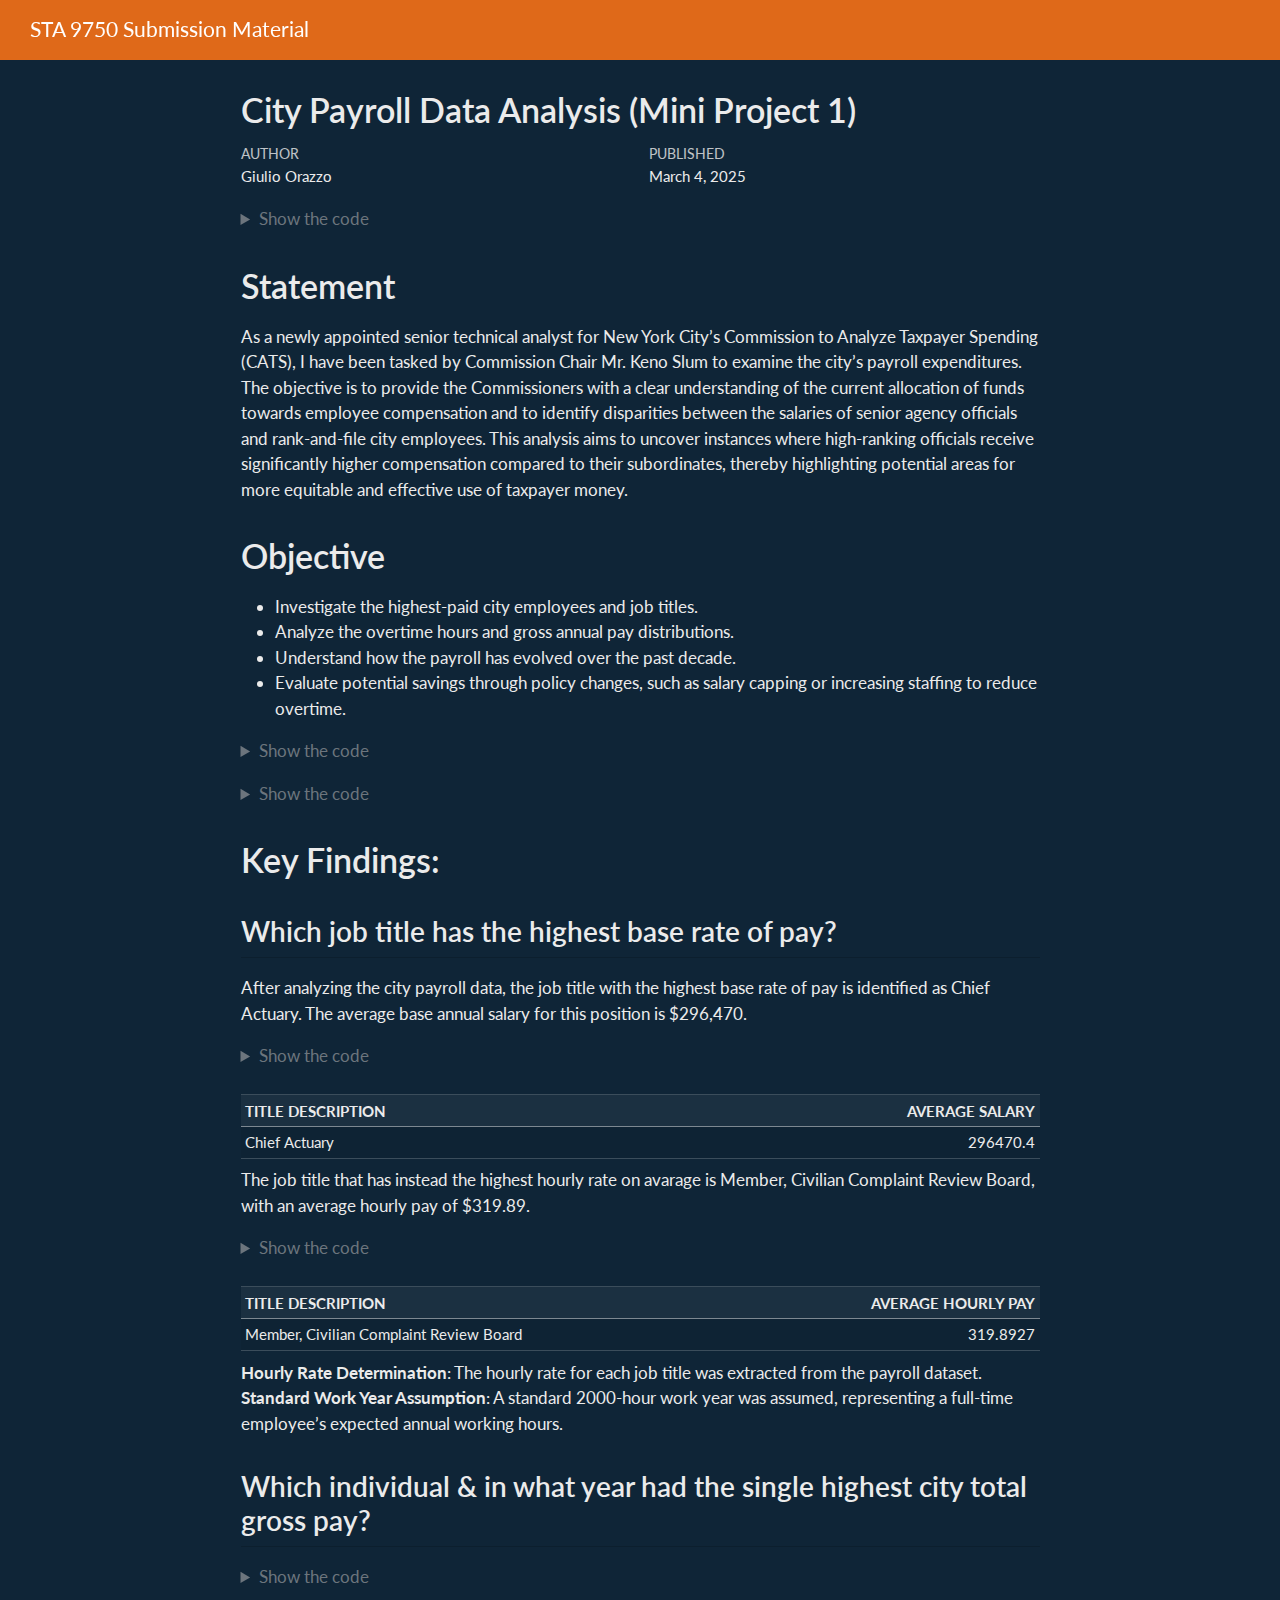
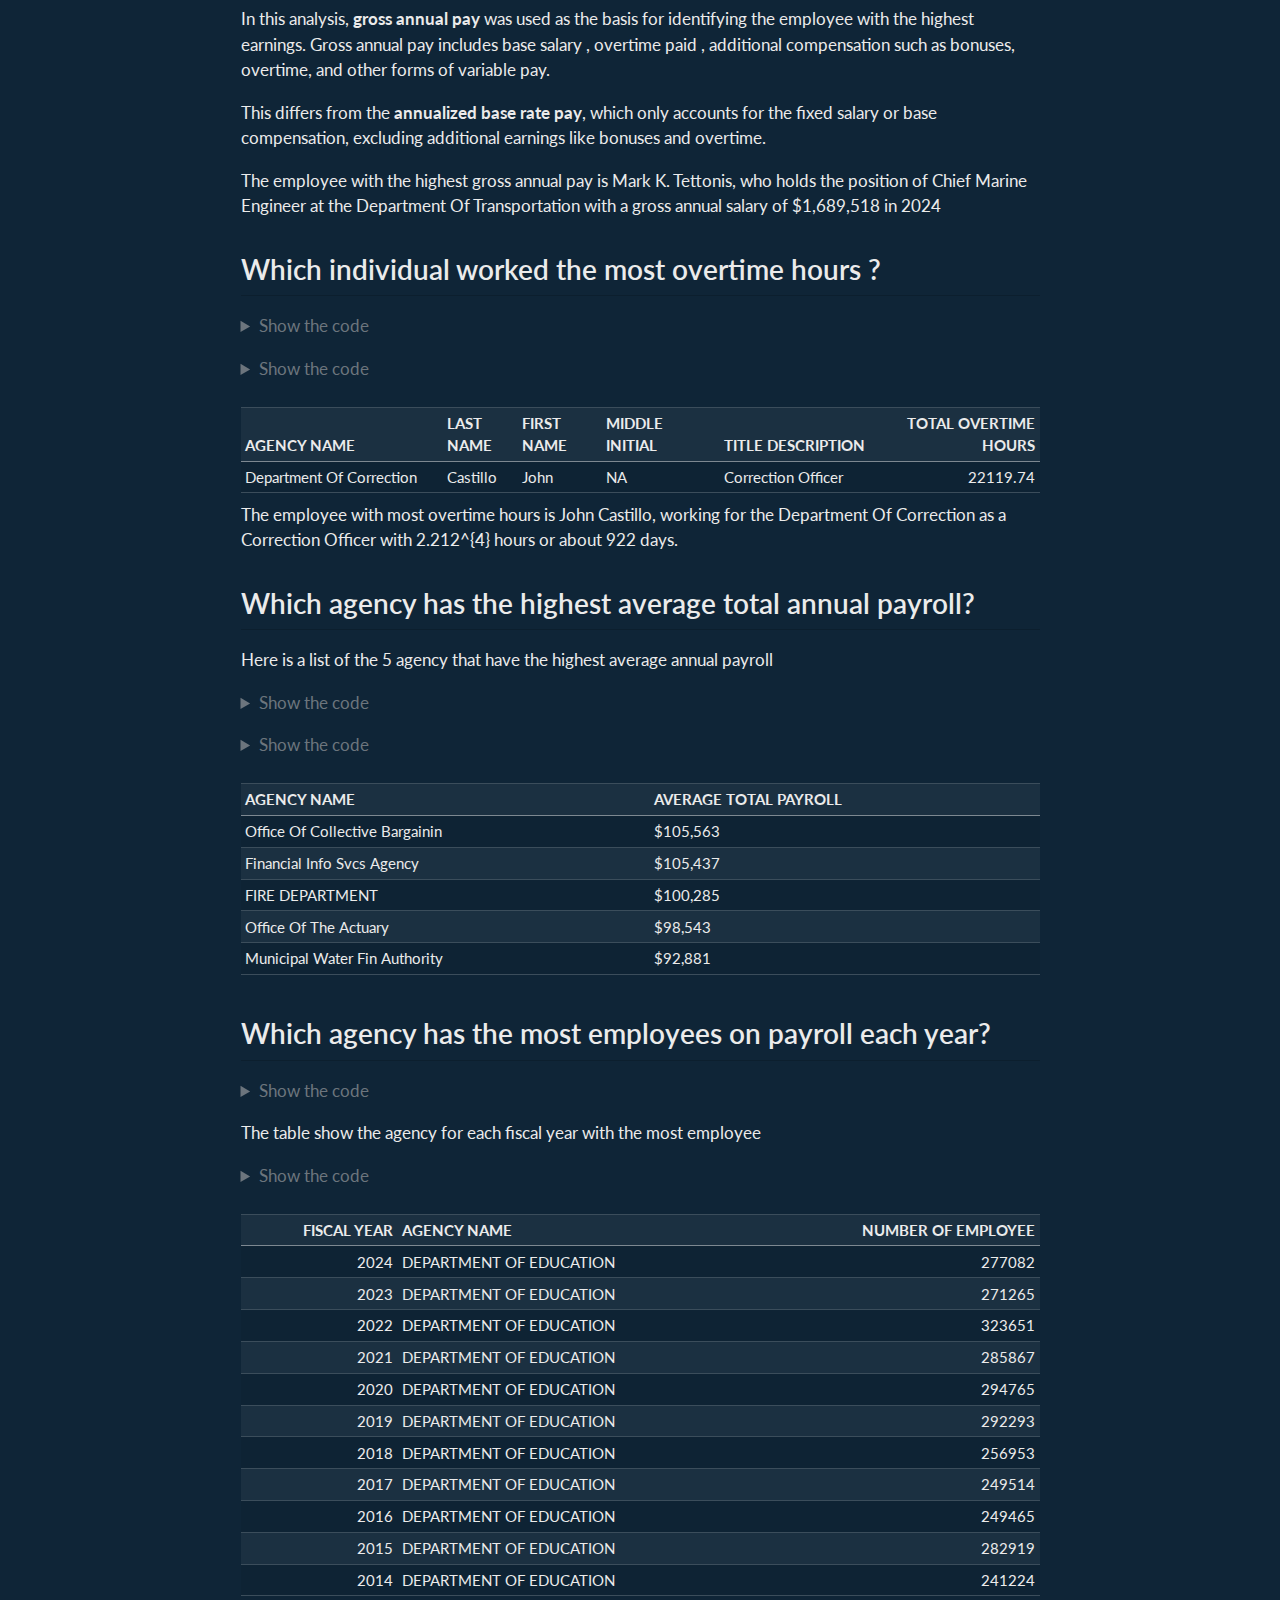
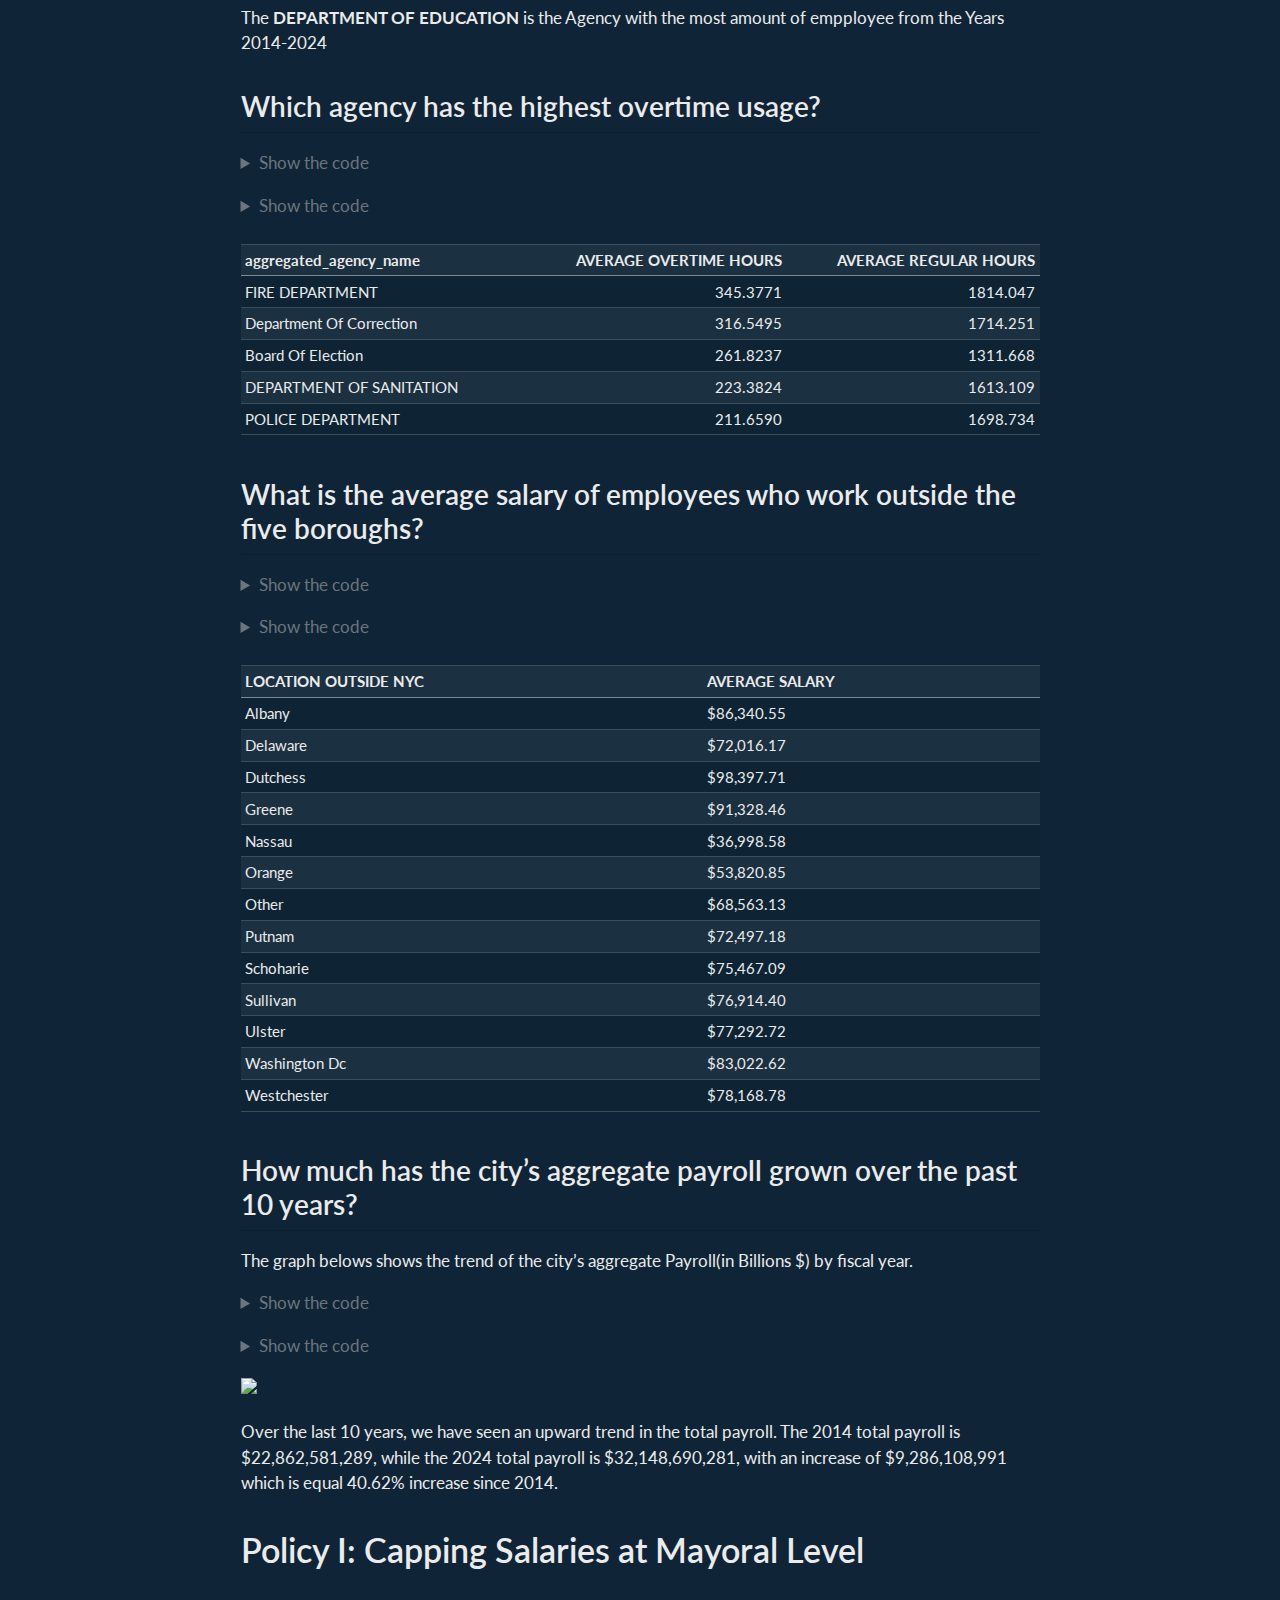
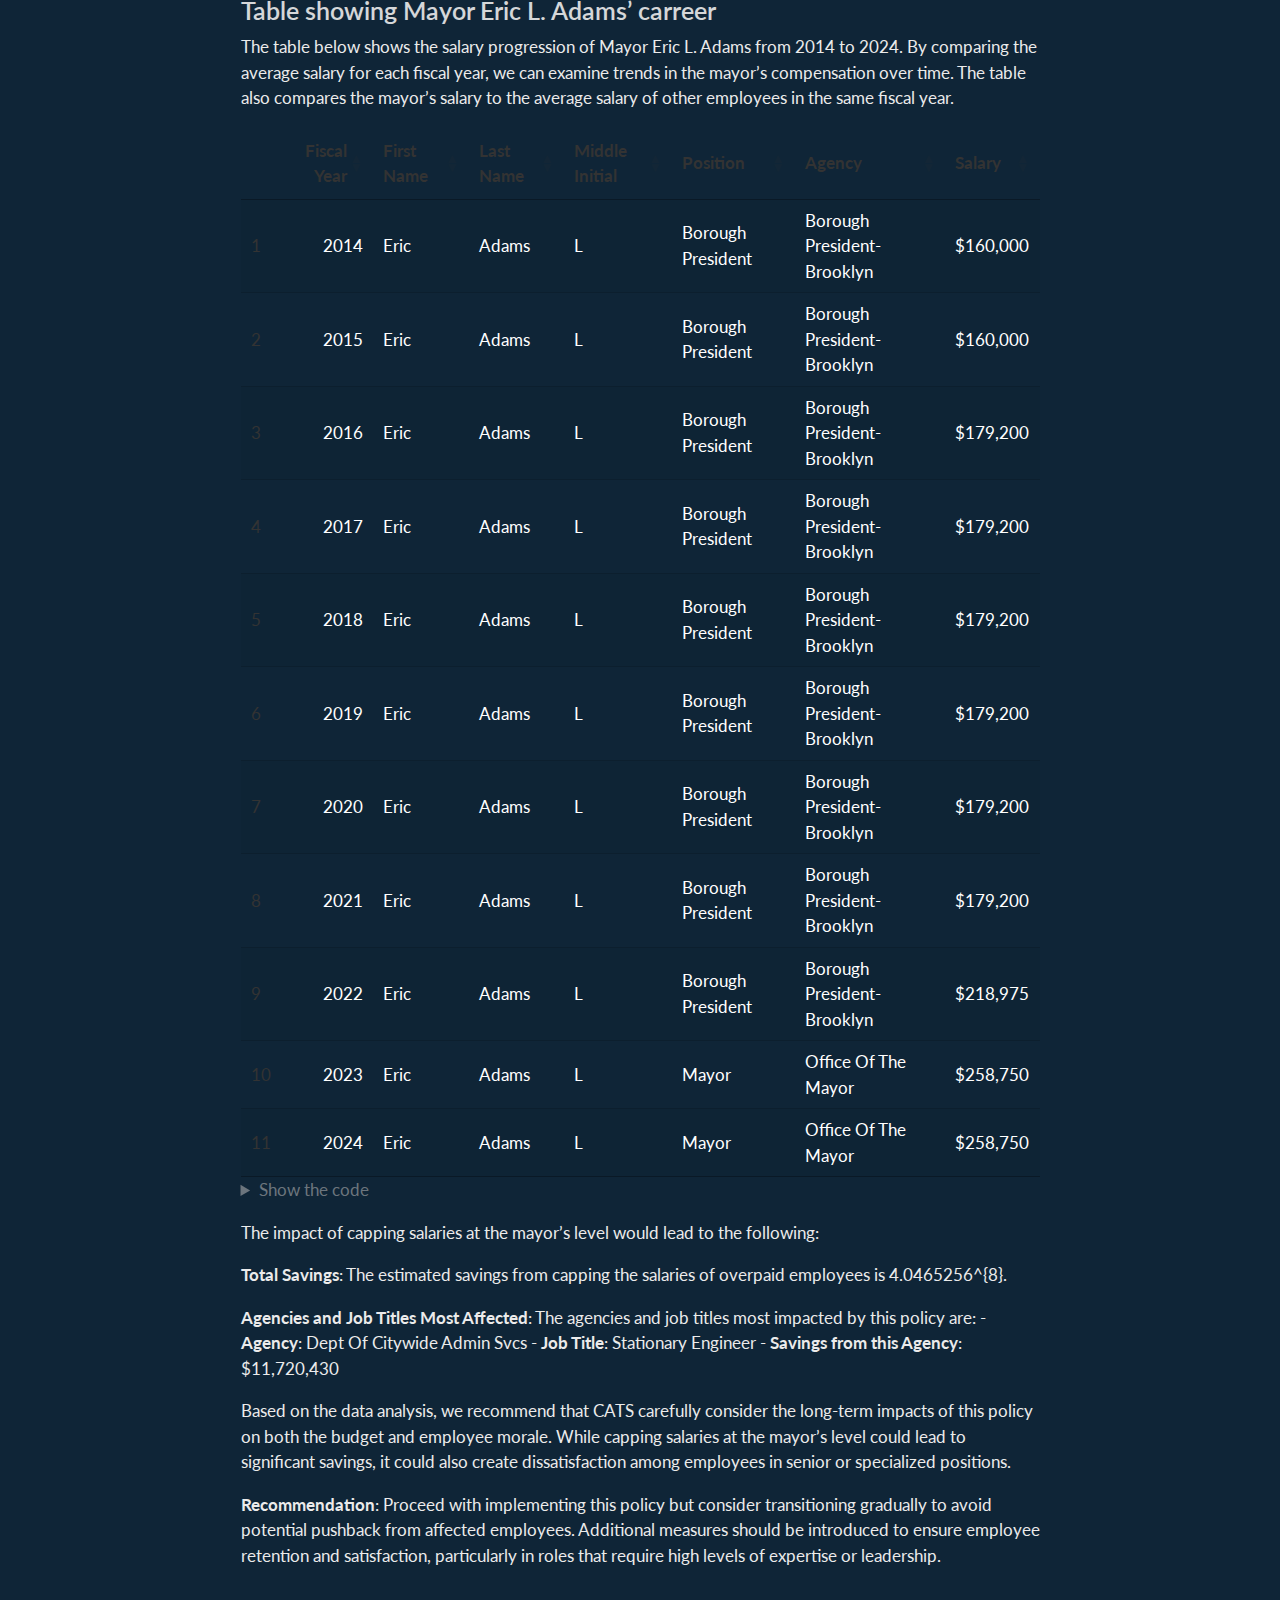
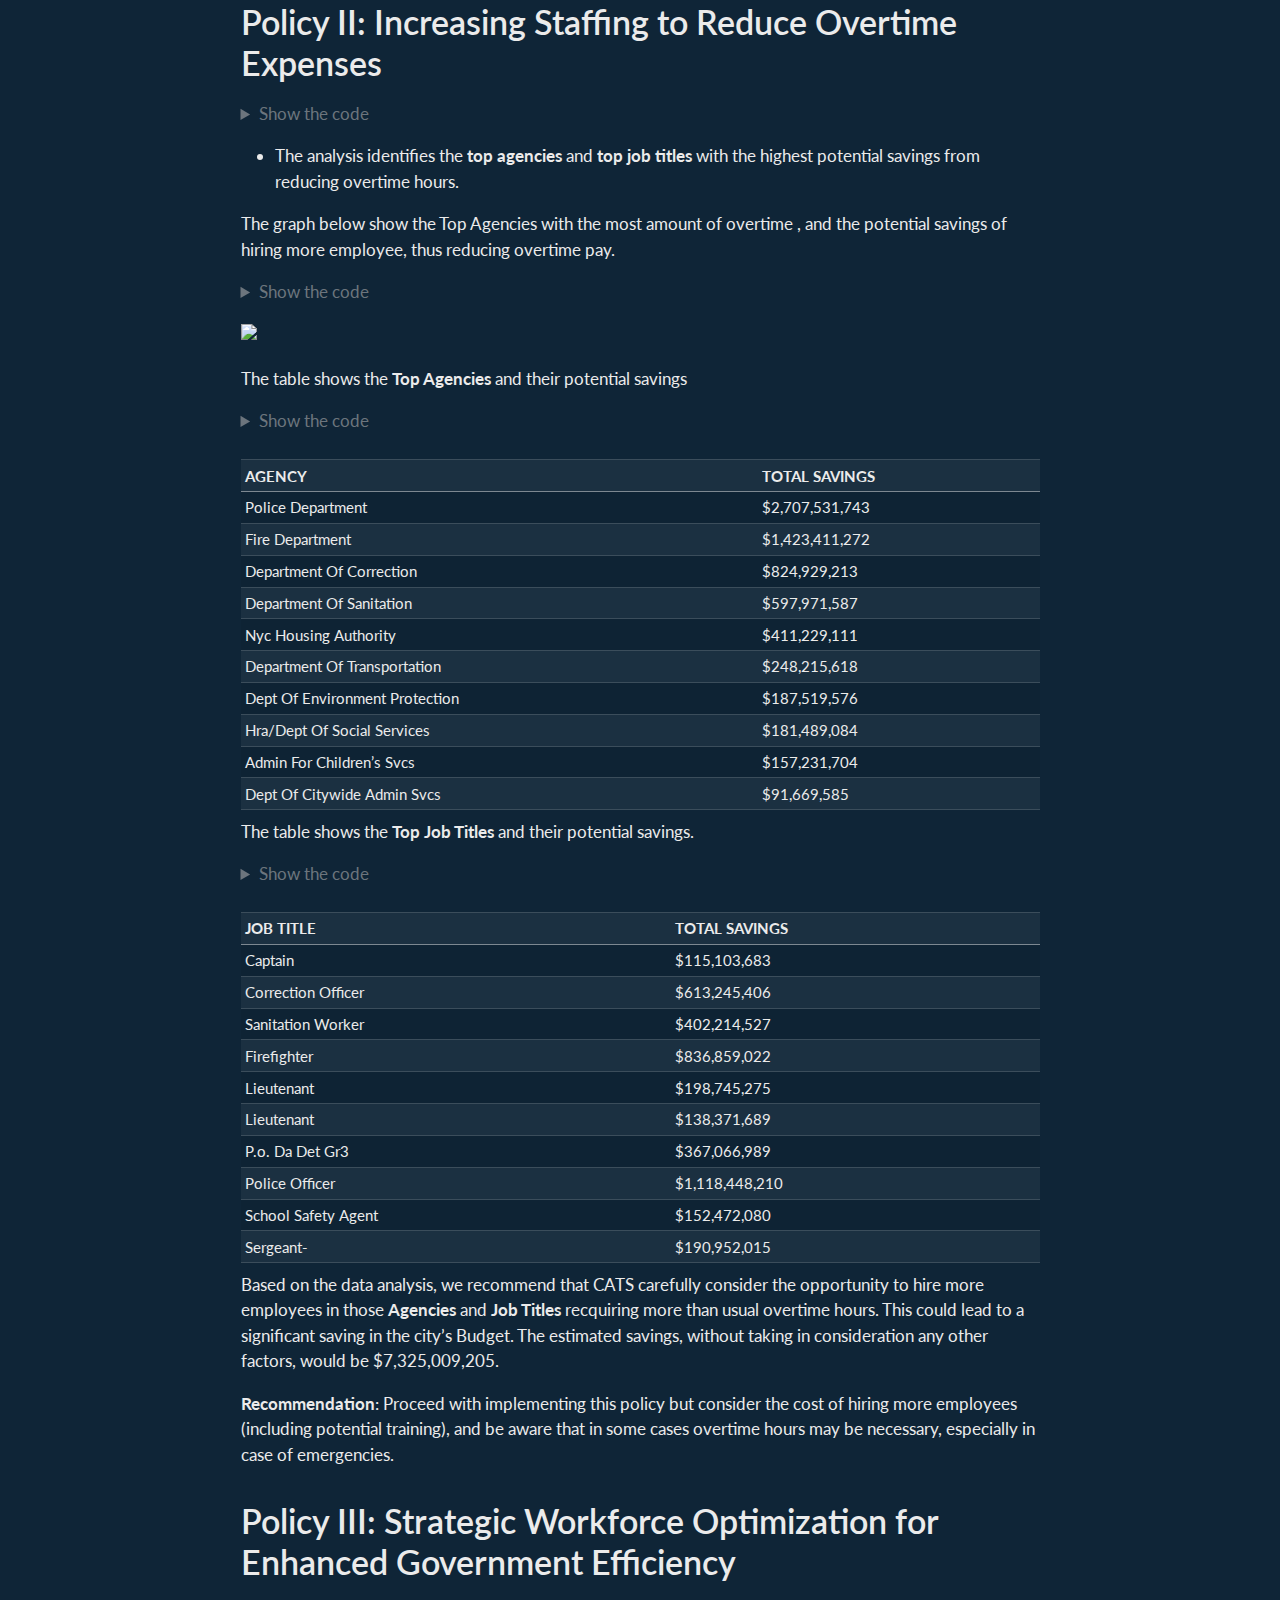
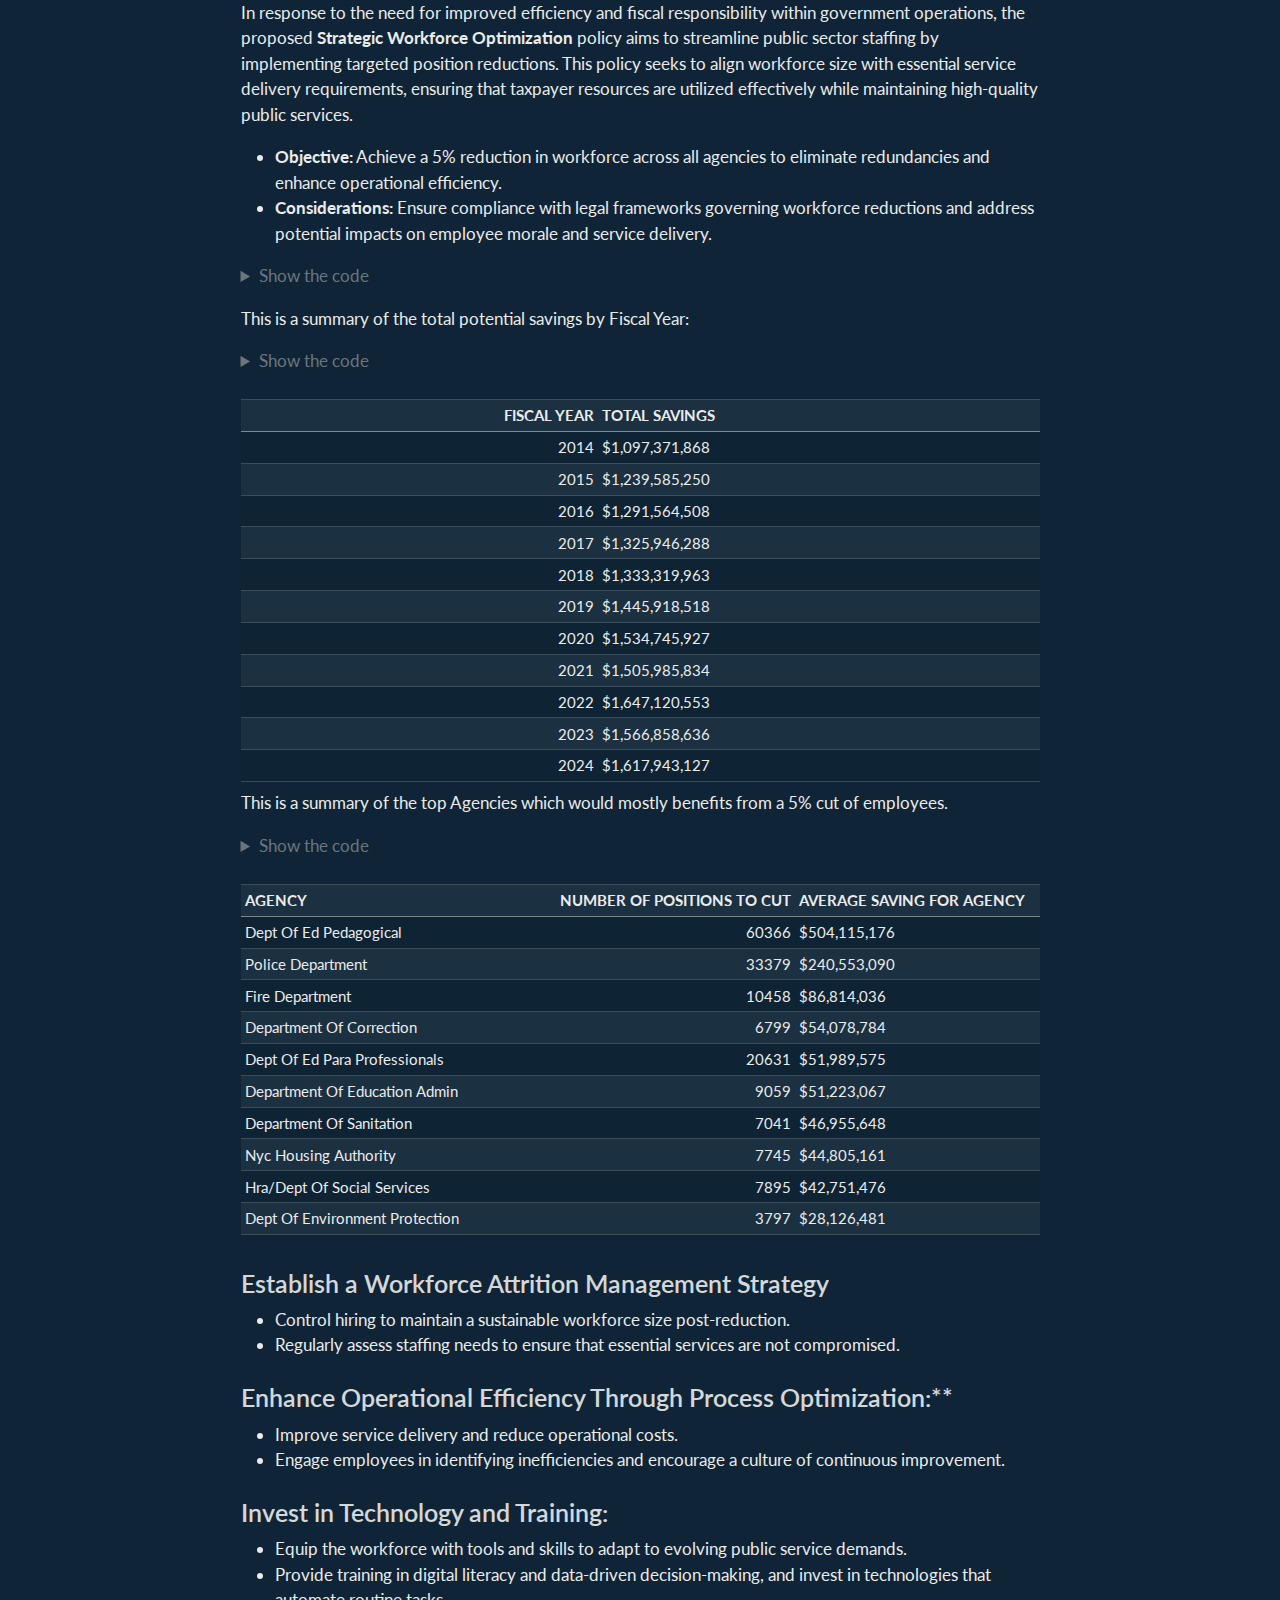
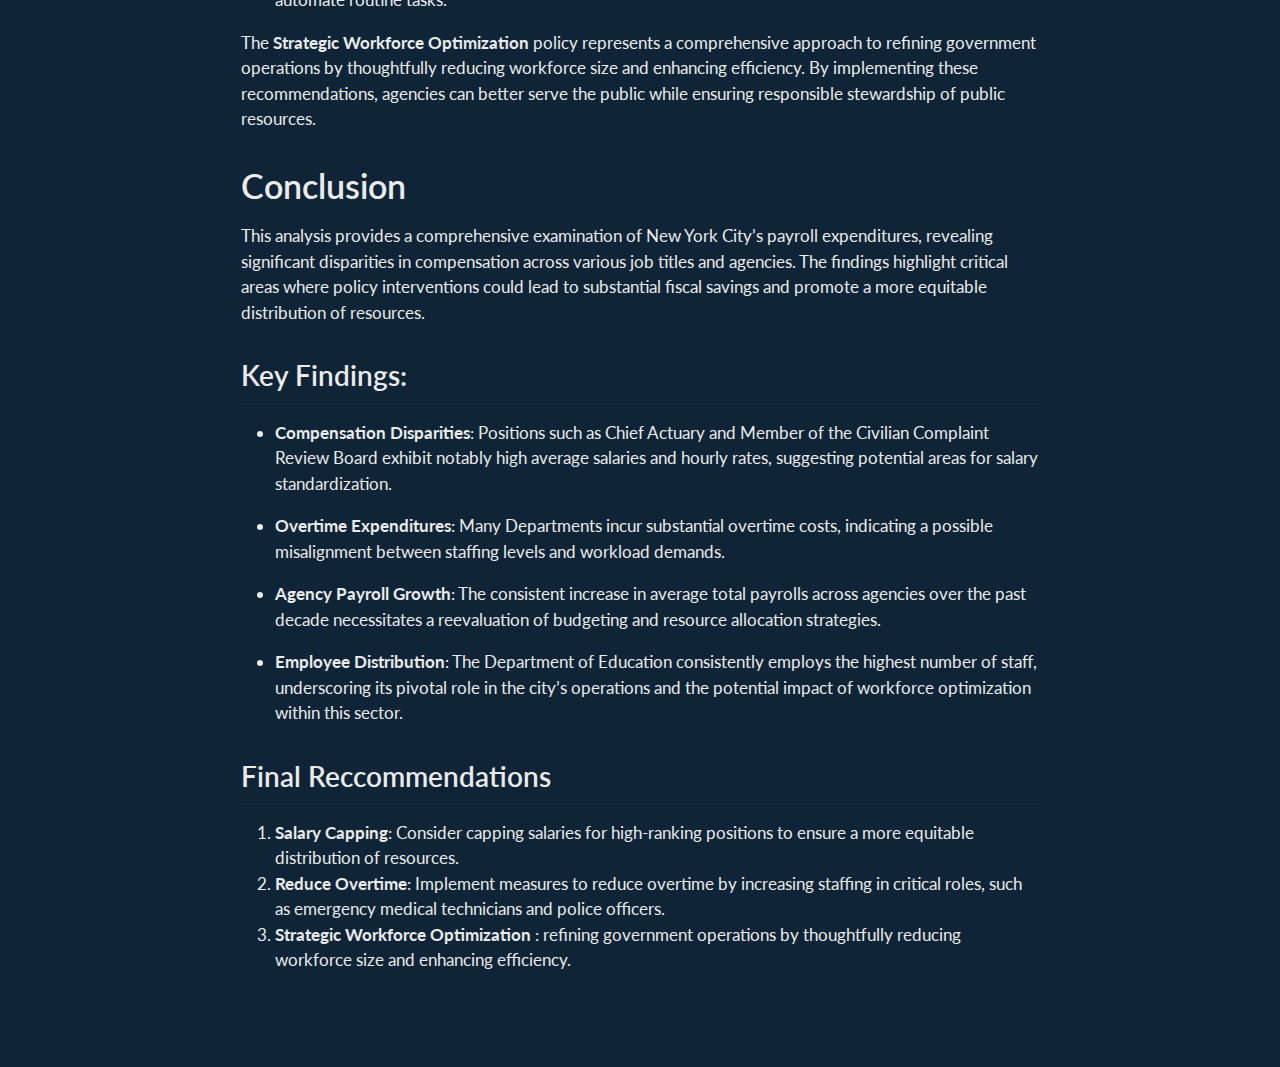
==== commit 261c7f45: "updated" ====
--- a/docs/mp01.html
+++ b/docs/mp01.html
@@ -863,8 +863,8 @@
 <p>The table below shows the salary progression of Mayor Eric L. Adams from 2014 to 2024. By comparing the average salary for each fiscal year, we can examine trends in the mayor’s compensation over time. The table also compares the mayor’s salary to the average salary of other employees in the same fiscal year.</p>
 <div class="cell">
 <div class="cell-output-display">
-<div class="datatables html-widget html-fill-item" id="htmlwidget-1e8e2da60a2223f172d8" style="width:100%;height:auto;"></div>
-<script type="application/json" data-for="htmlwidget-1e8e2da60a2223f172d8">{"x":{"filter":"none","vertical":false,"data":[["1","2","3","4","5","6","7","8","9","10","11"],[2014,2015,2016,2017,2018,2019,2020,2021,2022,2023,2024],["Eric","Eric","Eric","Eric","Eric","Eric","Eric","Eric","Eric","Eric","Eric"],["Adams","Adams","Adams","Adams","Adams","Adams","Adams","Adams","Adams","Adams","Adams"],["L","L","L","L","L","L","L","L","L","L","L"],["Borough President","Borough President","Borough President","Borough President","Borough President","Borough President","Borough President","Borough President","Borough President","Mayor","Mayor"],["Borough President-Brooklyn","Borough President-Brooklyn","Borough President-Brooklyn","Borough President-Brooklyn","Borough President-Brooklyn","Borough President-Brooklyn","Borough President-Brooklyn","Borough President-Brooklyn","Borough President-Brooklyn","Office Of The Mayor","Office Of The Mayor"],["$160,000","$160,000","$179,200","$179,200","$179,200","$179,200","$179,200","$179,200","$218,975","$258,750","$258,750"]],"container":"<table class=\"display\">\n  <thead>\n    <tr>\n      <th> <\/th>\n      <th>Fiscal Year<\/th>\n      <th>First Name<\/th>\n      <th>Last Name<\/th>\n      <th>Middle Initial<\/th>\n      <th>Position<\/th>\n      <th>Agency<\/th>\n      <th>Salary<\/th>\n    <\/tr>\n  <\/thead>\n<\/table>","options":{"pageLength":12,"dom":"t","columnDefs":[{"className":"dt-right","targets":1},{"orderable":false,"targets":0},{"name":" ","targets":0},{"name":"Fiscal Year","targets":1},{"name":"First Name","targets":2},{"name":"Last Name","targets":3},{"name":"Middle Initial","targets":4},{"name":"Position","targets":5},{"name":"Agency","targets":6},{"name":"Salary","targets":7}],"order":[],"autoWidth":false,"orderClasses":false,"lengthMenu":[10,12,25,50,100],"rowCallback":"function(row, data, displayNum, displayIndex, dataIndex) {\nvar value=data[1]; $(this.api().cell(row, 1).node()).css({'color':'white'});\nvar value=data[2]; $(this.api().cell(row, 2).node()).css({'color':'white'});\nvar value=data[3]; $(this.api().cell(row, 3).node()).css({'color':'white'});\nvar value=data[4]; $(this.api().cell(row, 4).node()).css({'color':'white'});\nvar value=data[5]; $(this.api().cell(row, 5).node()).css({'color':'white'});\nvar value=data[6]; $(this.api().cell(row, 6).node()).css({'color':'white'});\nvar value=data[7]; $(this.api().cell(row, 7).node()).css({'color':'white'});\nvar value=data[1]; $(this.api().cell(row, 1).node()).css({'color':'white'});\nvar value=data[2]; $(this.api().cell(row, 2).node()).css({'color':'white'});\nvar value=data[3]; $(this.api().cell(row, 3).node()).css({'color':'white'});\nvar value=data[4]; $(this.api().cell(row, 4).node()).css({'color':'white'});\nvar value=data[5]; $(this.api().cell(row, 5).node()).css({'color':'white'});\nvar value=data[6]; $(this.api().cell(row, 6).node()).css({'color':'white'});\nvar value=data[7]; $(this.api().cell(row, 7).node()).css({'color':'white'});\n}"}},"evals":["options.rowCallback"],"jsHooks":[]}</script>
+<div class="datatables html-widget html-fill-item" id="htmlwidget-f6a26d4a64b88c20d3f4" style="width:100%;height:auto;"></div>
+<script type="application/json" data-for="htmlwidget-f6a26d4a64b88c20d3f4">{"x":{"filter":"none","vertical":false,"data":[["1","2","3","4","5","6","7","8","9","10","11"],[2014,2015,2016,2017,2018,2019,2020,2021,2022,2023,2024],["Eric","Eric","Eric","Eric","Eric","Eric","Eric","Eric","Eric","Eric","Eric"],["Adams","Adams","Adams","Adams","Adams","Adams","Adams","Adams","Adams","Adams","Adams"],["L","L","L","L","L","L","L","L","L","L","L"],["Borough President","Borough President","Borough President","Borough President","Borough President","Borough President","Borough President","Borough President","Borough President","Mayor","Mayor"],["Borough President-Brooklyn","Borough President-Brooklyn","Borough President-Brooklyn","Borough President-Brooklyn","Borough President-Brooklyn","Borough President-Brooklyn","Borough President-Brooklyn","Borough President-Brooklyn","Borough President-Brooklyn","Office Of The Mayor","Office Of The Mayor"],["$160,000","$160,000","$179,200","$179,200","$179,200","$179,200","$179,200","$179,200","$218,975","$258,750","$258,750"]],"container":"<table class=\"display\">\n  <thead>\n    <tr>\n      <th> <\/th>\n      <th>Fiscal Year<\/th>\n      <th>First Name<\/th>\n      <th>Last Name<\/th>\n      <th>Middle Initial<\/th>\n      <th>Position<\/th>\n      <th>Agency<\/th>\n      <th>Salary<\/th>\n    <\/tr>\n  <\/thead>\n<\/table>","options":{"pageLength":12,"dom":"t","columnDefs":[{"className":"dt-right","targets":1},{"orderable":false,"targets":0},{"name":" ","targets":0},{"name":"Fiscal Year","targets":1},{"name":"First Name","targets":2},{"name":"Last Name","targets":3},{"name":"Middle Initial","targets":4},{"name":"Position","targets":5},{"name":"Agency","targets":6},{"name":"Salary","targets":7}],"order":[],"autoWidth":false,"orderClasses":false,"lengthMenu":[10,12,25,50,100],"rowCallback":"function(row, data, displayNum, displayIndex, dataIndex) {\nvar value=data[1]; $(this.api().cell(row, 1).node()).css({'color':'white'});\nvar value=data[2]; $(this.api().cell(row, 2).node()).css({'color':'white'});\nvar value=data[3]; $(this.api().cell(row, 3).node()).css({'color':'white'});\nvar value=data[4]; $(this.api().cell(row, 4).node()).css({'color':'white'});\nvar value=data[5]; $(this.api().cell(row, 5).node()).css({'color':'white'});\nvar value=data[6]; $(this.api().cell(row, 6).node()).css({'color':'white'});\nvar value=data[7]; $(this.api().cell(row, 7).node()).css({'color':'white'});\nvar value=data[1]; $(this.api().cell(row, 1).node()).css({'color':'white'});\nvar value=data[2]; $(this.api().cell(row, 2).node()).css({'color':'white'});\nvar value=data[3]; $(this.api().cell(row, 3).node()).css({'color':'white'});\nvar value=data[4]; $(this.api().cell(row, 4).node()).css({'color':'white'});\nvar value=data[5]; $(this.api().cell(row, 5).node()).css({'color':'white'});\nvar value=data[6]; $(this.api().cell(row, 6).node()).css({'color':'white'});\nvar value=data[7]; $(this.api().cell(row, 7).node()).css({'color':'white'});\n}"}},"evals":["options.rowCallback"],"jsHooks":[]}</script>
 </div>
 </div>
 <div class="cell">
--- a/docs/site_libs/datatables-css-0.0.0/datatables-crosstalk.css
+++ b/docs/site_libs/datatables-css-0.0.0/datatables-crosstalk.css
@@ -0,0 +1,32 @@
+.dt-crosstalk-fade {
+  opacity: 0.2;
+}
+
+html body div.DTS div.dataTables_scrollBody {
+  background: none;
+}
+
+
+/*
+Fix https://github.com/rstudio/DT/issues/563
+If the `table.display` is set to "block" (e.g., pkgdown), the browser will display
+datatable objects strangely. The search panel and the page buttons will still be
+in full-width but the table body will be "compact" and shorter.
+In therory, having this attributes will affect `dom="t"`
+with `display: block` users. But in reality, there should be no one.
+We may remove the below lines in the future if the upstream agree to have this there.
+See https://github.com/DataTables/DataTablesSrc/issues/160
+*/
+
+table.dataTable {
+  display: table;
+}
+
+
+/*
+When DTOutput(fill = TRUE), it receives a .html-fill-item class (via htmltools::bindFillRole()), which effectively amounts to `flex: 1 1 auto`. That's mostly fine, but the case where `fillContainer=TRUE`+`height:auto`+`flex-basis:auto` and the container (e.g., a bslib::card()) doesn't have a defined height is a bit problematic since the table wants to fit the parent but the parent wants to fit the table, which results pretty small table height (maybe because there is a minimum height somewhere?). It seems better in this case to impose a 400px height default for the table, which we can do by setting `flex-basis` to 400px (the table is still allowed to grow/shrink when the container has an opinionated height).
+*/
+
+.html-fill-container > .html-fill-item.datatables {
+  flex-basis: 400px;
+}
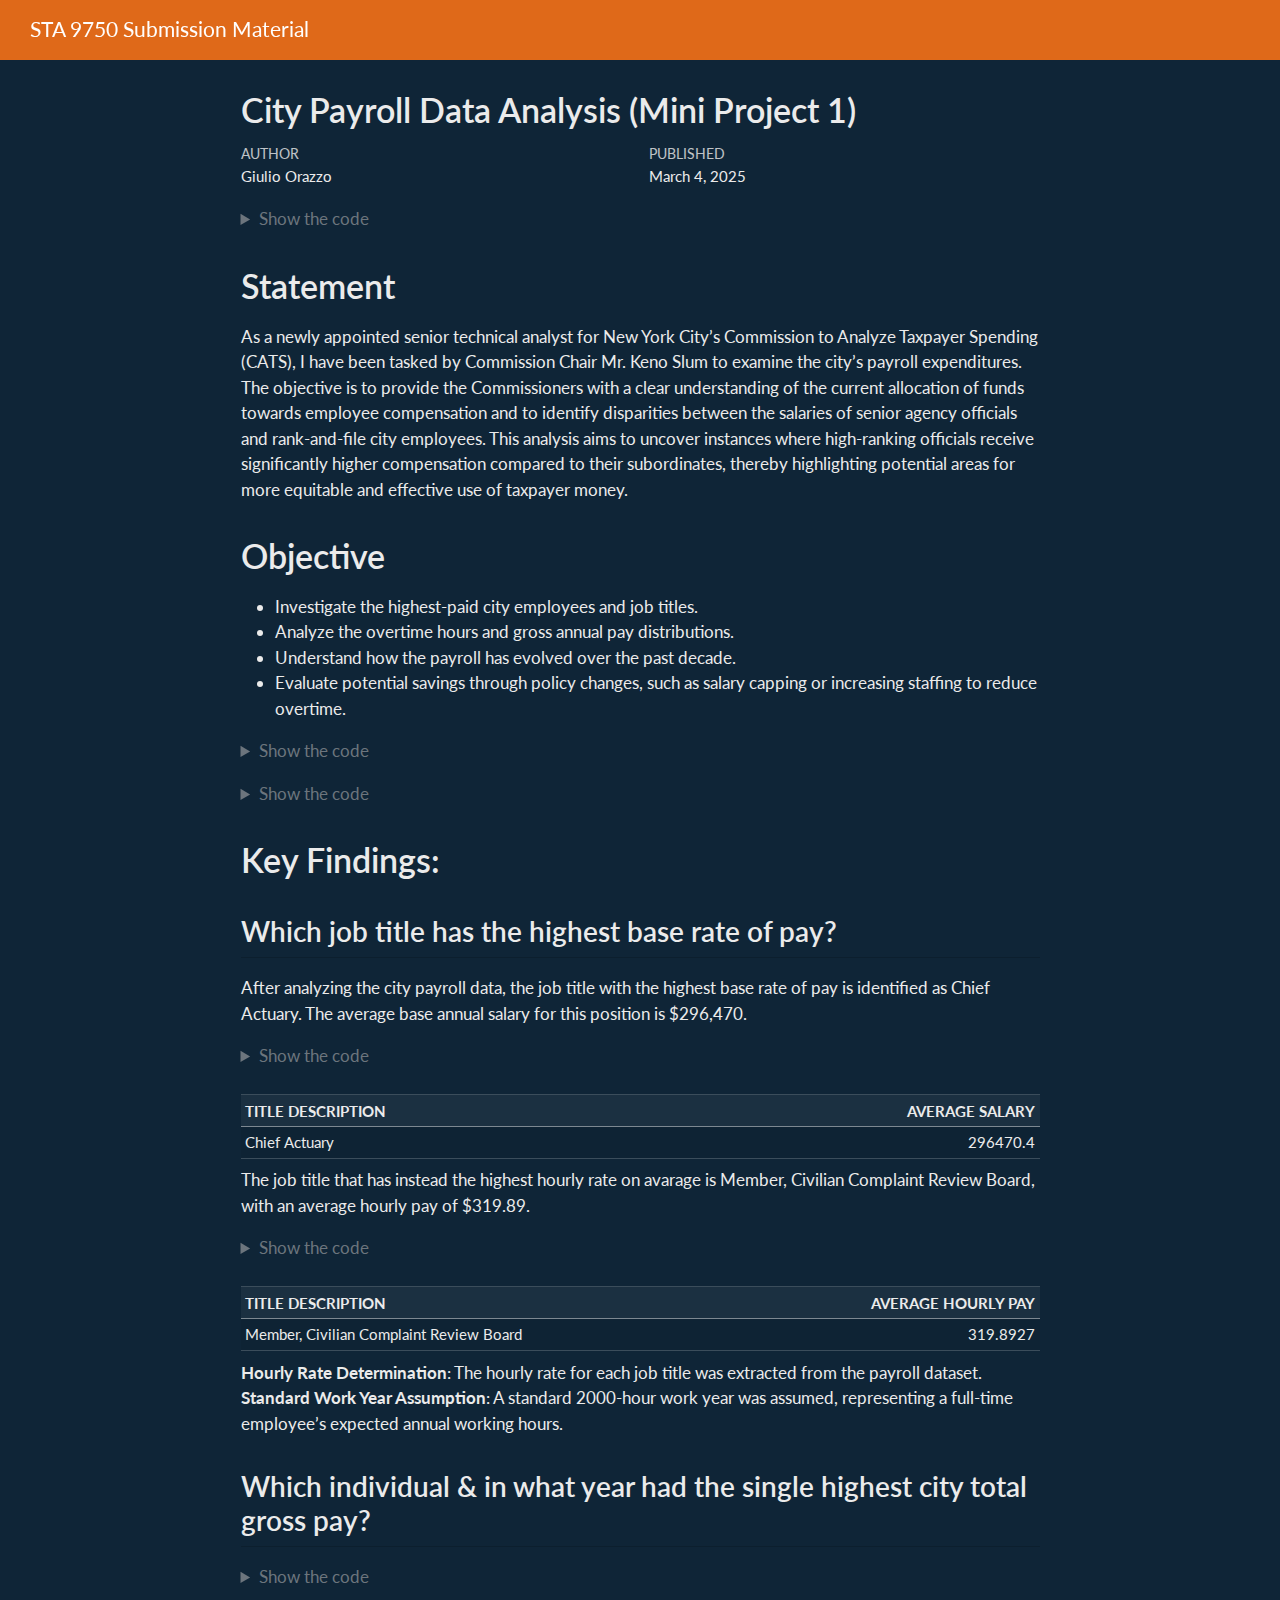
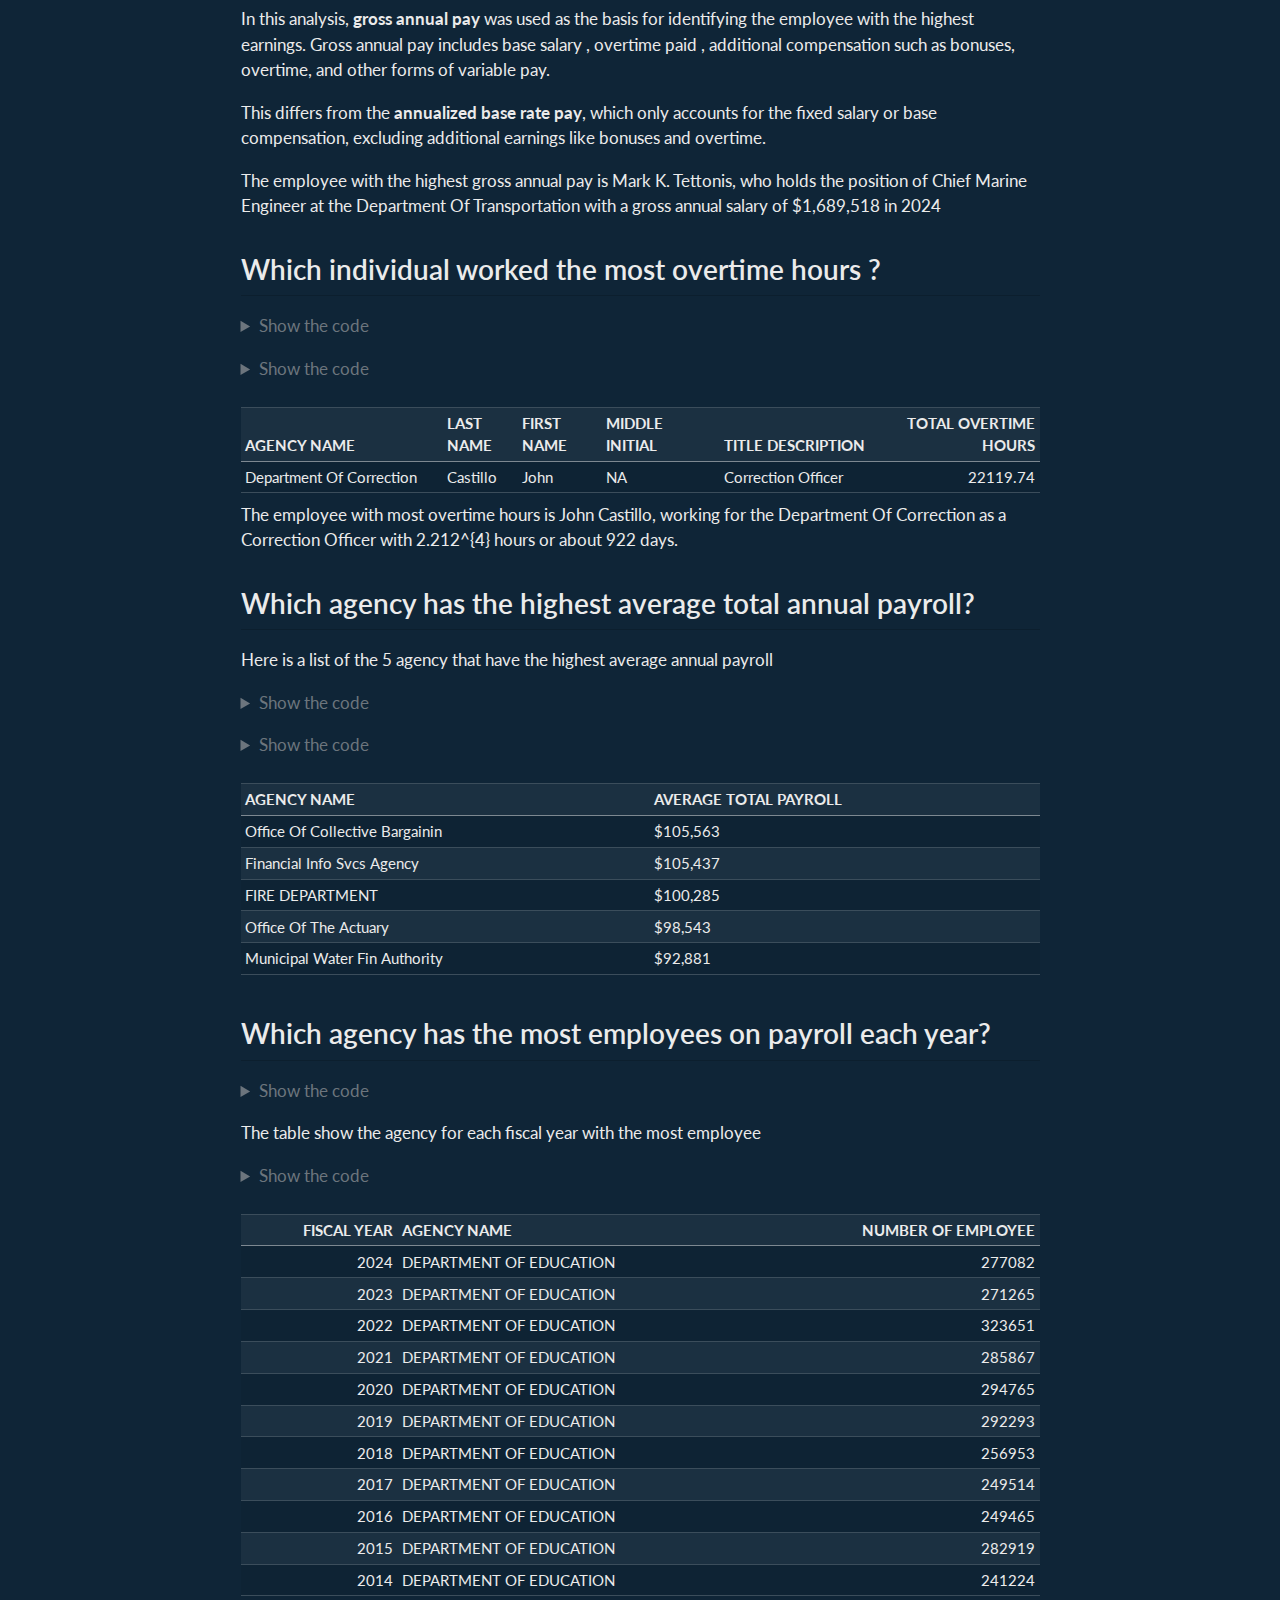
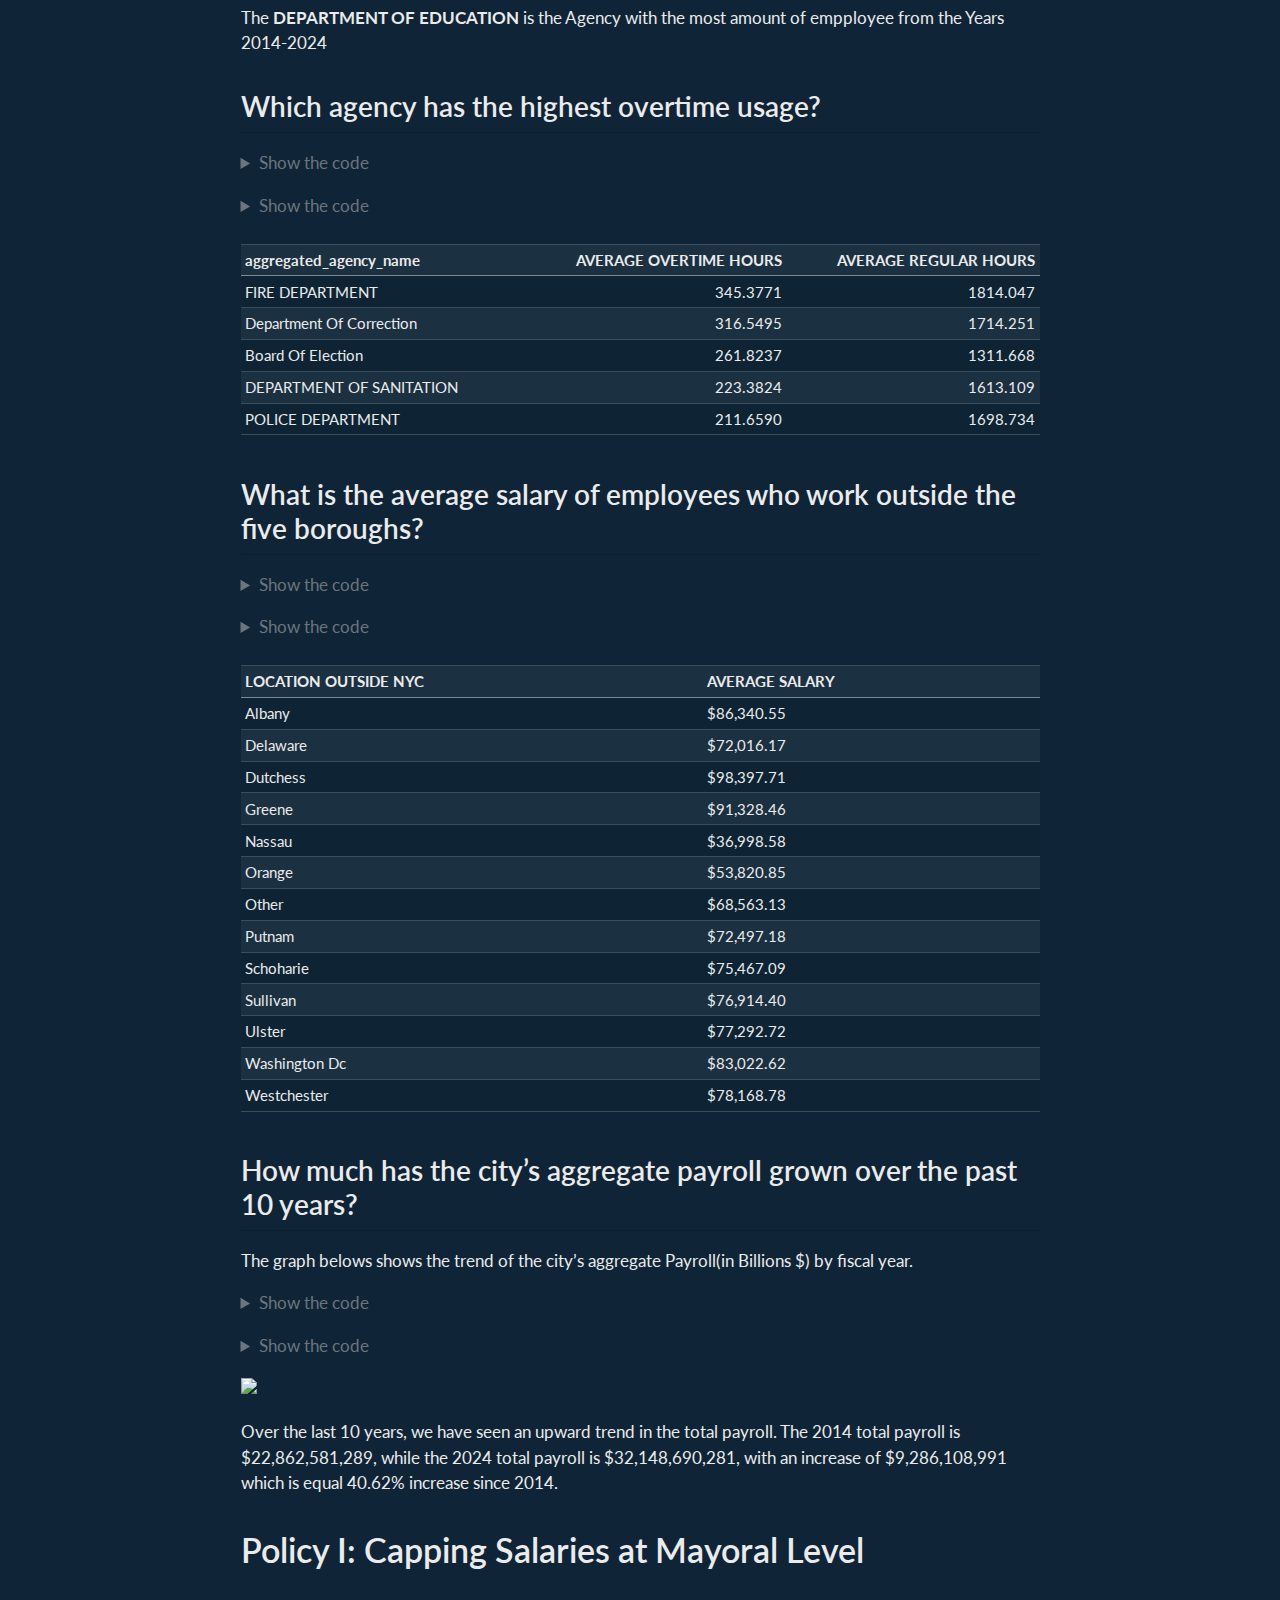
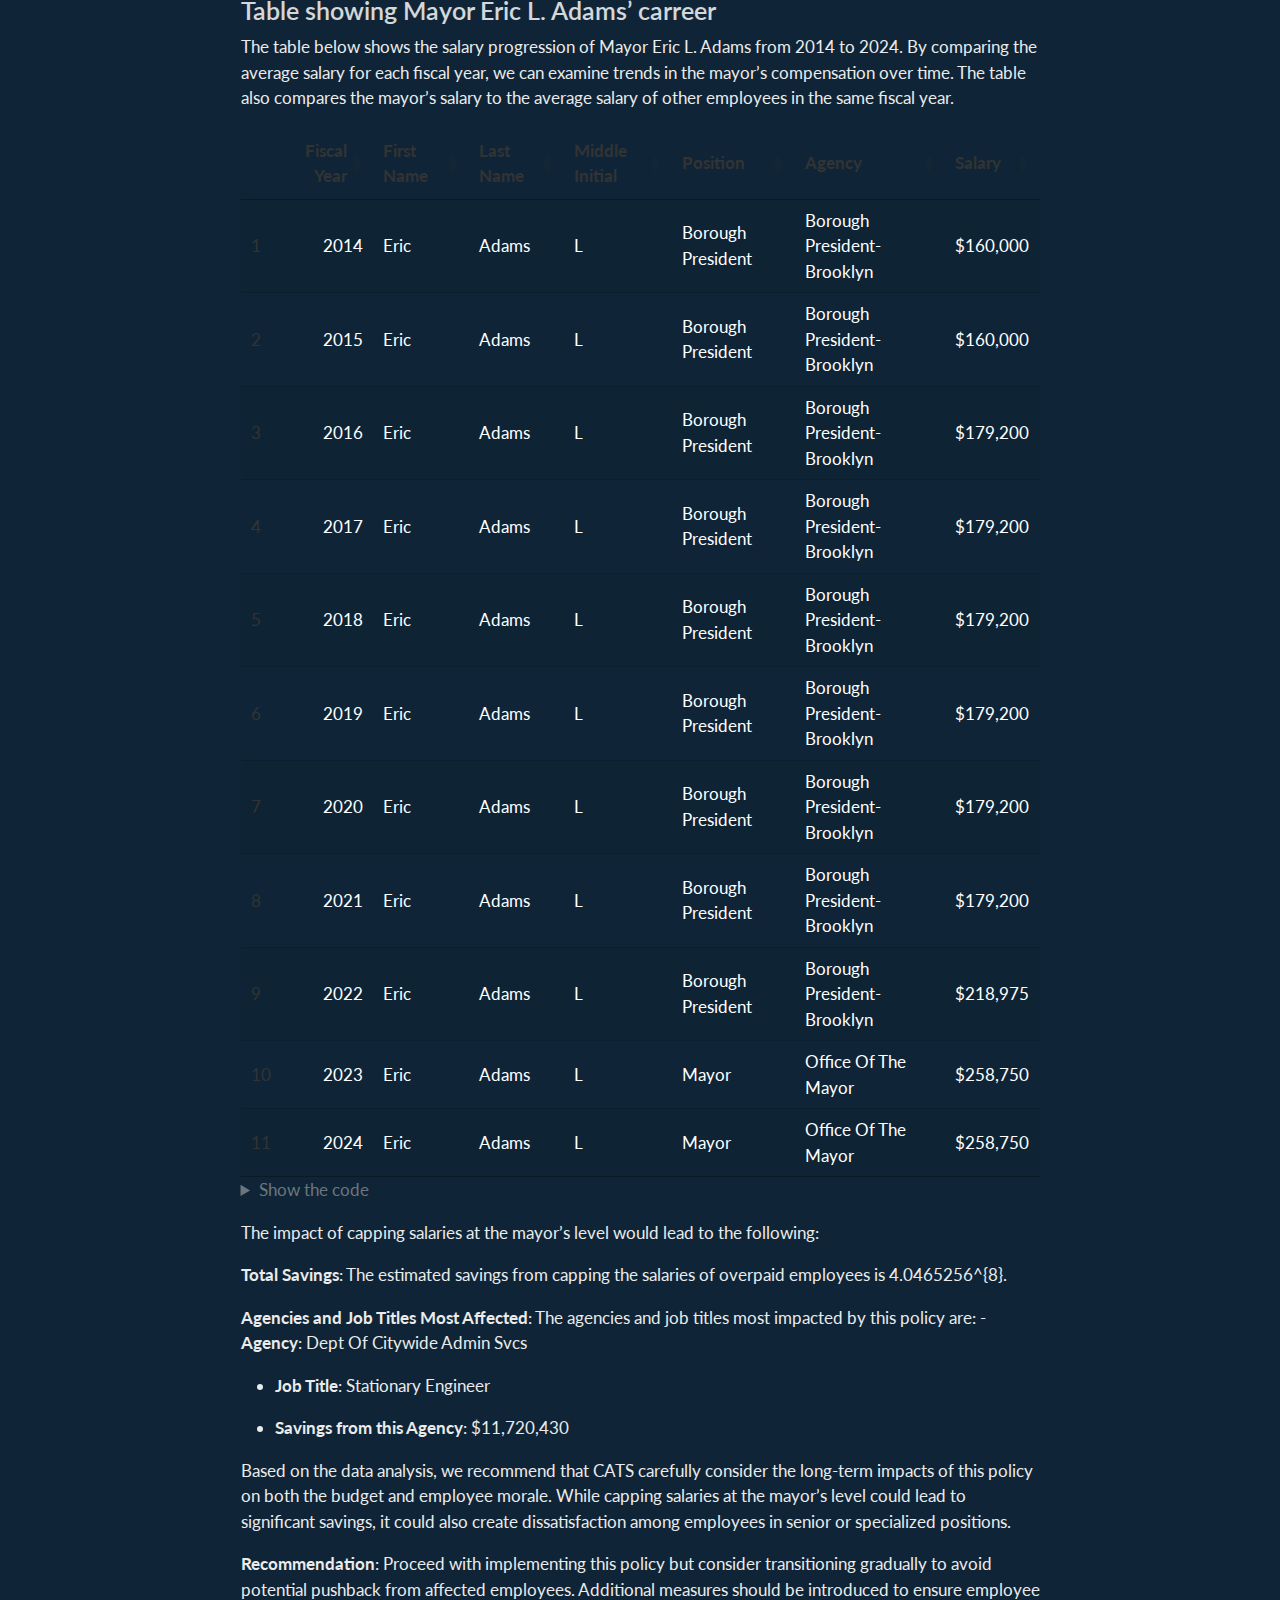
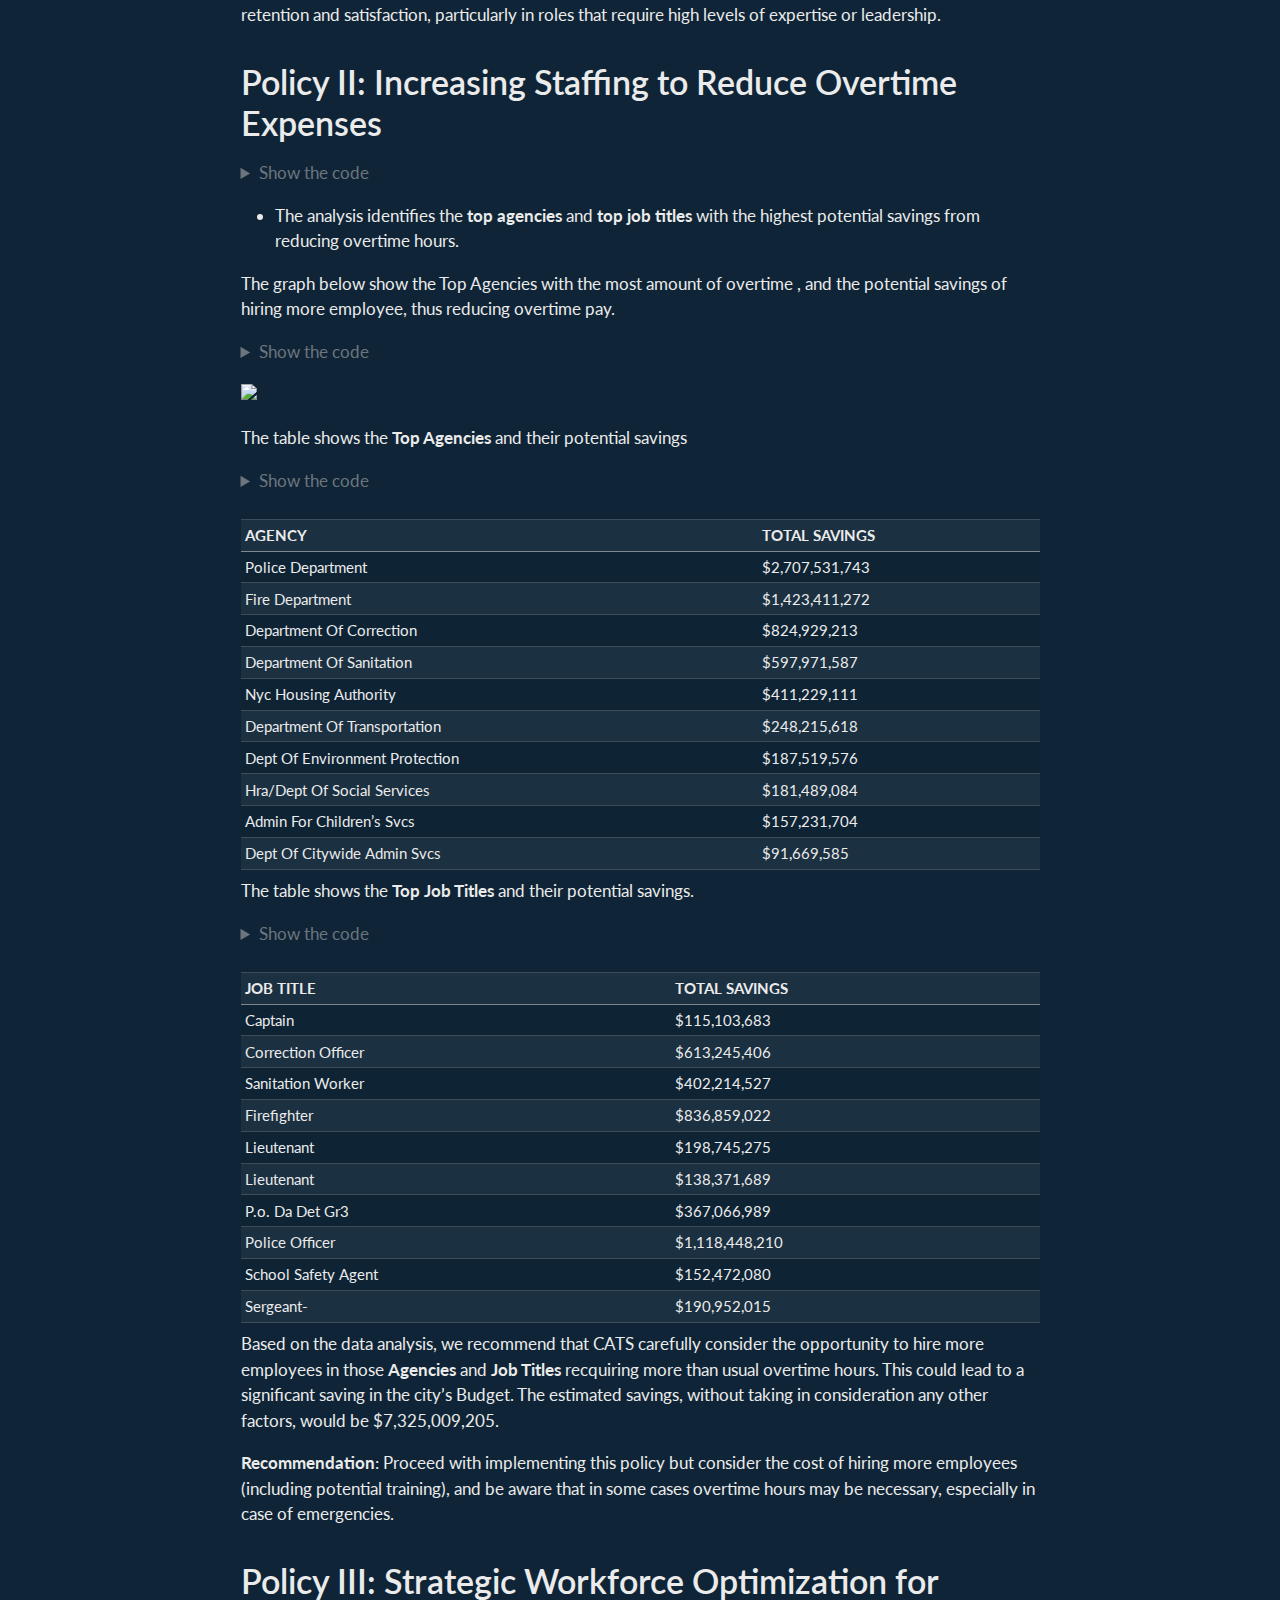
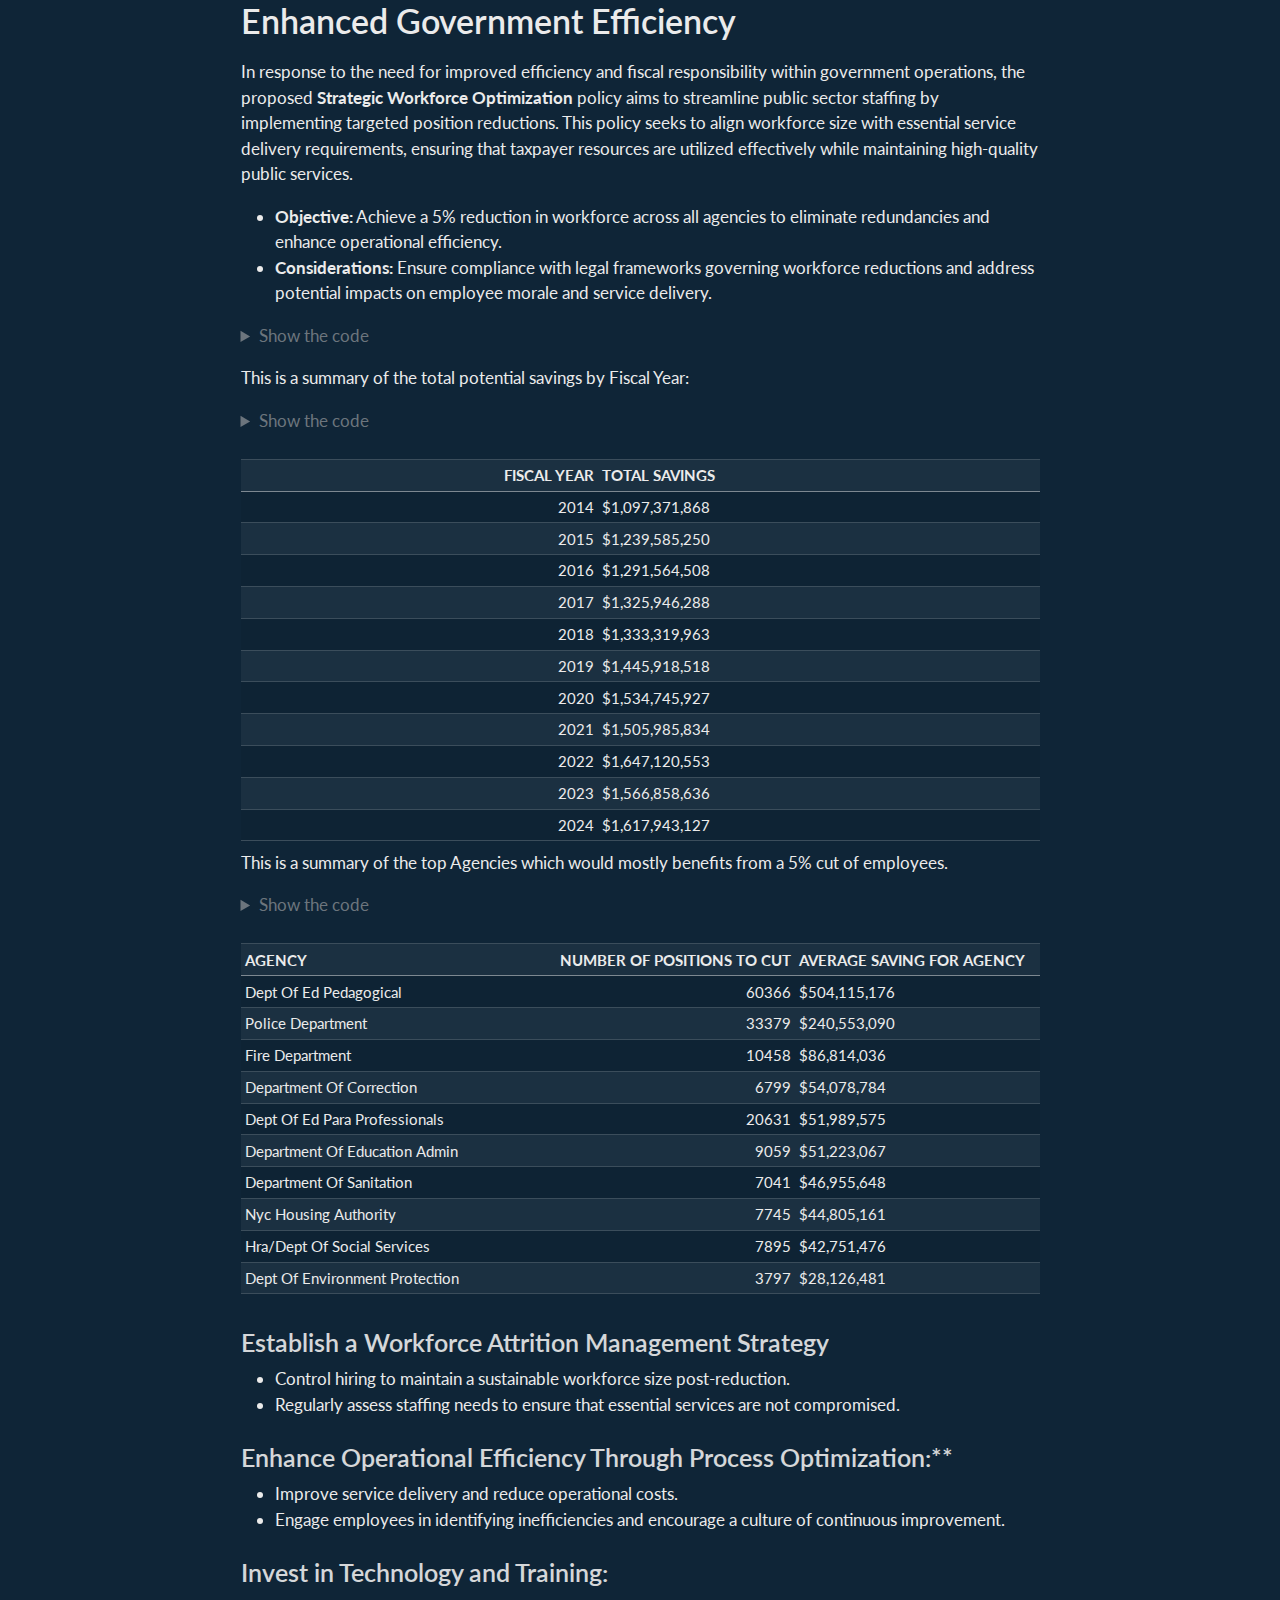
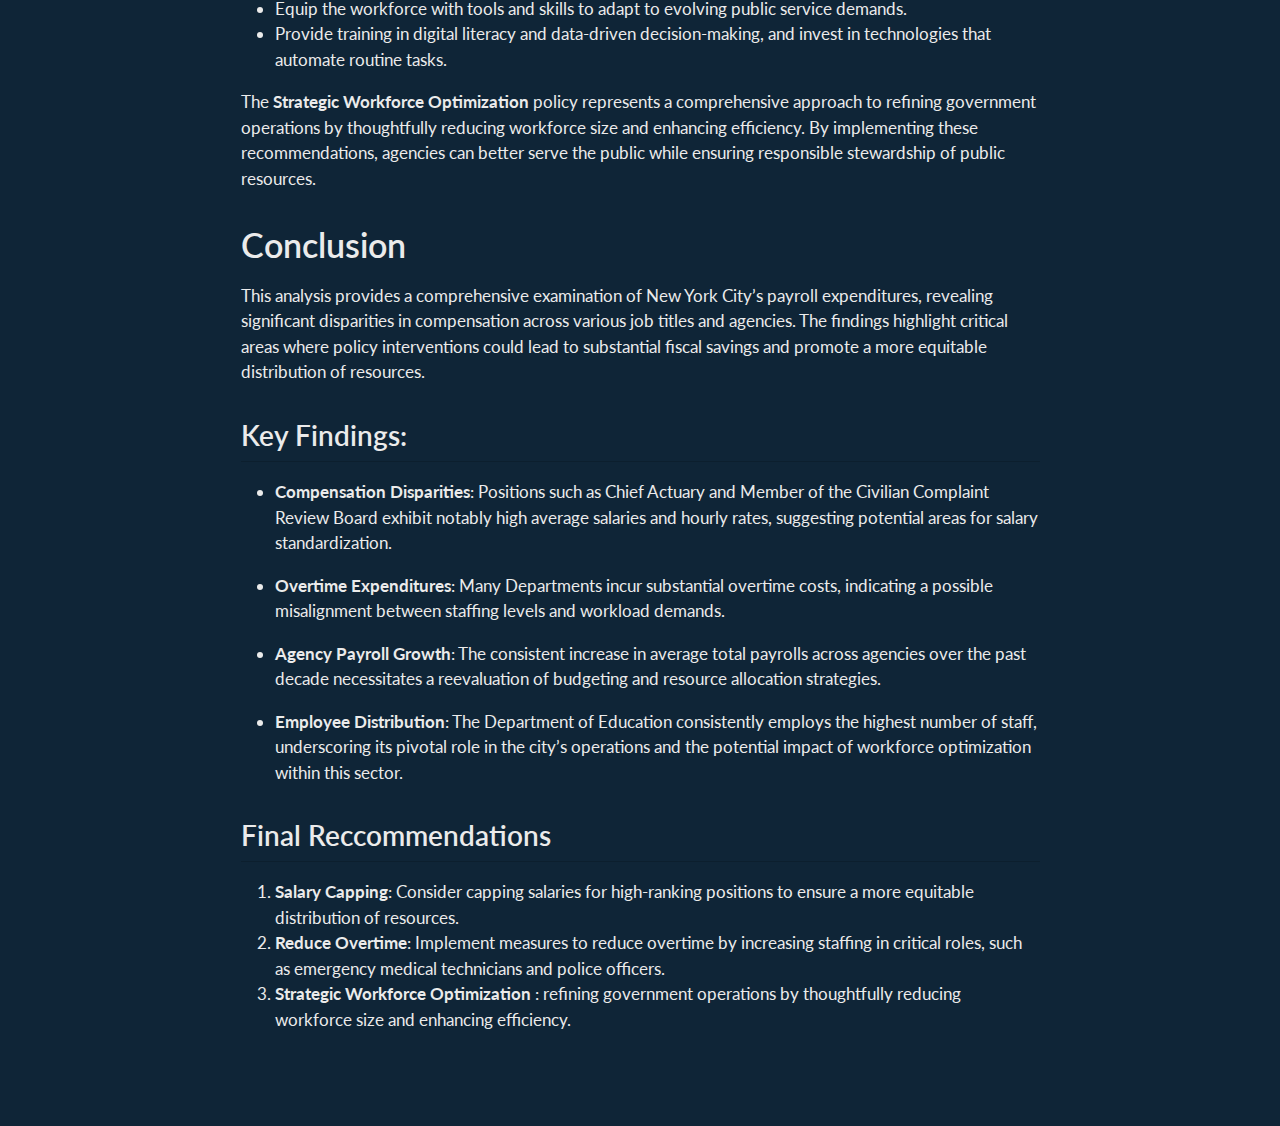
==== commit 82a96624: "." ====
--- a/docs/mp01.html
+++ b/docs/mp01.html
@@ -863,8 +863,8 @@
 <p>The table below shows the salary progression of Mayor Eric L. Adams from 2014 to 2024. By comparing the average salary for each fiscal year, we can examine trends in the mayor’s compensation over time. The table also compares the mayor’s salary to the average salary of other employees in the same fiscal year.</p>
 <div class="cell">
 <div class="cell-output-display">
-<div class="datatables html-widget html-fill-item" id="htmlwidget-f6a26d4a64b88c20d3f4" style="width:100%;height:auto;"></div>
-<script type="application/json" data-for="htmlwidget-f6a26d4a64b88c20d3f4">{"x":{"filter":"none","vertical":false,"data":[["1","2","3","4","5","6","7","8","9","10","11"],[2014,2015,2016,2017,2018,2019,2020,2021,2022,2023,2024],["Eric","Eric","Eric","Eric","Eric","Eric","Eric","Eric","Eric","Eric","Eric"],["Adams","Adams","Adams","Adams","Adams","Adams","Adams","Adams","Adams","Adams","Adams"],["L","L","L","L","L","L","L","L","L","L","L"],["Borough President","Borough President","Borough President","Borough President","Borough President","Borough President","Borough President","Borough President","Borough President","Mayor","Mayor"],["Borough President-Brooklyn","Borough President-Brooklyn","Borough President-Brooklyn","Borough President-Brooklyn","Borough President-Brooklyn","Borough President-Brooklyn","Borough President-Brooklyn","Borough President-Brooklyn","Borough President-Brooklyn","Office Of The Mayor","Office Of The Mayor"],["$160,000","$160,000","$179,200","$179,200","$179,200","$179,200","$179,200","$179,200","$218,975","$258,750","$258,750"]],"container":"<table class=\"display\">\n  <thead>\n    <tr>\n      <th> <\/th>\n      <th>Fiscal Year<\/th>\n      <th>First Name<\/th>\n      <th>Last Name<\/th>\n      <th>Middle Initial<\/th>\n      <th>Position<\/th>\n      <th>Agency<\/th>\n      <th>Salary<\/th>\n    <\/tr>\n  <\/thead>\n<\/table>","options":{"pageLength":12,"dom":"t","columnDefs":[{"className":"dt-right","targets":1},{"orderable":false,"targets":0},{"name":" ","targets":0},{"name":"Fiscal Year","targets":1},{"name":"First Name","targets":2},{"name":"Last Name","targets":3},{"name":"Middle Initial","targets":4},{"name":"Position","targets":5},{"name":"Agency","targets":6},{"name":"Salary","targets":7}],"order":[],"autoWidth":false,"orderClasses":false,"lengthMenu":[10,12,25,50,100],"rowCallback":"function(row, data, displayNum, displayIndex, dataIndex) {\nvar value=data[1]; $(this.api().cell(row, 1).node()).css({'color':'white'});\nvar value=data[2]; $(this.api().cell(row, 2).node()).css({'color':'white'});\nvar value=data[3]; $(this.api().cell(row, 3).node()).css({'color':'white'});\nvar value=data[4]; $(this.api().cell(row, 4).node()).css({'color':'white'});\nvar value=data[5]; $(this.api().cell(row, 5).node()).css({'color':'white'});\nvar value=data[6]; $(this.api().cell(row, 6).node()).css({'color':'white'});\nvar value=data[7]; $(this.api().cell(row, 7).node()).css({'color':'white'});\nvar value=data[1]; $(this.api().cell(row, 1).node()).css({'color':'white'});\nvar value=data[2]; $(this.api().cell(row, 2).node()).css({'color':'white'});\nvar value=data[3]; $(this.api().cell(row, 3).node()).css({'color':'white'});\nvar value=data[4]; $(this.api().cell(row, 4).node()).css({'color':'white'});\nvar value=data[5]; $(this.api().cell(row, 5).node()).css({'color':'white'});\nvar value=data[6]; $(this.api().cell(row, 6).node()).css({'color':'white'});\nvar value=data[7]; $(this.api().cell(row, 7).node()).css({'color':'white'});\n}"}},"evals":["options.rowCallback"],"jsHooks":[]}</script>
+<div class="datatables html-widget html-fill-item" id="htmlwidget-413e81f4c3eca0aad95c" style="width:100%;height:auto;"></div>
+<script type="application/json" data-for="htmlwidget-413e81f4c3eca0aad95c">{"x":{"filter":"none","vertical":false,"data":[["1","2","3","4","5","6","7","8","9","10","11"],[2014,2015,2016,2017,2018,2019,2020,2021,2022,2023,2024],["Eric","Eric","Eric","Eric","Eric","Eric","Eric","Eric","Eric","Eric","Eric"],["Adams","Adams","Adams","Adams","Adams","Adams","Adams","Adams","Adams","Adams","Adams"],["L","L","L","L","L","L","L","L","L","L","L"],["Borough President","Borough President","Borough President","Borough President","Borough President","Borough President","Borough President","Borough President","Borough President","Mayor","Mayor"],["Borough President-Brooklyn","Borough President-Brooklyn","Borough President-Brooklyn","Borough President-Brooklyn","Borough President-Brooklyn","Borough President-Brooklyn","Borough President-Brooklyn","Borough President-Brooklyn","Borough President-Brooklyn","Office Of The Mayor","Office Of The Mayor"],["$160,000","$160,000","$179,200","$179,200","$179,200","$179,200","$179,200","$179,200","$218,975","$258,750","$258,750"]],"container":"<table class=\"display\">\n  <thead>\n    <tr>\n      <th> <\/th>\n      <th>Fiscal Year<\/th>\n      <th>First Name<\/th>\n      <th>Last Name<\/th>\n      <th>Middle Initial<\/th>\n      <th>Position<\/th>\n      <th>Agency<\/th>\n      <th>Salary<\/th>\n    <\/tr>\n  <\/thead>\n<\/table>","options":{"pageLength":12,"dom":"t","columnDefs":[{"className":"dt-right","targets":1},{"orderable":false,"targets":0},{"name":" ","targets":0},{"name":"Fiscal Year","targets":1},{"name":"First Name","targets":2},{"name":"Last Name","targets":3},{"name":"Middle Initial","targets":4},{"name":"Position","targets":5},{"name":"Agency","targets":6},{"name":"Salary","targets":7}],"order":[],"autoWidth":false,"orderClasses":false,"lengthMenu":[10,12,25,50,100],"rowCallback":"function(row, data, displayNum, displayIndex, dataIndex) {\nvar value=data[1]; $(this.api().cell(row, 1).node()).css({'color':'white'});\nvar value=data[2]; $(this.api().cell(row, 2).node()).css({'color':'white'});\nvar value=data[3]; $(this.api().cell(row, 3).node()).css({'color':'white'});\nvar value=data[4]; $(this.api().cell(row, 4).node()).css({'color':'white'});\nvar value=data[5]; $(this.api().cell(row, 5).node()).css({'color':'white'});\nvar value=data[6]; $(this.api().cell(row, 6).node()).css({'color':'white'});\nvar value=data[7]; $(this.api().cell(row, 7).node()).css({'color':'white'});\nvar value=data[1]; $(this.api().cell(row, 1).node()).css({'color':'white'});\nvar value=data[2]; $(this.api().cell(row, 2).node()).css({'color':'white'});\nvar value=data[3]; $(this.api().cell(row, 3).node()).css({'color':'white'});\nvar value=data[4]; $(this.api().cell(row, 4).node()).css({'color':'white'});\nvar value=data[5]; $(this.api().cell(row, 5).node()).css({'color':'white'});\nvar value=data[6]; $(this.api().cell(row, 6).node()).css({'color':'white'});\nvar value=data[7]; $(this.api().cell(row, 7).node()).css({'color':'white'});\n}"}},"evals":["options.rowCallback"],"jsHooks":[]}</script>
 </div>
 </div>
 <div class="cell">
@@ -915,7 +915,11 @@
 </div>
 <p>The impact of capping salaries at the mayor’s level would lead to the following:</p>
 <p><strong>Total Savings</strong>: The estimated savings from capping the salaries of overpaid employees is 4.0465256^{8}.</p>
-<p><strong>Agencies and Job Titles Most Affected</strong>: The agencies and job titles most impacted by this policy are: - <strong>Agency</strong>: Dept Of Citywide Admin Svcs - <strong>Job Title</strong>: Stationary Engineer - <strong>Savings from this Agency</strong>: $11,720,430</p>
+<p><strong>Agencies and Job Titles Most Affected</strong>: The agencies and job titles most impacted by this policy are: - <strong>Agency</strong>: Dept Of Citywide Admin Svcs</p>
+<ul>
+<li><p><strong>Job Title</strong>: Stationary Engineer</p></li>
+<li><p><strong>Savings from this Agency</strong>: $11,720,430</p></li>
+</ul>
 <p>Based on the data analysis, we recommend that CATS carefully consider the long-term impacts of this policy on both the budget and employee morale. While capping salaries at the mayor’s level could lead to significant savings, it could also create dissatisfaction among employees in senior or specialized positions.</p>
 <p><strong>Recommendation</strong>: Proceed with implementing this policy but consider transitioning gradually to avoid potential pushback from affected employees. Additional measures should be introduced to ensure employee retention and satisfaction, particularly in roles that require high levels of expertise or leadership.</p>
 </section>
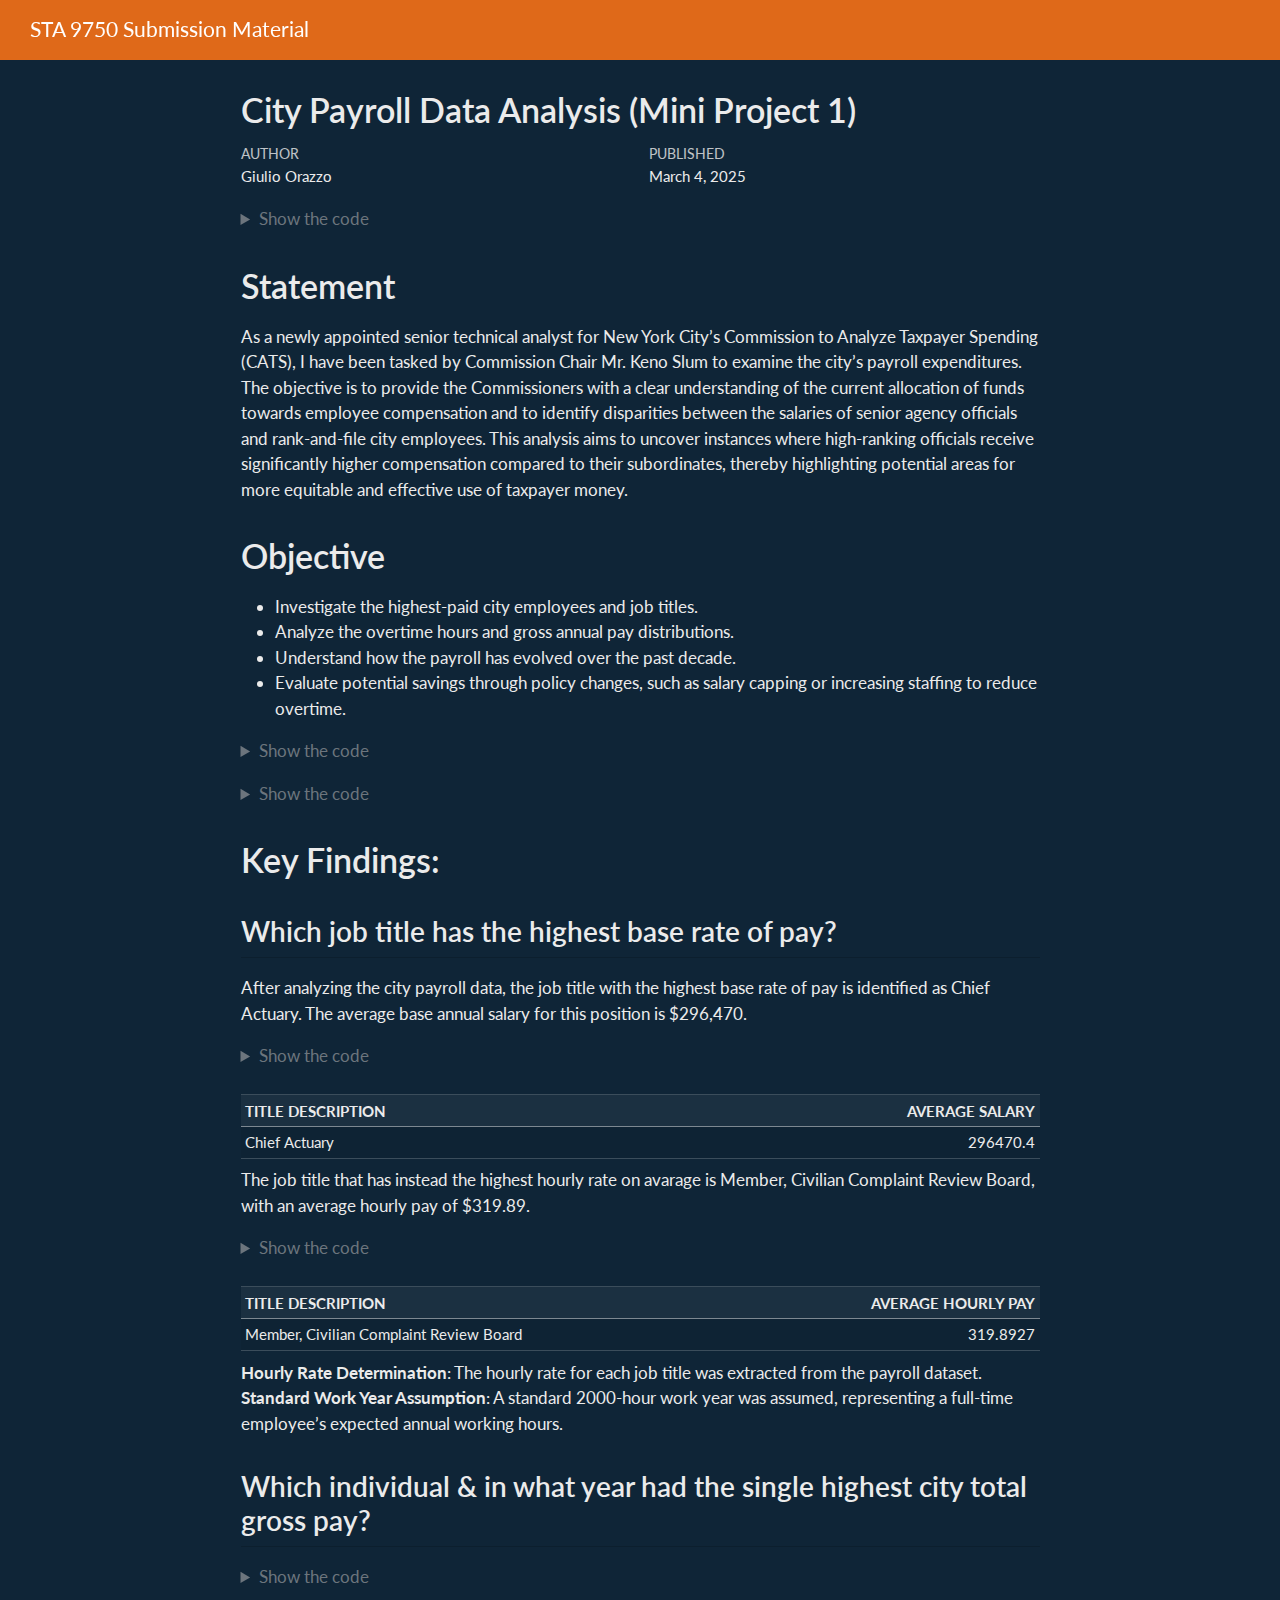
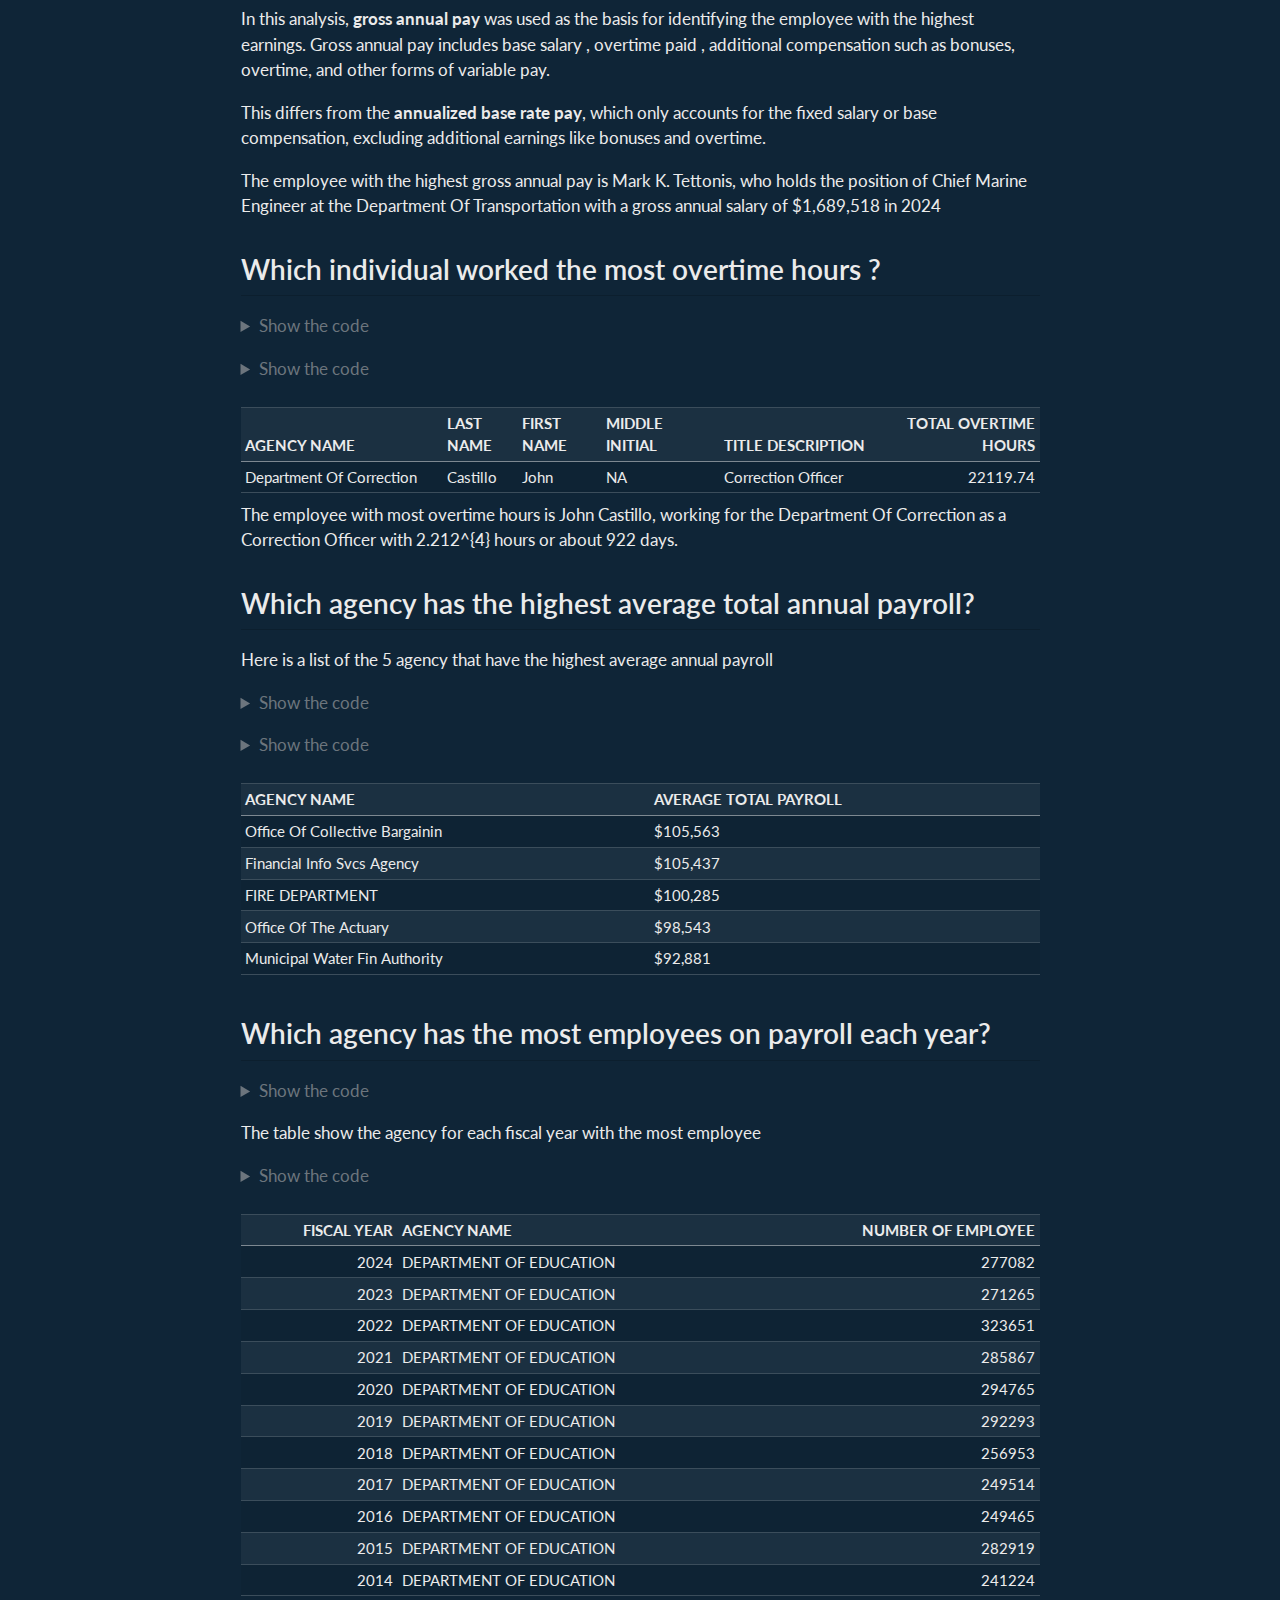
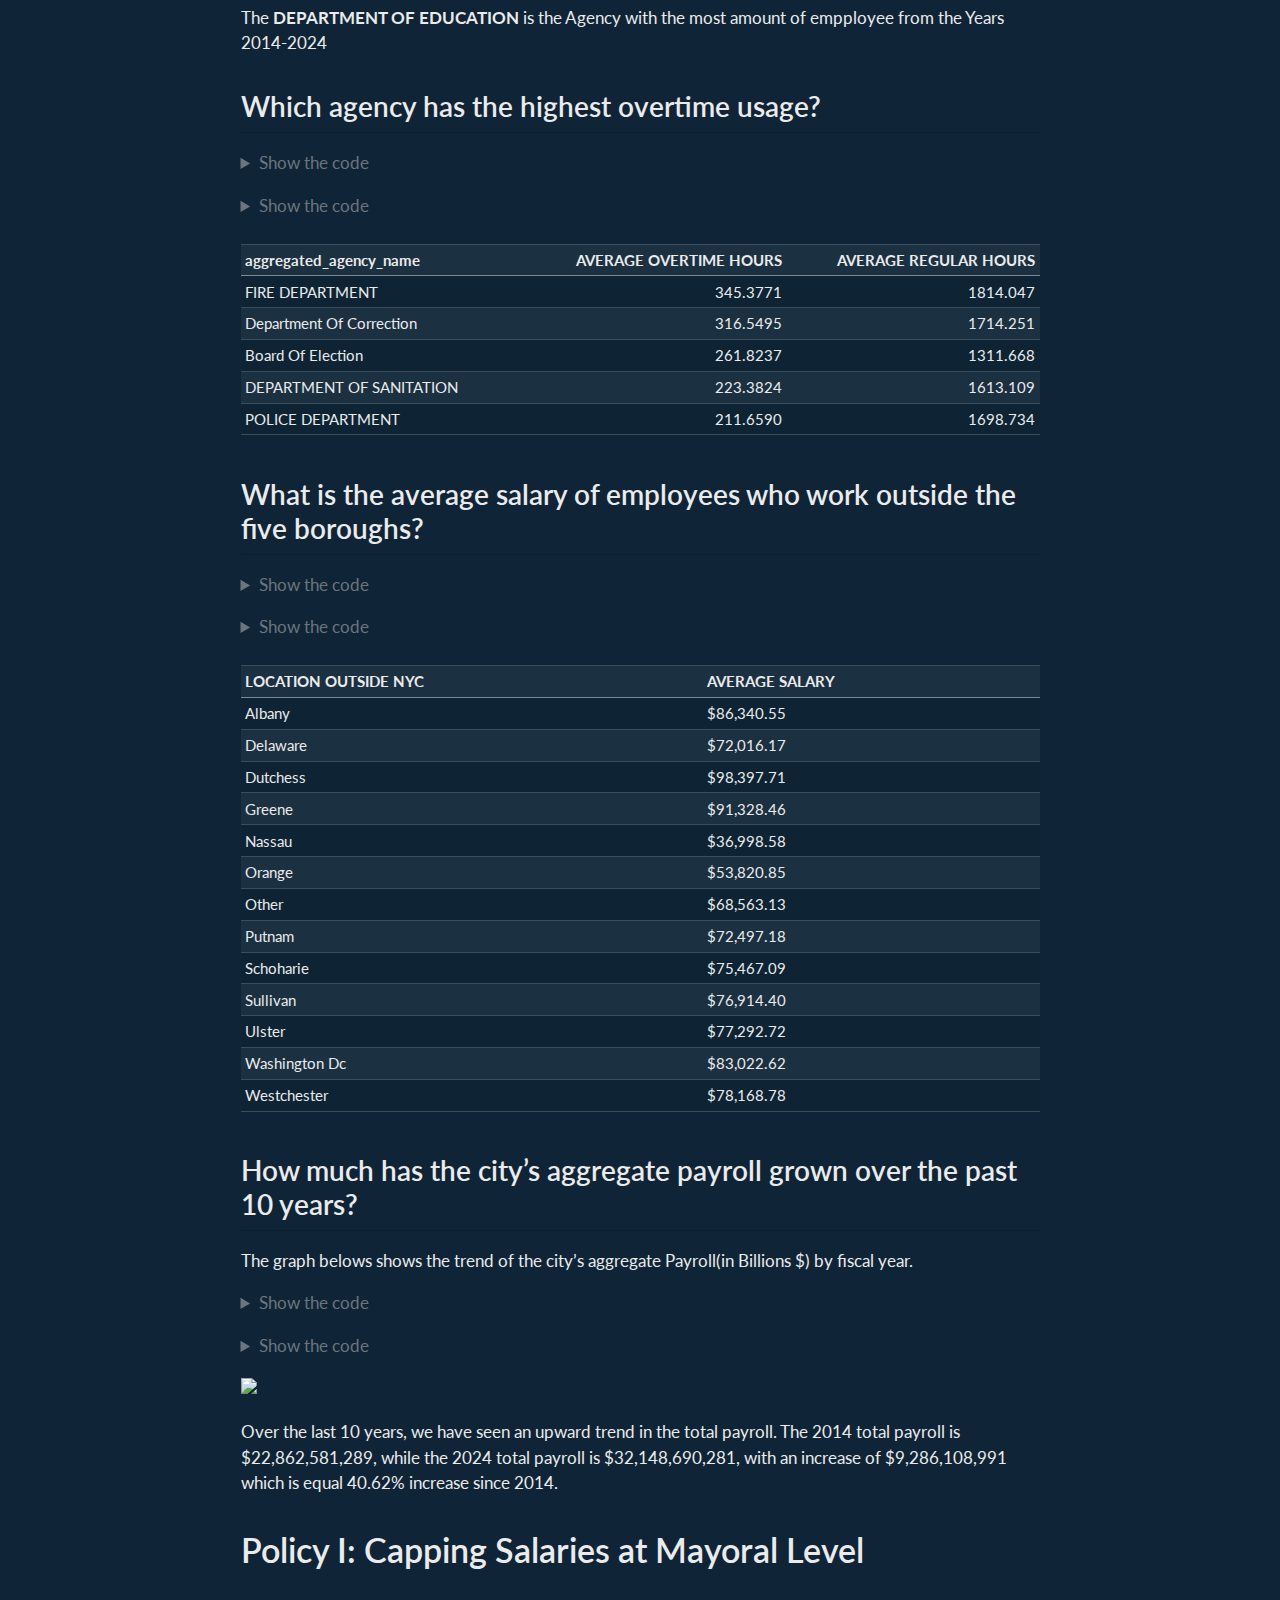
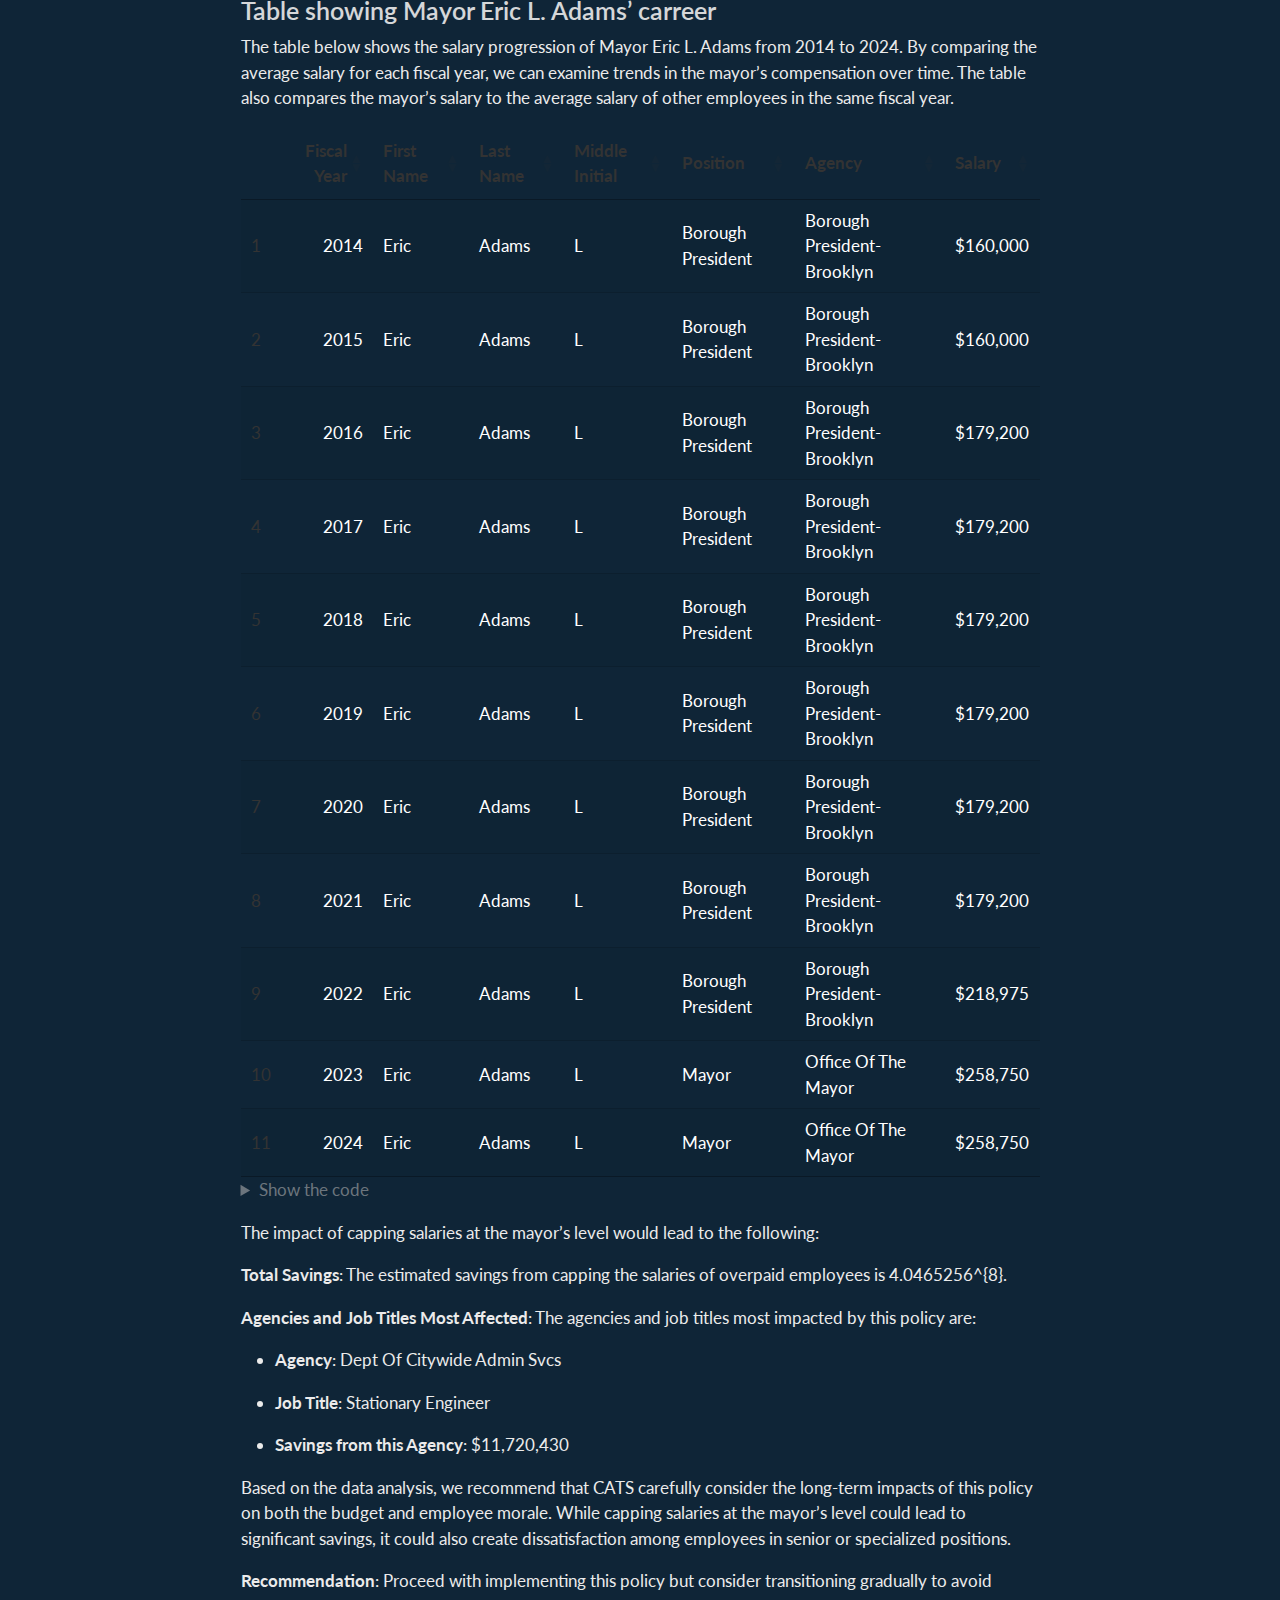
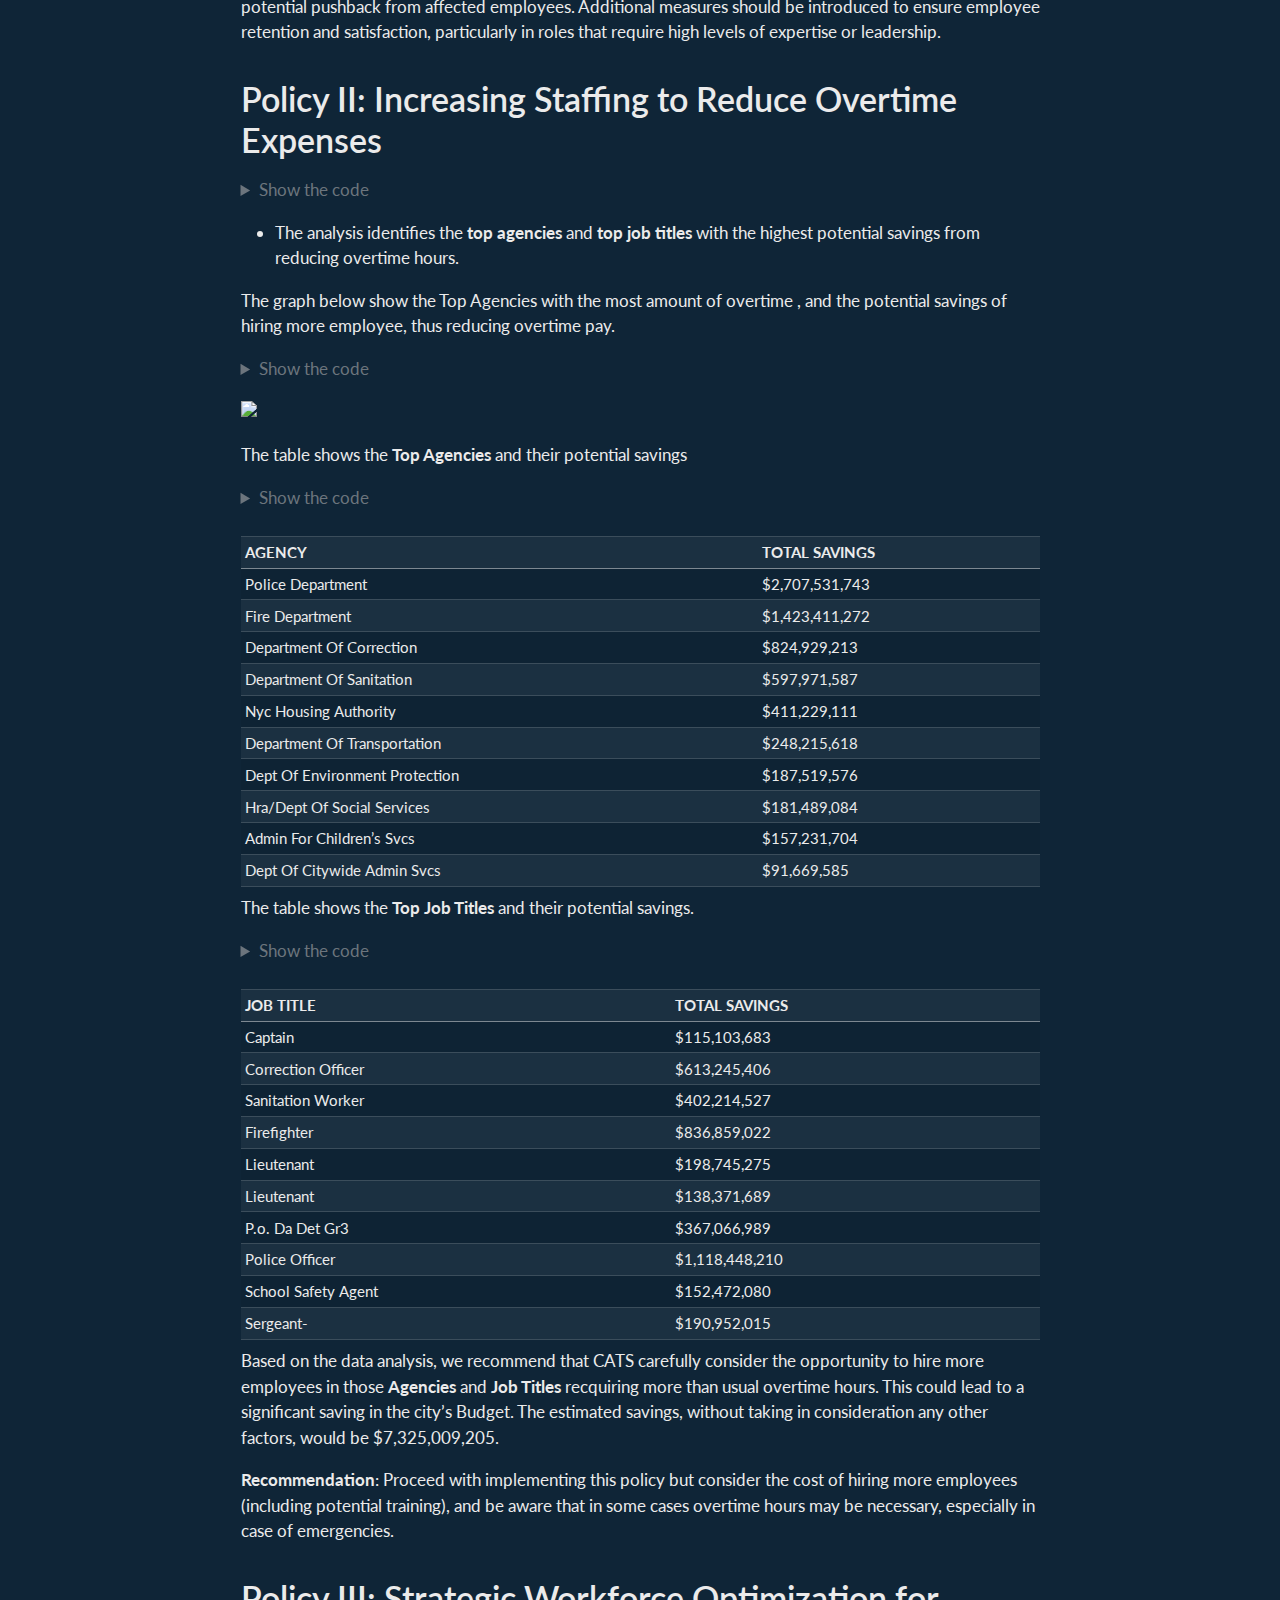
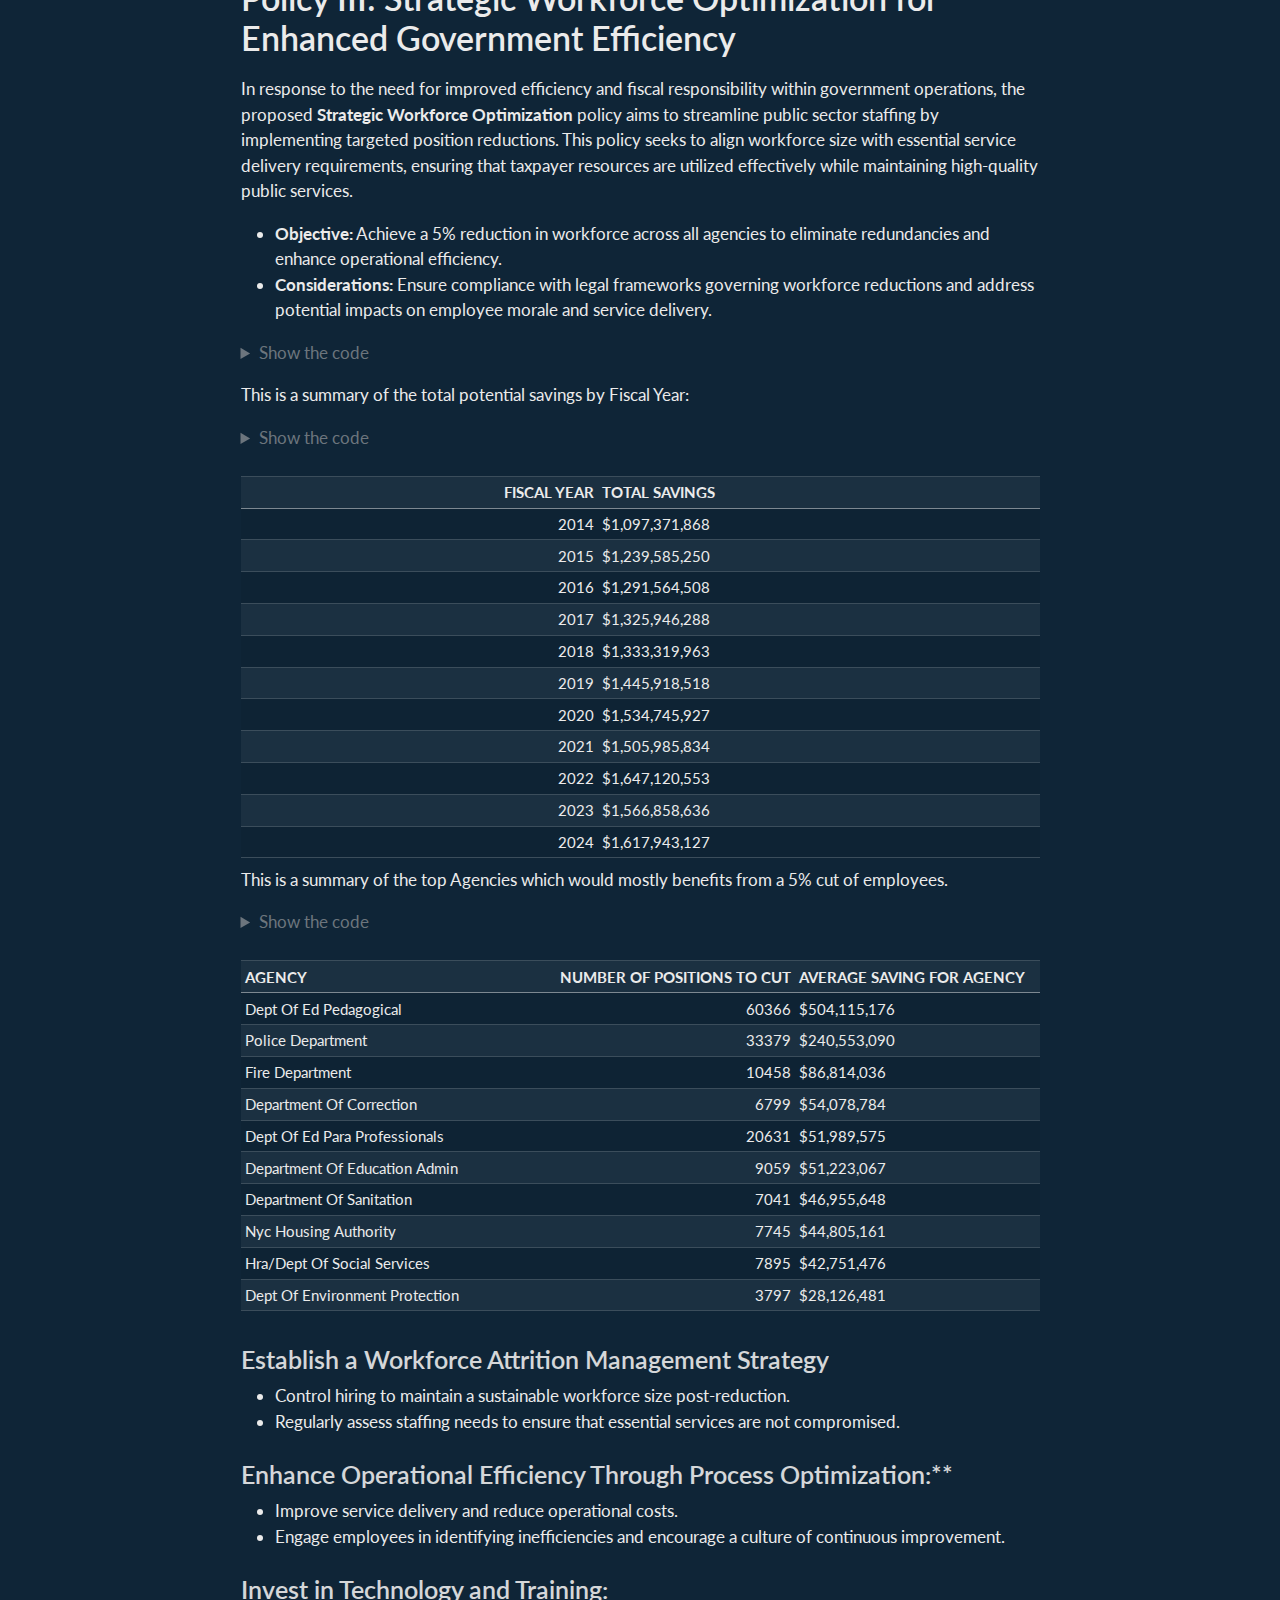
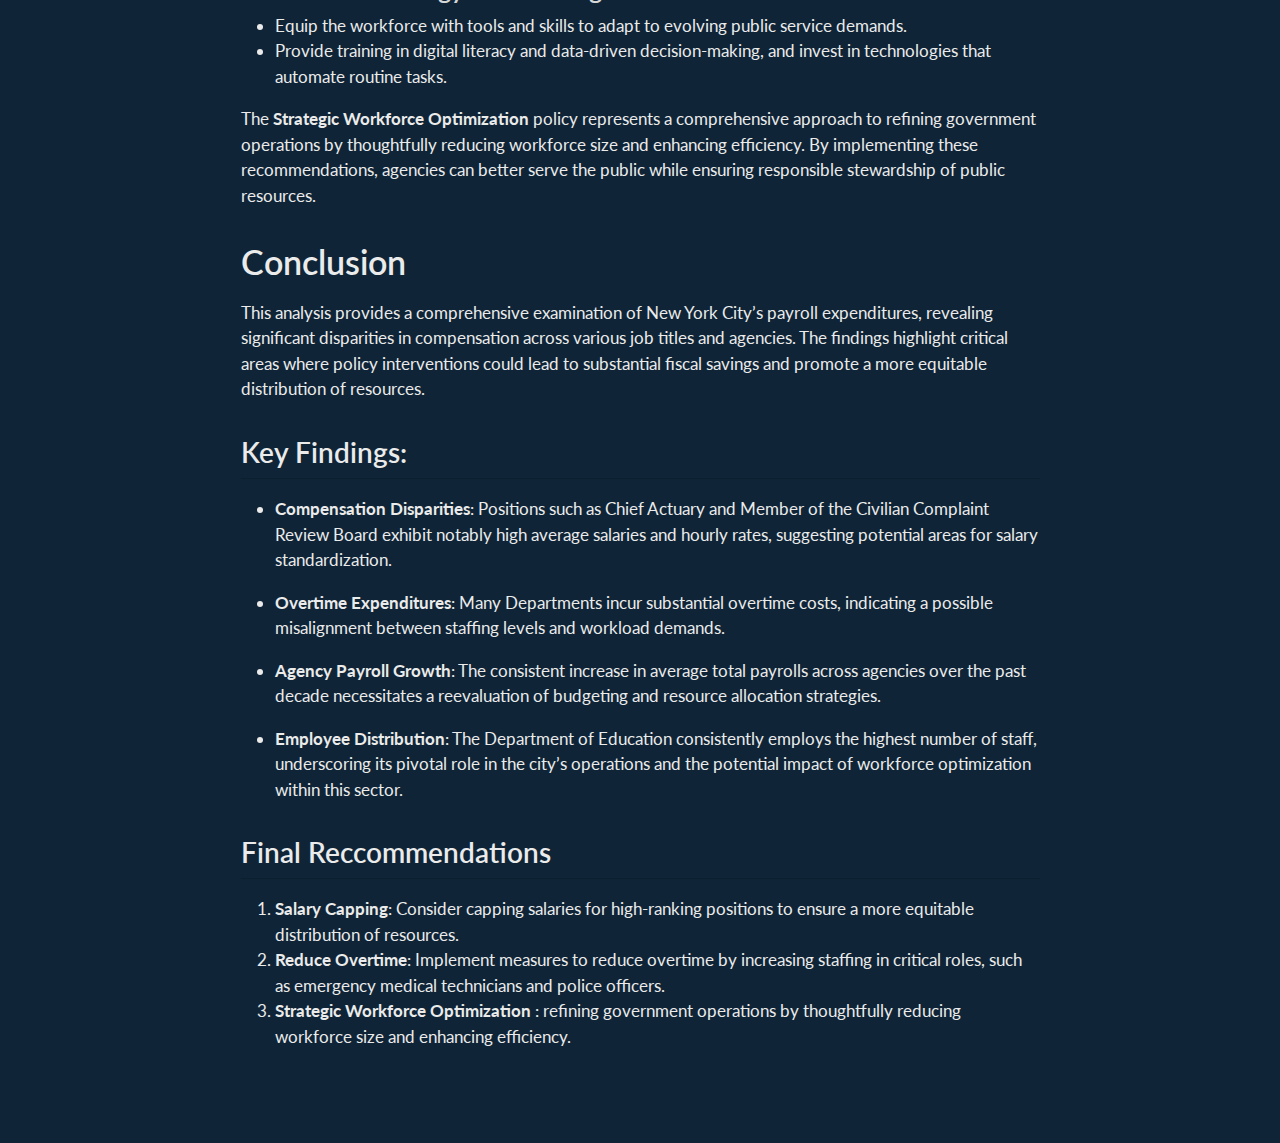
==== commit 57a944a4: "." ====
--- a/docs/mp01.html
+++ b/docs/mp01.html
@@ -863,8 +863,8 @@
 <p>The table below shows the salary progression of Mayor Eric L. Adams from 2014 to 2024. By comparing the average salary for each fiscal year, we can examine trends in the mayor’s compensation over time. The table also compares the mayor’s salary to the average salary of other employees in the same fiscal year.</p>
 <div class="cell">
 <div class="cell-output-display">
-<div class="datatables html-widget html-fill-item" id="htmlwidget-413e81f4c3eca0aad95c" style="width:100%;height:auto;"></div>
-<script type="application/json" data-for="htmlwidget-413e81f4c3eca0aad95c">{"x":{"filter":"none","vertical":false,"data":[["1","2","3","4","5","6","7","8","9","10","11"],[2014,2015,2016,2017,2018,2019,2020,2021,2022,2023,2024],["Eric","Eric","Eric","Eric","Eric","Eric","Eric","Eric","Eric","Eric","Eric"],["Adams","Adams","Adams","Adams","Adams","Adams","Adams","Adams","Adams","Adams","Adams"],["L","L","L","L","L","L","L","L","L","L","L"],["Borough President","Borough President","Borough President","Borough President","Borough President","Borough President","Borough President","Borough President","Borough President","Mayor","Mayor"],["Borough President-Brooklyn","Borough President-Brooklyn","Borough President-Brooklyn","Borough President-Brooklyn","Borough President-Brooklyn","Borough President-Brooklyn","Borough President-Brooklyn","Borough President-Brooklyn","Borough President-Brooklyn","Office Of The Mayor","Office Of The Mayor"],["$160,000","$160,000","$179,200","$179,200","$179,200","$179,200","$179,200","$179,200","$218,975","$258,750","$258,750"]],"container":"<table class=\"display\">\n  <thead>\n    <tr>\n      <th> <\/th>\n      <th>Fiscal Year<\/th>\n      <th>First Name<\/th>\n      <th>Last Name<\/th>\n      <th>Middle Initial<\/th>\n      <th>Position<\/th>\n      <th>Agency<\/th>\n      <th>Salary<\/th>\n    <\/tr>\n  <\/thead>\n<\/table>","options":{"pageLength":12,"dom":"t","columnDefs":[{"className":"dt-right","targets":1},{"orderable":false,"targets":0},{"name":" ","targets":0},{"name":"Fiscal Year","targets":1},{"name":"First Name","targets":2},{"name":"Last Name","targets":3},{"name":"Middle Initial","targets":4},{"name":"Position","targets":5},{"name":"Agency","targets":6},{"name":"Salary","targets":7}],"order":[],"autoWidth":false,"orderClasses":false,"lengthMenu":[10,12,25,50,100],"rowCallback":"function(row, data, displayNum, displayIndex, dataIndex) {\nvar value=data[1]; $(this.api().cell(row, 1).node()).css({'color':'white'});\nvar value=data[2]; $(this.api().cell(row, 2).node()).css({'color':'white'});\nvar value=data[3]; $(this.api().cell(row, 3).node()).css({'color':'white'});\nvar value=data[4]; $(this.api().cell(row, 4).node()).css({'color':'white'});\nvar value=data[5]; $(this.api().cell(row, 5).node()).css({'color':'white'});\nvar value=data[6]; $(this.api().cell(row, 6).node()).css({'color':'white'});\nvar value=data[7]; $(this.api().cell(row, 7).node()).css({'color':'white'});\nvar value=data[1]; $(this.api().cell(row, 1).node()).css({'color':'white'});\nvar value=data[2]; $(this.api().cell(row, 2).node()).css({'color':'white'});\nvar value=data[3]; $(this.api().cell(row, 3).node()).css({'color':'white'});\nvar value=data[4]; $(this.api().cell(row, 4).node()).css({'color':'white'});\nvar value=data[5]; $(this.api().cell(row, 5).node()).css({'color':'white'});\nvar value=data[6]; $(this.api().cell(row, 6).node()).css({'color':'white'});\nvar value=data[7]; $(this.api().cell(row, 7).node()).css({'color':'white'});\n}"}},"evals":["options.rowCallback"],"jsHooks":[]}</script>
+<div class="datatables html-widget html-fill-item" id="htmlwidget-64b56ca54d6ede27472a" style="width:100%;height:auto;"></div>
+<script type="application/json" data-for="htmlwidget-64b56ca54d6ede27472a">{"x":{"filter":"none","vertical":false,"data":[["1","2","3","4","5","6","7","8","9","10","11"],[2014,2015,2016,2017,2018,2019,2020,2021,2022,2023,2024],["Eric","Eric","Eric","Eric","Eric","Eric","Eric","Eric","Eric","Eric","Eric"],["Adams","Adams","Adams","Adams","Adams","Adams","Adams","Adams","Adams","Adams","Adams"],["L","L","L","L","L","L","L","L","L","L","L"],["Borough President","Borough President","Borough President","Borough President","Borough President","Borough President","Borough President","Borough President","Borough President","Mayor","Mayor"],["Borough President-Brooklyn","Borough President-Brooklyn","Borough President-Brooklyn","Borough President-Brooklyn","Borough President-Brooklyn","Borough President-Brooklyn","Borough President-Brooklyn","Borough President-Brooklyn","Borough President-Brooklyn","Office Of The Mayor","Office Of The Mayor"],["$160,000","$160,000","$179,200","$179,200","$179,200","$179,200","$179,200","$179,200","$218,975","$258,750","$258,750"]],"container":"<table class=\"display\">\n  <thead>\n    <tr>\n      <th> <\/th>\n      <th>Fiscal Year<\/th>\n      <th>First Name<\/th>\n      <th>Last Name<\/th>\n      <th>Middle Initial<\/th>\n      <th>Position<\/th>\n      <th>Agency<\/th>\n      <th>Salary<\/th>\n    <\/tr>\n  <\/thead>\n<\/table>","options":{"pageLength":12,"dom":"t","columnDefs":[{"className":"dt-right","targets":1},{"orderable":false,"targets":0},{"name":" ","targets":0},{"name":"Fiscal Year","targets":1},{"name":"First Name","targets":2},{"name":"Last Name","targets":3},{"name":"Middle Initial","targets":4},{"name":"Position","targets":5},{"name":"Agency","targets":6},{"name":"Salary","targets":7}],"order":[],"autoWidth":false,"orderClasses":false,"lengthMenu":[10,12,25,50,100],"rowCallback":"function(row, data, displayNum, displayIndex, dataIndex) {\nvar value=data[1]; $(this.api().cell(row, 1).node()).css({'color':'white'});\nvar value=data[2]; $(this.api().cell(row, 2).node()).css({'color':'white'});\nvar value=data[3]; $(this.api().cell(row, 3).node()).css({'color':'white'});\nvar value=data[4]; $(this.api().cell(row, 4).node()).css({'color':'white'});\nvar value=data[5]; $(this.api().cell(row, 5).node()).css({'color':'white'});\nvar value=data[6]; $(this.api().cell(row, 6).node()).css({'color':'white'});\nvar value=data[7]; $(this.api().cell(row, 7).node()).css({'color':'white'});\nvar value=data[1]; $(this.api().cell(row, 1).node()).css({'color':'white'});\nvar value=data[2]; $(this.api().cell(row, 2).node()).css({'color':'white'});\nvar value=data[3]; $(this.api().cell(row, 3).node()).css({'color':'white'});\nvar value=data[4]; $(this.api().cell(row, 4).node()).css({'color':'white'});\nvar value=data[5]; $(this.api().cell(row, 5).node()).css({'color':'white'});\nvar value=data[6]; $(this.api().cell(row, 6).node()).css({'color':'white'});\nvar value=data[7]; $(this.api().cell(row, 7).node()).css({'color':'white'});\n}"}},"evals":["options.rowCallback"],"jsHooks":[]}</script>
 </div>
 </div>
 <div class="cell">
@@ -915,8 +915,9 @@
 </div>
 <p>The impact of capping salaries at the mayor’s level would lead to the following:</p>
 <p><strong>Total Savings</strong>: The estimated savings from capping the salaries of overpaid employees is 4.0465256^{8}.</p>
-<p><strong>Agencies and Job Titles Most Affected</strong>: The agencies and job titles most impacted by this policy are: - <strong>Agency</strong>: Dept Of Citywide Admin Svcs</p>
+<p><strong>Agencies and Job Titles Most Affected</strong>: The agencies and job titles most impacted by this policy are:</p>
 <ul>
+<li><p><strong>Agency</strong>: Dept Of Citywide Admin Svcs</p></li>
 <li><p><strong>Job Title</strong>: Stationary Engineer</p></li>
 <li><p><strong>Savings from this Agency</strong>: $11,720,430</p></li>
 </ul>
